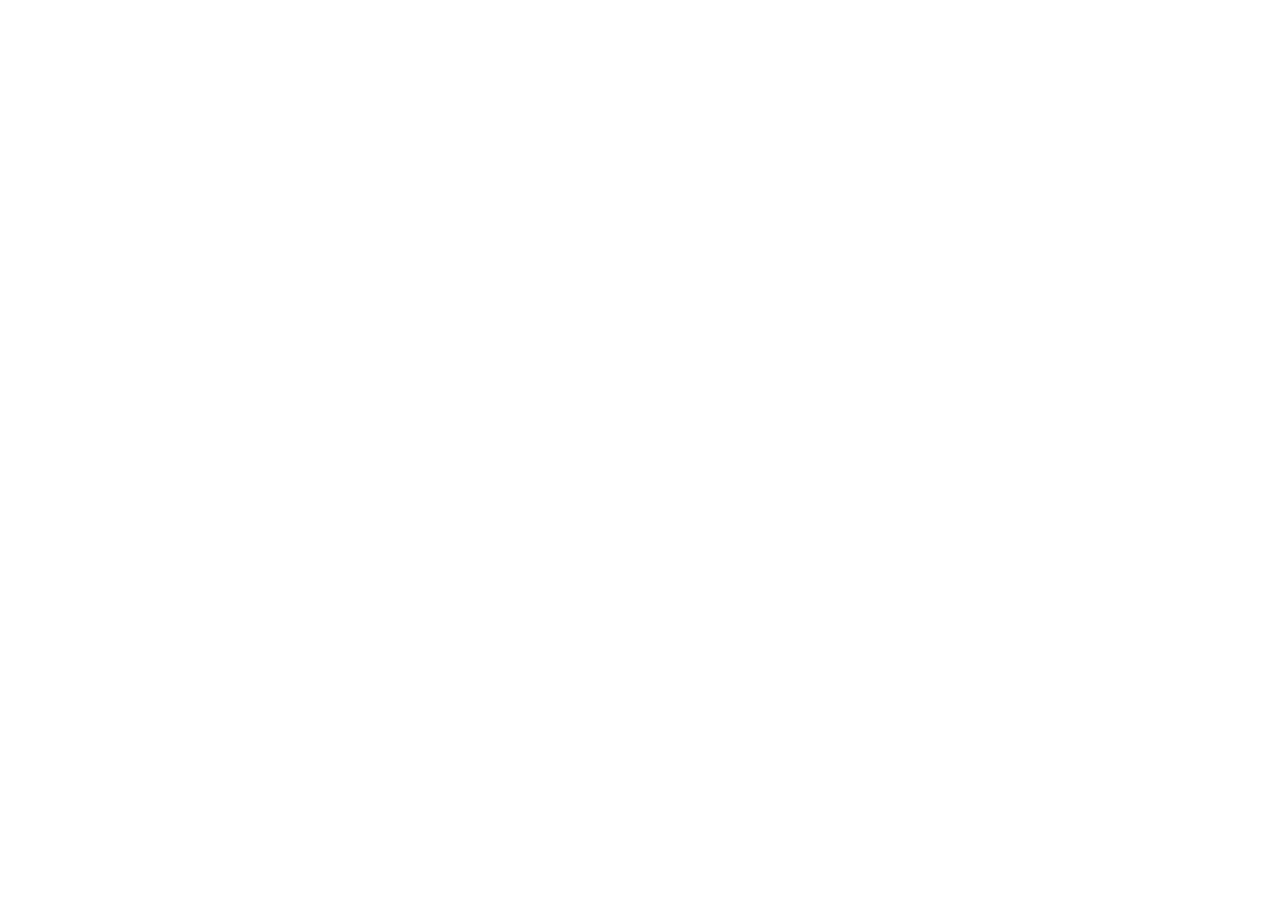
==== index.html @ f66d8aff "first commit" ====
<!DOCTYPE html>
<html lang="ru">
<head>
   <meta charset="UTF-8">
   <meta name="viewport" content="width=device-width, initial-scale=1.0">
   <title>Сайт картин Сергея Гривы</title>
</head>
<body>
   
</body>
</html>
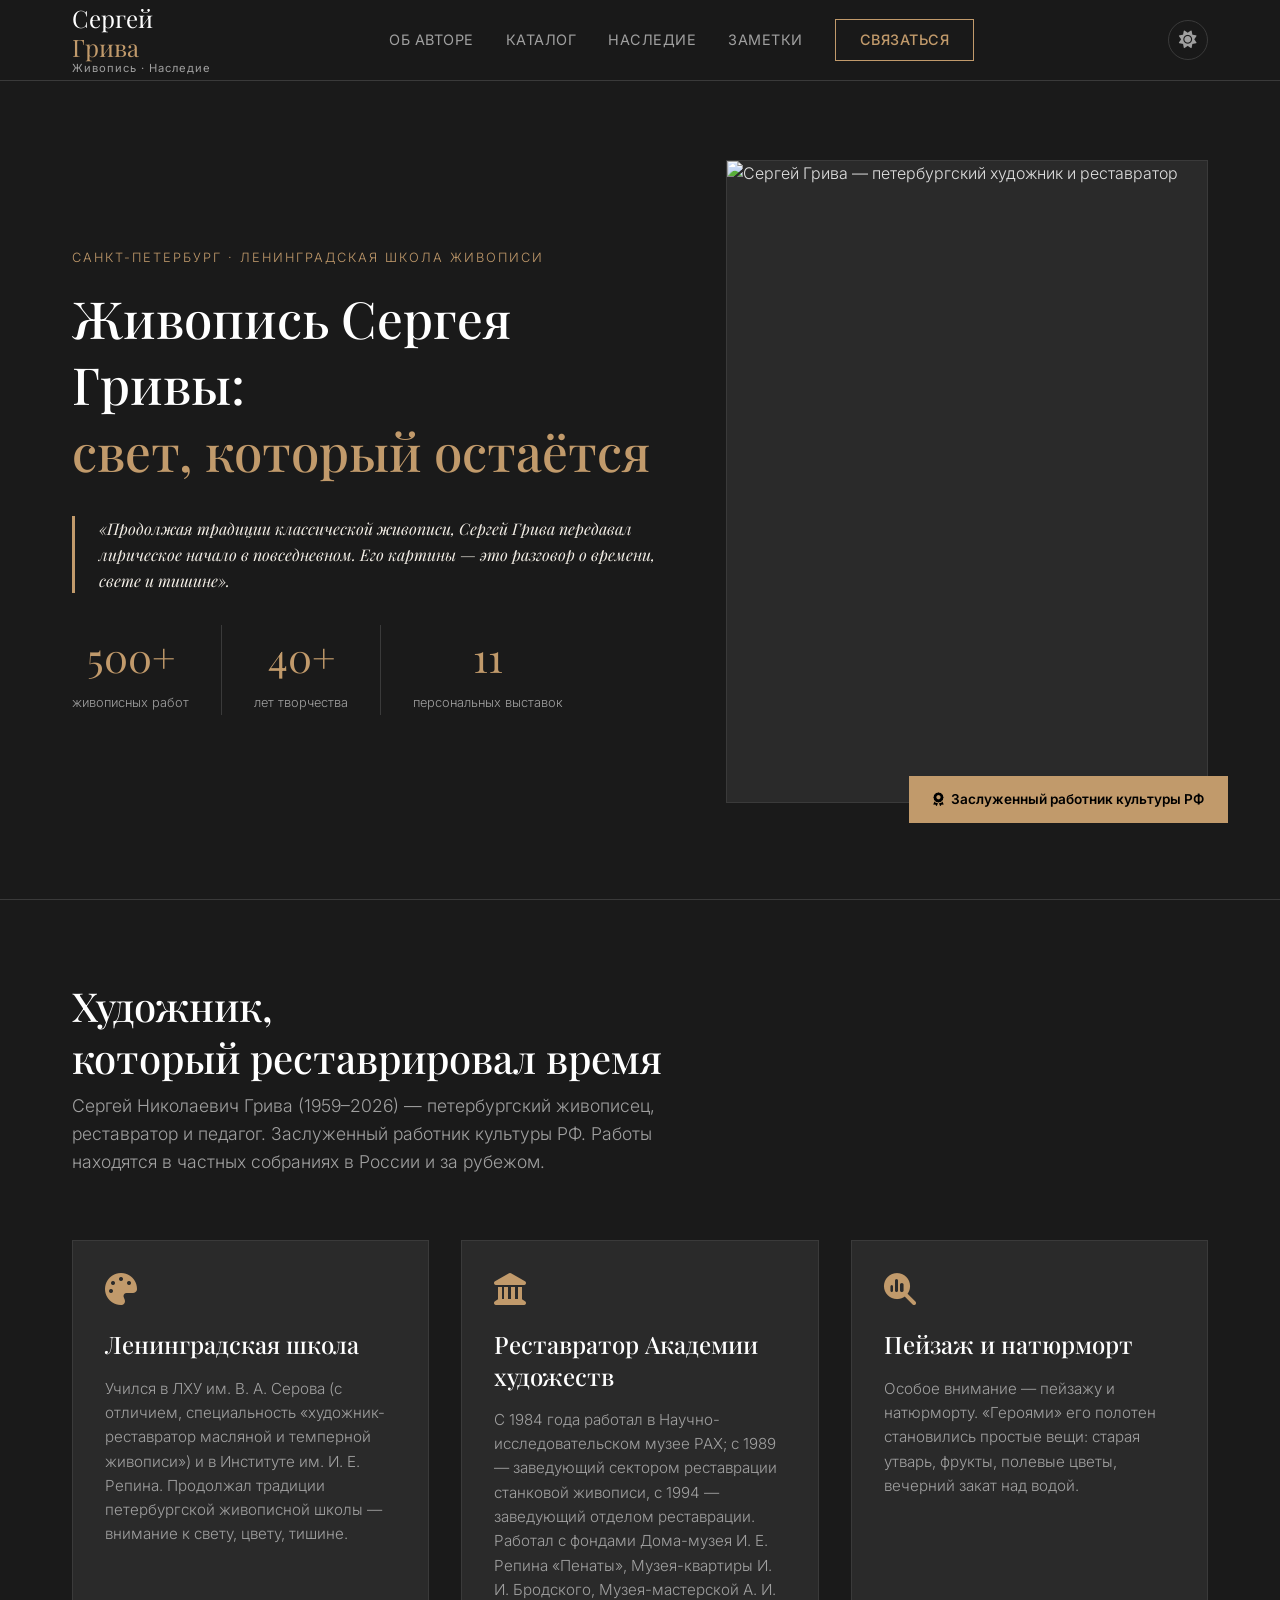
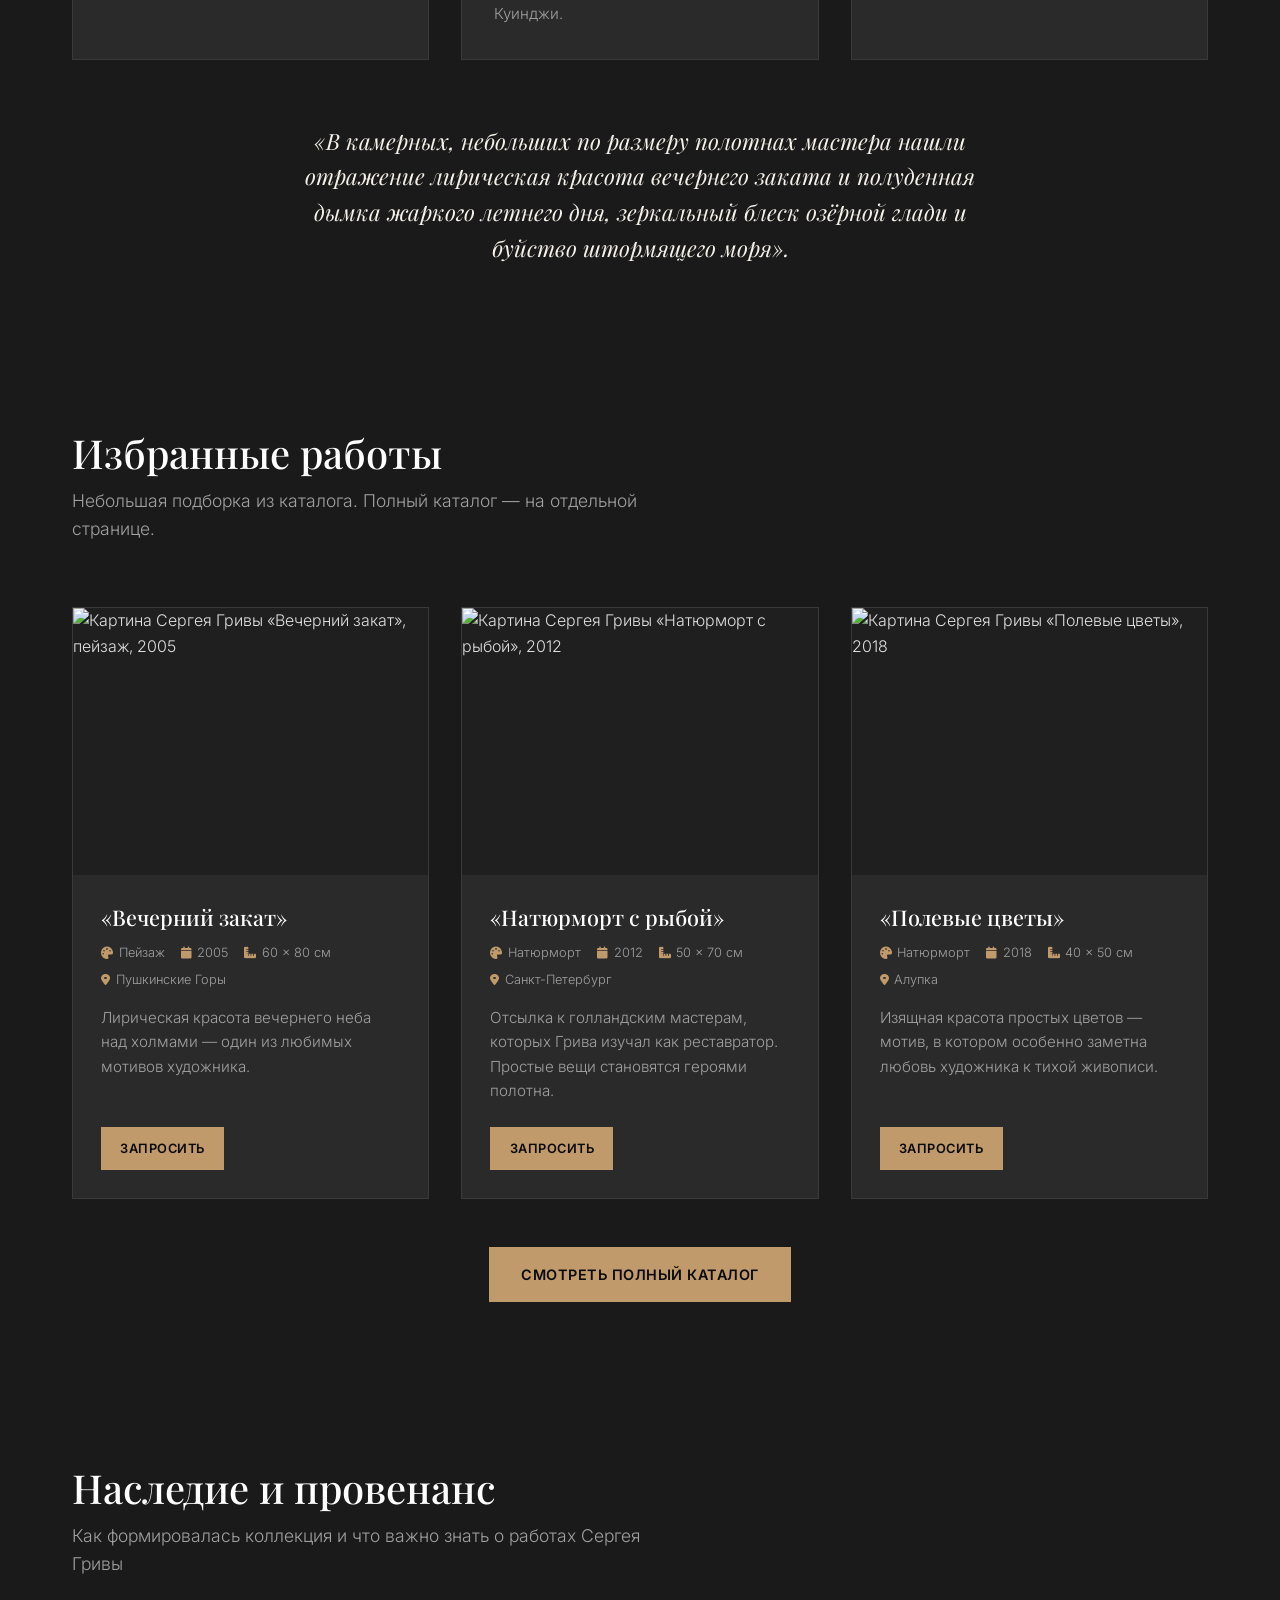
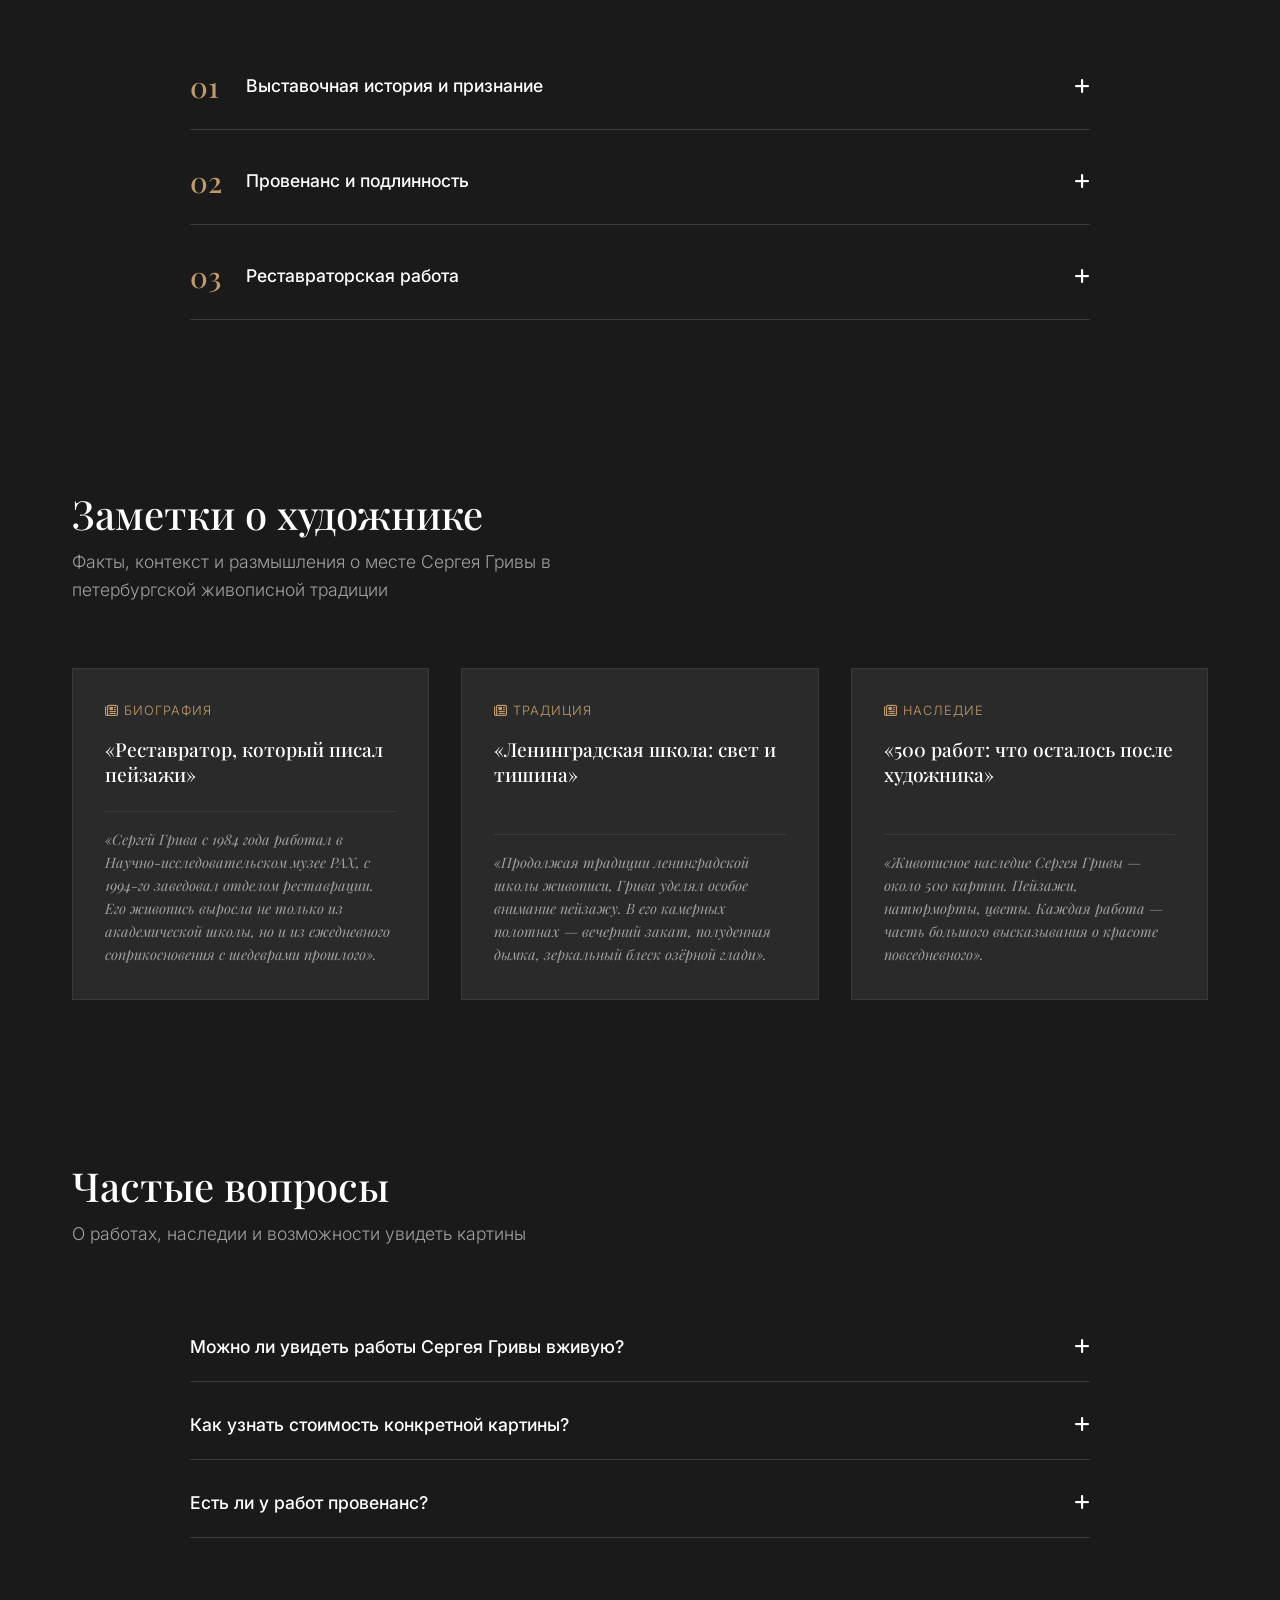
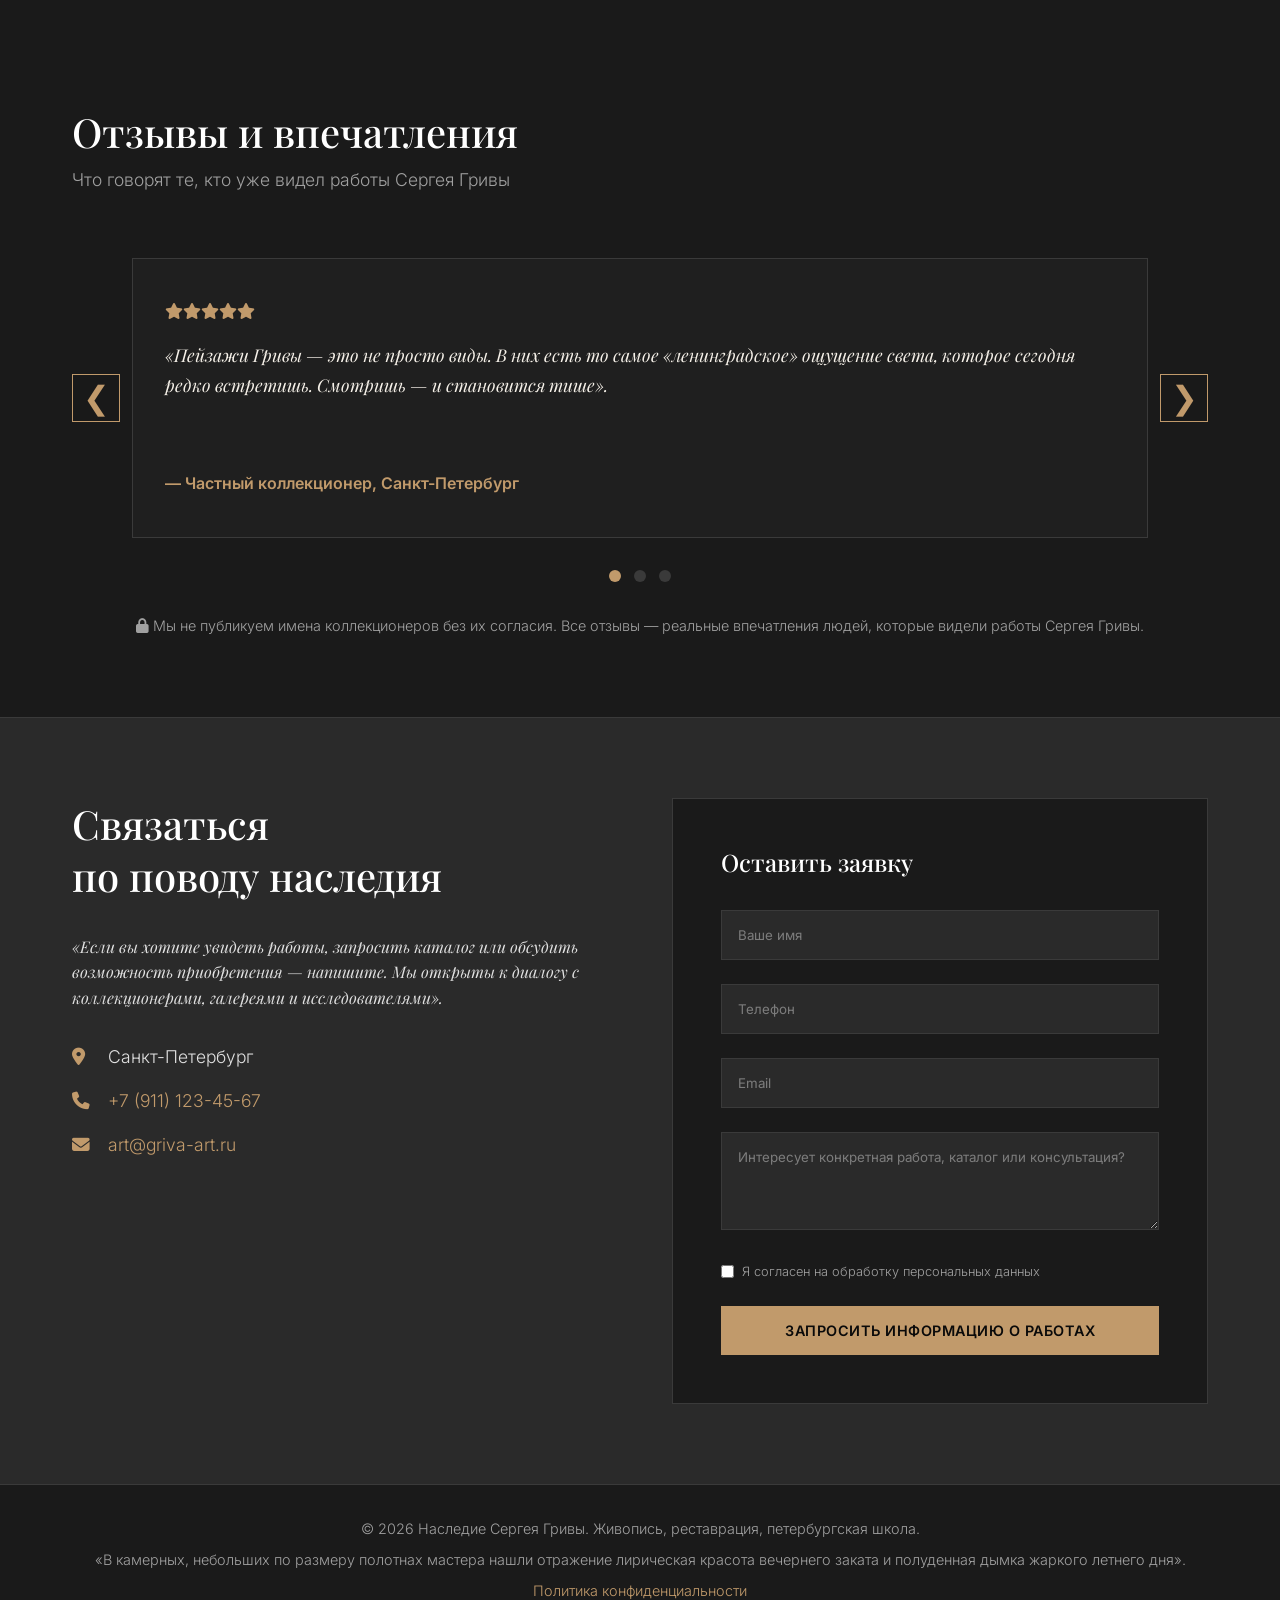
==== commit bf0d2357: "first commit" ====
--- a/index.html
+++ b/index.html
@@ -1,11 +1,504 @@
 <!DOCTYPE html>
 <html lang="ru">
 <head>
-   <meta charset="UTF-8">
-   <meta name="viewport" content="width=device-width, initial-scale=1.0">
-   <title>Сайт картин Сергея Гривы</title>
+  <meta charset="UTF-8">
+  <meta name="viewport" content="width=device-width, initial-scale=1.0">
+
+  <title>Сергей Грива — художник, реставратор, педагог | Живопись и наследие</title>
+  <meta name="description" content="Сергей Николаевич Грива (1959–2026) — петербургский художник, реставратор и педагог. Заслуженный работник культуры РФ, доцент Института им. И. Е. Репина, член Союза художников России. Пейзажи, натюрморты, цветы. Каталог из 500+ живописных работ.">
+  <meta name="keywords" content="Сергей Грива, художник Сергей Грива, Грива живопись, пейзажи, натюрморты, ленинградская школа живописи, реставратор, Академия художеств, купить картину, наследие художника">
+  <meta name="robots" content="index, follow, max-image-preview:large">
+  <link rel="canonical" href="https://griva-art.ru/">
+
+  <meta property="og:type" content="website">
+  <meta property="og:locale" content="ru_RU">
+  <meta property="og:title" content="Сергей Грива — художник, реставратор, педагог">
+  <meta property="og:description" content="Живопись Сергея Гривы (1959–2026): пейзажи, натюрморты, цветы. 500+ работ. Петербургская школа.">
+  <meta property="og:url" content="https://griva-art.ru/">
+  <meta property="og:site_name" content="Наследие Сергея Гривы">
+  <meta property="og:image" content="https://griva-art.ru/image/og-griva.jpg">
+
+  <link rel="preconnect" href="https://fonts.googleapis.com">
+  <link rel="preconnect" href="https://fonts.gstatic.com" crossorigin>
+  <link href="https://fonts.googleapis.com/css2?family=Inter:wght@300;400;500;600&family=Playfair+Display:ital,wght@0,500;0,700;1,500&display=swap" rel="stylesheet">
+  <link rel="stylesheet" href="https://cdnjs.cloudflare.com/ajax/libs/font-awesome/6.4.0/css/all.min.css">
+  <link rel="stylesheet" href="./css/style.css" />
+
+  <script type="application/ld+json">
+  {
+    "@context": "https://schema.org",
+    "@type": "Person",
+    "name": "Сергей Николаевич Грива",
+    "alternateName": "Сергей Грива",
+    "birthDate": "1959",
+    "deathDate": "2026",
+    "birthPlace": {
+      "@type": "Place",
+      "name": "село Уралово, Сумская область"
+    },
+    "jobTitle": ["Художник", "Реставратор", "Педагог"],
+    "description": "Петербургский художник, реставратор, педагог. Заслуженный работник культуры РФ, доцент кафедры реставрации Института им. И. Е. Репина, член Союза художников России.",
+    "alumniOf": [
+      { "@type": "EducationalOrganization", "name": "Ленинградское художественное училище имени В. А. Серова" },
+      { "@type": "EducationalOrganization", "name": "Институт живописи, скульптуры и архитектуры имени И. Е. Репина" }
+    ],
+    "award": [
+      "Заслуженный работник культуры Российской Федерации (2010)",
+      "Медаль «За заслуги перед Академией художеств» (2003)",
+      "Ветеран труда (2004)"
+    ],
+    "worksFor": {
+      "@type": "Organization",
+      "name": "Научно-исследовательский музей Российской академии художеств"
+    },
+    "knowsAbout": ["Живопись", "Реставрация станковой живописи", "Пейзаж", "Натюрморт", "Ленинградская школа живописи"]
+  }
+  </script>
 </head>
+
 <body>
-   
+
+  <header class="header" id="header">
+    <div class="container header__inner">
+      <a href="./index.html" class="logo" aria-label="На главную — наследие Сергея Гривы">
+        Сергей <span class="logo__accent">Грива</span>
+        <span class="logo__sub">Живопись · Наследие</span>
+      </a>
+
+      <nav class="nav" id="nav" aria-label="Основная навигация">
+        <a href="./about.html" class="nav__link">Об авторе</a>
+        <a href="./catalog.html" class="nav__link">Каталог</a>
+        <a href="#expertise" class="nav__link">Наследие</a>
+        <a href="#blog" class="nav__link">Заметки</a>
+        <a href="#contact" class="nav__link nav__link--cta">Связаться</a>
+      </nav>
+
+      <button class="theme-toggle" id="themeToggle" aria-label="Переключить тему">
+        <i class="fa-solid fa-sun"></i>
+        <i class="fa-solid fa-moon" style="display:none;"></i>
+      </button>
+
+      <button class="burger" id="burger" aria-label="Открыть меню" aria-expanded="false">
+        <span></span><span></span><span></span>
+      </button>
+    </div>
+  </header>
+
+  <main>
+
+    <!-- ГЛАВНЫЙ ЭКРАН -->
+    <section class="hero" id="hero">
+      <div class="container hero__grid">
+        <div class="hero__content">
+          <p class="hero__pre-title">Санкт-Петербург · Ленинградская школа живописи</p>
+          <h1 class="hero__title">
+            Живопись Сергея Гривы:<br>
+            <span class="text-accent">свет, который остаётся</span>
+          </h1>
+
+          <blockquote class="quote-block hero__quote" cite="#">
+            <p>«Продолжая традиции классической живописи, Сергей Грива передавал лирическое начало в повседневном. Его картины — это разговор о времени, свете и тишине».</p>
+          </blockquote>
+
+          <div class="hero__stats">
+            <div class="stat-item">
+              <span class="stat-item__num">500+</span>
+              <span class="stat-item__desc">живописных работ</span>
+            </div>
+            <div class="stat-item">
+              <span class="stat-item__num">40+</span>
+              <span class="stat-item__desc">лет творчества</span>
+            </div>
+            <div class="stat-item">
+              <span class="stat-item__num">11</span>
+              <span class="stat-item__desc">персональных выставок</span>
+            </div>
+          </div>
+        </div>
+
+        <div class="hero__visual">
+          <div class="hero__image-frame">
+            <img src="image/sergey-griva-hero.jpg" alt="Сергей Грива — петербургский художник и реставратор" class="hero__photo" width="600" height="800" loading="eager">
+          </div>
+          <div class="hero__badge">
+            <i class="fa-solid fa-award"></i> Заслуженный работник культуры РФ
+          </div>
+        </div>
+      </div>
+    </section>
+
+    <!-- ОБ АВТОРЕ — кратко -->
+    <section class="expertise" id="about">
+      <div class="container">
+        <div class="section-header">
+          <h2 class="section-title">Художник,<br>который реставрировал время</h2>
+          <p class="section-subtitle">Сергей Николаевич Грива (1959–2026) — петербургский живописец, реставратор и педагог. Заслуженный работник культуры РФ. Работы находятся в частных собраниях в России и за рубежом.</p>
+        </div>
+
+        <div class="expertise__grid">
+          <div class="expertise__card">
+            <i class="fa-solid fa-palette expertise__icon"></i>
+            <h3>Ленинградская школа</h3>
+            <p>Учился в ЛХУ им. В. А. Серова (с отличием, специальность «художник-реставратор масляной и темперной живописи») и в Институте им. И. Е. Репина. Продолжал традиции петербургской живописной школы — внимание к свету, цвету, тишине.</p>
+          </div>
+          <div class="expertise__card">
+            <i class="fa-solid fa-landmark expertise__icon"></i>
+            <h3>Реставратор Академии художеств</h3>
+            <p>С 1984 года работал в Научно-исследовательском музее РАХ; с 1989 — заведующий сектором реставрации станковой живописи, с 1994 — заведующий отделом реставрации. Работал с фондами Дома-музея И. Е. Репина «Пенаты», Музея-квартиры И. И. Бродского, Музея-мастерской А. И. Куинджи.</p>
+          </div>
+          <div class="expertise__card">
+            <i class="fa-solid fa-magnifying-glass-chart expertise__icon"></i>
+            <h3>Пейзаж и натюрморт</h3>
+            <p>Особое внимание — пейзажу и натюрморту. «Героями» его полотен становились простые вещи: старая утварь, фрукты, полевые цветы, вечерний закат над водой.</p>
+          </div>
+        </div>
+
+        <blockquote class="quote-block quote-block--center" cite="#">
+          <p>«В камерных, небольших по размеру полотнах мастера нашли отражение лирическая красота вечернего заката и полуденная дымка жаркого летнего дня, зеркальный блеск озёрной глади и буйство штормящего моря».</p>
+        </blockquote>
+      </div>
+    </section>
+
+    <!-- ИЗБРАННЫЕ РАБОТЫ -->
+    <section class="services" id="catalog">
+      <div class="container">
+        <div class="section-header">
+          <h2 class="section-title">Избранные работы</h2>
+          <p class="section-subtitle">Небольшая подборка из каталога. Полный каталог — на отдельной странице.</p>
+        </div>
+
+        <div class="works__grid">
+          <article class="work-card">
+            <div class="work-card__image">
+              <img src="image/works/sunset.jpg" alt="Картина Сергея Гривы «Вечерний закат», пейзаж, 2005" loading="lazy">
+            </div>
+            <div class="work-card__body">
+              <h3 class="work-card__title">«Вечерний закат»</h3>
+              <div class="work-card__meta">
+                <span><i class="fa-solid fa-palette"></i> Пейзаж</span>
+                <span><i class="fa-solid fa-calendar"></i> 2005</span>
+                <span><i class="fa-solid fa-ruler-combined"></i> 60 × 80 см</span>
+                <span><i class="fa-solid fa-location-dot"></i> Пушкинские Горы</span>
+              </div>
+              <p class="work-card__desc">Лирическая красота вечернего неба над холмами — один из любимых мотивов художника.</p>
+              <div class="work-card__actions">
+                <a href="#contact" class="btn btn--primary">Запросить</a>
+              </div>
+            </div>
+          </article>
+
+          <article class="work-card">
+            <div class="work-card__image">
+              <img src="image/works/still-life-fish.jpg" alt="Картина Сергея Гривы «Натюрморт с рыбой», 2012" loading="lazy">
+            </div>
+            <div class="work-card__body">
+              <h3 class="work-card__title">«Натюрморт с рыбой»</h3>
+              <div class="work-card__meta">
+                <span><i class="fa-solid fa-palette"></i> Натюрморт</span>
+                <span><i class="fa-solid fa-calendar"></i> 2012</span>
+                <span><i class="fa-solid fa-ruler-combined"></i> 50 × 70 см</span>
+                <span><i class="fa-solid fa-location-dot"></i> Санкт-Петербург</span>
+              </div>
+              <p class="work-card__desc">Отсылка к голландским мастерам, которых Грива изучал как реставратор. Простые вещи становятся героями полотна.</p>
+              <div class="work-card__actions">
+                <a href="#contact" class="btn btn--primary">Запросить</a>
+              </div>
+            </div>
+          </article>
+
+          <article class="work-card">
+            <div class="work-card__image">
+              <img src="image/works/field-flowers.jpg" alt="Картина Сергея Гривы «Полевые цветы», 2018" loading="lazy">
+            </div>
+            <div class="work-card__body">
+              <h3 class="work-card__title">«Полевые цветы»</h3>
+              <div class="work-card__meta">
+                <span><i class="fa-solid fa-palette"></i> Натюрморт</span>
+                <span><i class="fa-solid fa-calendar"></i> 2018</span>
+                <span><i class="fa-solid fa-ruler-combined"></i> 40 × 50 см</span>
+                <span><i class="fa-solid fa-location-dot"></i> Алупка</span>
+              </div>
+              <p class="work-card__desc">Изящная красота простых цветов — мотив, в котором особенно заметна любовь художника к тихой живописи.</p>
+              <div class="work-card__actions">
+                <a href="#contact" class="btn btn--primary">Запросить</a>
+              </div>
+            </div>
+          </article>
+        </div>
+
+        <div style="text-align:center;margin-top:3rem;">
+          <a href="./catalog.html" class="btn btn--primary">Смотреть полный каталог</a>
+        </div>
+      </div>
+    </section>
+
+    <!-- НАСЛЕДИЕ И ПРОВЕНАНС -->
+    <section class="cases" id="expertise">
+      <div class="container">
+        <div class="section-header">
+          <h2 class="section-title">Наследие и провенанс</h2>
+          <p class="section-subtitle">Как формировалась коллекция и что важно знать о работах Сергея Гривы</p>
+        </div>
+
+        <div class="accordion">
+          <div class="accordion__item">
+            <button class="accordion__header">
+              <span class="accordion__num">01</span>
+              <span class="accordion__title">Выставочная история и признание</span>
+              <i class="fa-solid fa-plus accordion__icon"></i>
+            </button>
+            <div class="accordion__body">
+              <div class="case-detail">
+                <p>Персональные выставки Сергея Гривы проходили в Голубом зале Научно-исследовательского музея РАХ (1991, 2019), в Музее-квартире И. И. Бродского (2002, 2003, 2007, 2009, 2013, 2015), в парадных залах НИМ РАХ (2014), в Музее Ф. М. Достоевского (2016), в Музее-усадьбе П. П. Чистякова (2018).</p>
+                <p>Художник был постоянным участником ежегодных выставок педагогов Института им. И. Е. Репина и юбилейных выставок Союза художников России. Работы находятся в частных художественных собраниях в России и за рубежом.</p>
+              </div>
+            </div>
+          </div>
+
+          <div class="accordion__item">
+            <button class="accordion__header">
+              <span class="accordion__num">02</span>
+              <span class="accordion__title">Провенанс и подлинность</span>
+              <i class="fa-solid fa-plus accordion__icon"></i>
+            </button>
+            <div class="accordion__body">
+              <div class="case-detail">
+                <p>Все работы происходят из семейной коллекции художника. Для каждой картины доступны сведения о годе создания, размере, жанре и месте написания. Мы открыты к диалогу с коллекционерами, галереями и исследователями творчества Сергея Гривы.</p>
+                <p>При необходимости предоставляются дополнительные фотографии, информация о состоянии сохранности и выставочной истории.</p>
+              </div>
+            </div>
+          </div>
+
+          <div class="accordion__item">
+            <button class="accordion__header">
+              <span class="accordion__num">03</span>
+              <span class="accordion__title">Реставраторская работа</span>
+              <i class="fa-solid fa-plus accordion__icon"></i>
+            </button>
+            <div class="accordion__body">
+              <div class="case-detail">
+                <p>С 1984 года Сергей Грива работал в Научно-исследовательском музее Российской академии художеств. В 1989 году возглавил сектор реставрации станковой живописи, в 1994-м — отдел реставрации музея. Среди объектов, с которыми он работал как реставратор, — фонды Дома-музея И. Е. Репина «Пенаты», Музея-квартиры И. И. Бродского, Музея-мастерской А. И. Куинджи.</p>
+                <p>С 2013 года — доцент кафедры реставрации Института живописи, скульптуры и архитектуры им. И. Е. Репина.</p>
+              </div>
+            </div>
+          </div>
+        </div>
+      </div>
+    </section>
+
+    <!-- ЗАМЕТКИ -->
+    <section class="blog" id="blog">
+      <div class="container">
+        <div class="section-header">
+          <h2 class="section-title">Заметки о художнике</h2>
+          <p class="section-subtitle">Факты, контекст и размышления о месте Сергея Гривы в петербургской живописной традиции</p>
+        </div>
+
+        <div class="blog__grid">
+          <article class="blog-card">
+            <div class="blog-card__meta"><i class="fa-regular fa-newspaper"></i> Биография</div>
+            <h3>«Реставратор, который писал пейзажи»</h3>
+            <blockquote class="blog-card__quote">
+              <p>«Сергей Грива с 1984 года работал в Научно-исследовательском музее РАХ, с 1994-го заведовал отделом реставрации. Его живопись выросла не только из академической школы, но и из ежедневного соприкосновения с шедеврами прошлого».</p>
+            </blockquote>
+          </article>
+
+          <article class="blog-card">
+            <div class="blog-card__meta"><i class="fa-regular fa-newspaper"></i> Традиция</div>
+            <h3>«Ленинградская школа: свет и тишина»</h3>
+            <blockquote class="blog-card__quote">
+              <p>«Продолжая традиции ленинградской школы живописи, Грива уделял особое внимание пейзажу. В его камерных полотнах — вечерний закат, полуденная дымка, зеркальный блеск озёрной глади».</p>
+            </blockquote>
+          </article>
+
+          <article class="blog-card">
+            <div class="blog-card__meta"><i class="fa-regular fa-newspaper"></i> Наследие</div>
+            <h3>«500 работ: что осталось после художника»</h3>
+            <blockquote class="blog-card__quote">
+              <p>«Живописное наследие Сергея Гривы — около 500 картин. Пейзажи, натюрморты, цветы. Каждая работа — часть большого высказывания о красоте повседневного».</p>
+            </blockquote>
+          </article>
+        </div>
+      </div>
+    </section>
+
+    <!-- FAQ -->
+    <section class="faq" id="faq">
+      <div class="container">
+        <div class="section-header">
+          <h2 class="section-title">Частые вопросы</h2>
+          <p class="section-subtitle">О работах, наследии и возможности увидеть картины</p>
+        </div>
+
+        <div class="accordion">
+          <div class="accordion__item">
+            <button class="accordion__header">
+              <span class="accordion__title">Можно ли увидеть работы Сергея Гривы вживую?</span>
+              <i class="fa-solid fa-plus accordion__icon"></i>
+            </button>
+            <div class="accordion__body">
+              <p>Да. Часть работ находится в семейной коллекции, и мы периодически организуем показы. Кроме того, картины Гривы выставлялись в Музее-квартире И. И. Бродского, Музее Ф. М. Достоевского, Музее-усадьбе П. П. Чистякова и в парадных залах НИМ РАХ. Чтобы узнать о ближайших показах, оставьте заявку.</p>
+            </div>
+          </div>
+
+          <div class="accordion__item">
+            <button class="accordion__header">
+              <span class="accordion__title">Как узнать стоимость конкретной картины?</span>
+              <i class="fa-solid fa-plus accordion__icon"></i>
+            </button>
+            <div class="accordion__body">
+              <p>Стоимость зависит от периода, размера, жанра и состояния сохранности работы. Мы предоставляем информацию по запросу: опишите интересующую вас картину или запросите каталог доступных работ.</p>
+            </div>
+          </div>
+
+          <div class="accordion__item">
+            <button class="accordion__header">
+              <span class="accordion__title">Есть ли у работ провенанс?</span>
+              <i class="fa-solid fa-plus accordion__icon"></i>
+            </button>
+            <div class="accordion__body">
+              <p>Все работы происходят из семейной коллекции художника. Для каждой картины мы указываем год создания, размер, жанр и место написания. При необходимости предоставляются дополнительные материалы.</p>
+            </div>
+          </div>
+        </div>
+      </div>
+    </section>
+
+    <script type="application/ld+json">
+    {
+      "@context": "https://schema.org",
+      "@type": "FAQPage",
+      "mainEntity": [
+        {
+          "@type": "Question",
+          "name": "Можно ли увидеть работы Сергея Гривы вживую?",
+          "acceptedAnswer": {
+            "@type": "Answer",
+            "text": "Да. Часть работ находится в семейной коллекции, и мы периодически организуем показы. Кроме того, картины Гривы выставлялись в Музее-квартире И. И. Бродского, Музее Ф. М. Достоевского, Музее-усадьбе П. П. Чистякова и в парадных залах НИМ РАХ."
+          }
+        },
+        {
+          "@type": "Question",
+          "name": "Как узнать стоимость конкретной картины?",
+          "acceptedAnswer": {
+            "@type": "Answer",
+            "text": "Стоимость зависит от периода, размера, жанра и состояния сохранности. Информация — по запросу через форму на сайте."
+          }
+        },
+        {
+          "@type": "Question",
+          "name": "Есть ли у работ провенанс?",
+          "acceptedAnswer": {
+            "@type": "Answer",
+            "text": "Все работы происходят из семейной коллекции художника. Для каждой картины указаны год создания, размер, жанр и место написания."
+          }
+        }
+      ]
+    }
+    </script>
+
+    <!-- ОТЗЫВЫ -->
+    <section class="testimonials" id="testimonials">
+      <div class="container">
+        <div class="section-header">
+          <h2 class="section-title">Отзывы и впечатления</h2>
+          <p class="section-subtitle">Что говорят те, кто уже видел работы Сергея Гривы</p>
+        </div>
+
+        <div class="testimonials__slider">
+          <div class="testimonials__viewport" id="testimonialViewport">
+            <div class="testimonials__track" id="testimonialTrack">
+              <div class="testimonial-card">
+                <div class="testimonial-card__stars">
+                  <i class="fa-solid fa-star"></i><i class="fa-solid fa-star"></i><i class="fa-solid fa-star"></i><i class="fa-solid fa-star"></i><i class="fa-solid fa-star"></i>
+                </div>
+                <p class="testimonial-card__text">«Пейзажи Гривы — это не просто виды. В них есть то самое «ленинградское» ощущение света, которое сегодня редко встретишь. Смотришь — и становится тише».</p>
+                <p class="testimonial-card__author">— Частный коллекционер, Санкт-Петербург</p>
+              </div>
+              <div class="testimonial-card">
+                <div class="testimonial-card__stars">
+                  <i class="fa-solid fa-star"></i><i class="fa-solid fa-star"></i><i class="fa-solid fa-star"></i><i class="fa-solid fa-star"></i><i class="fa-solid fa-star"></i>
+                </div>
+                <p class="testimonial-card__text">«Натюрморты Сергея Николаевича — отдельная вселенная. Простые вещи: рыба, старые часы, цветы. Но написаны так, что начинаешь видеть в них историю».</p>
+                <p class="testimonial-card__author">— Искусствовед, Москва</p>
+              </div>
+              <div class="testimonial-card">
+                <div class="testimonial-card__stars">
+                  <i class="fa-solid fa-star"></i><i class="fa-solid fa-star"></i><i class="fa-solid fa-star"></i><i class="fa-solid fa-star"></i><i class="fa-solid fa-star"></i>
+                </div>
+                <p class="testimonial-card__text">«Я знал Сергея как реставратора. Но его собственная живопись — это отдельное, очень личное высказывание. Рад, что наследие сохраняется и остаётся доступным».</p>
+                <p class="testimonial-card__author">— Коллега, Академия художеств</p>
+              </div>
+            </div>
+          </div>
+          <button class="testimonials__arrow testimonials__arrow--prev" id="prevBtn" aria-label="Предыдущий отзыв">❮</button>
+          <button class="testimonials__arrow testimonials__arrow--next" id="nextBtn" aria-label="Следующий отзыв">❯</button>
+        </div>
+        <div class="testimonials__dots" id="testimonialDots"></div>
+
+        <p class="testimonials__note">
+          <i class="fa-solid fa-lock"></i> Мы не публикуем имена коллекционеров без их согласия. Все отзывы — реальные впечатления людей, которые видели работы Сергея Гривы.
+        </p>
+      </div>
+    </section>
+
+    <!-- КОНТАКТЫ -->
+    <section class="contact" id="contact">
+      <div class="container contact__grid">
+        <div class="contact__info">
+          <h2 class="section-title">Связаться<br>по поводу наследия</h2>
+
+          <blockquote class="quote-block quote-block--light" cite="#">
+            <p>«Если вы хотите увидеть работы, запросить каталог или обсудить возможность приобретения — напишите. Мы открыты к диалогу с коллекционерами, галереями и исследователями».</p>
+          </blockquote>
+
+          <div class="contact__details">
+            <p><i class="fa-solid fa-location-dot"></i> Санкт-Петербург</p>
+            <p><i class="fa-solid fa-phone"></i> <a href="tel:+79111234567">+7 (911) 123-45-67</a></p>
+            <p><i class="fa-solid fa-envelope"></i> <a href="mailto:art@griva-art.ru">art@griva-art.ru</a></p>
+          </div>
+        </div>
+
+        <form class="contact__form" id="contactForm" action="submit.php" method="POST">
+          <h3>Оставить заявку</h3>
+          <div class="form-group"><input type="text" name="name" placeholder="Ваше имя" required></div>
+          <div class="form-group"><input type="tel" name="phone" placeholder="Телефон" required></div>
+          <div class="form-group"><input type="email" name="email" placeholder="Email"></div>
+          <div class="form-group"><textarea name="message" rows="4" placeholder="Интересует конкретная работа, каталог или консультация?"></textarea></div>
+          <div class="form-group">
+            <label class="consent-label">
+              <input type="checkbox" name="consent" required> Я согласен на обработку персональных данных
+            </label>
+          </div>
+          <button type="submit" class="btn btn--primary btn--full">Запросить информацию о работах</button>
+        </form>
+      </div>
+    </section>
+
+  </main>
+
+  <footer class="footer">
+    <div class="container footer__inner">
+      <p>© 2026 Наследие Сергея Гривы. Живопись, реставрация, петербургская школа.</p>
+      <p>«В камерных, небольших по размеру полотнах мастера нашли отражение лирическая красота вечернего заката и полуденная дымка жаркого летнего дня».</p>
+      <div class="footer__links"><a href="#">Политика конфиденциальности</a></div>
+    </div>
+  </footer>
+
+  <script src="./js/script.js"></script>
+  <script src="./js/theme.js"></script>
+  <script src="./js/slider.js"></script>
+  <script>
+    (function() {
+      const burger = document.getElementById('burger');
+      const nav = document.getElementById('nav');
+      if (burger && nav) {
+        burger.addEventListener('click', function() {
+          nav.classList.toggle('nav--open');
+          burger.setAttribute('aria-expanded', nav.classList.contains('nav--open'));
+        });
+      }
+    })();
+  </script>
 </body>
 </html>
--- a/css/style.css
+++ b/css/style.css
@@ -0,0 +1,1047 @@
+/* === ПЕРЕМЕННЫЕ (тёмная тема по умолчанию) === */
+:root {
+   --color-bg: #1a1a1a;
+   --color-bg-alt: #1f1f1f;
+   --color-surface: #2a2a2a;
+   --color-accent: #c19a6b;
+   --color-accent-hover: #d4af37;
+   --color-soft: #f5f0e8;          /* цитаты, мягкий контраст */
+   --color-text: #e0e0e0;
+   --color-text-muted: #a0a0a0;
+   --color-heading: #ffffff;
+   --color-border: #3a3a3a;
+   --font-heading: 'Playfair Display', serif;
+   --font-body: 'Inter', sans-serif;
+   --transition: 0.3s ease-in-out;
+}
+
+/* === СВЕТЛАЯ ТЕМА === */
+body.light-theme {
+   --color-bg: #f5f0e8;
+   --color-bg-alt: #ffffff;
+   --color-surface: #f0ebe0;
+   --color-accent: #b8862d;
+   --color-accent-hover: #a07020;
+   --color-soft: #2a2a2a;          /* тёмный текст цитат */
+   --color-text: #1a1a1a;
+   --color-text-muted: #5a5a5a;
+   --color-heading: #1a1a1a;
+   --color-border: #d0c8b8;
+}
+
+/* === СБРОС И БАЗА === */
+* {
+   margin: 0;
+   padding: 0;
+   box-sizing: border-box;
+}
+
+html, body {
+   overflow-x: hidden;
+   width: 100%;
+}
+
+body {
+   background-color: var(--color-bg);
+   color: var(--color-text);
+   font-family: var(--font-body);
+   line-height: 1.6;
+   font-weight: 300;
+   -webkit-font-smoothing: antialiased;
+   transition: background-color 0.3s, color 0.3s;
+}
+
+.container {
+   max-width: 1200px;
+   margin: 0 auto;
+   padding: 0 2rem;
+}
+
+/* === ТИПОГРАФИКА === */
+h1, h2, h3, h4 {
+   font-family: var(--font-heading);
+   font-weight: 500;
+   line-height: 1.3;
+   color: var(--color-heading);
+}
+
+h1 { font-size: 3.2rem; }
+h2 { font-size: 2.5rem; }
+h3 { font-size: 1.5rem; }
+
+.text-accent { color: var(--color-accent); }
+
+blockquote {
+   font-style: italic;
+   font-family: var(--font-heading);
+   color: var(--color-soft);
+}
+
+a {
+   color: var(--color-accent);
+   text-decoration: none;
+   transition: var(--transition);
+}
+a:hover { color: var(--color-accent-hover); }
+
+::placeholder {
+   color: var(--color-text-muted);
+   opacity: 0.7;
+}
+
+/* === КНОПКИ === */
+.btn {
+   display: inline-block;
+   padding: 1rem 2rem;
+   font-family: var(--font-body);
+   font-weight: 600;
+   font-size: 0.9rem;
+   letter-spacing: 0.5px;
+   border: none;
+   cursor: pointer;
+   transition: var(--transition);
+   text-transform: uppercase;
+}
+.btn--primary {
+   background-color: var(--color-accent);
+   color: #0a0a0a;
+}
+.btn--primary:hover {
+   background-color: var(--color-accent-hover);
+   color: #000;
+}
+.btn--full { width: 100%; text-align: center; }
+
+/* === ШАПКА === */
+.header {
+   position: fixed;
+   top: 0;
+   left: 0;
+   width: 100%;
+   z-index: 1000;
+   background-color: rgba(26, 26, 26, 0.85);
+   backdrop-filter: blur(10px);
+   -webkit-backdrop-filter: blur(10px);
+   border-bottom: 1px solid var(--color-border);
+   transition: var(--transition);
+}
+body.light-theme .header {
+   background-color: rgba(245, 240, 232, 0.9);
+}
+.header__inner {
+   display: flex;
+   justify-content: space-between;
+   align-items: center;
+   height: 80px;
+}
+.logo {
+   display: flex;
+   flex-direction: column;
+   font-family: var(--font-heading);
+   font-size: 1.5rem;
+   color: var(--color-heading);
+   line-height: 1.2;
+}
+.logo__accent { color: var(--color-accent); }
+.logo__sub {
+   font-family: var(--font-body);
+   font-size: 0.7rem;
+   font-weight: 400;
+   color: var(--color-text-muted);
+   letter-spacing: 1px;
+}
+
+/* Навигация */
+.nav {
+   display: flex;
+   gap: 2rem;
+   align-items: center;
+}
+.nav__link {
+   color: var(--color-text-muted);
+   font-weight: 400;
+   font-size: 0.9rem;
+   letter-spacing: 0.5px;
+   text-transform: uppercase;
+   transition: var(--transition);
+}
+.nav__link:hover { color: var(--color-accent); }
+.nav__link--cta {
+   color: var(--color-accent);
+   border: 1px solid var(--color-accent);
+   padding: 0.5rem 1.5rem;
+   font-weight: 500;
+}
+.nav__link--cta:hover {
+   background: var(--color-accent);
+   color: #000;
+}
+
+/* Бургер */
+.burger {
+   display: none;
+   background: none;
+   border: none;
+   cursor: pointer;
+}
+.burger span {
+   display: block;
+   width: 25px;
+   height: 2px;
+   background: var(--color-heading);
+   margin: 5px 0;
+   transition: var(--transition);
+}
+
+/* Переключатель темы */
+.theme-toggle {
+   background: none;
+   border: 1px solid var(--color-border);
+   color: var(--color-text-muted);
+   width: 40px;
+   height: 40px;
+   border-radius: 50%;
+   display: flex;
+   align-items: center;
+   justify-content: center;
+   cursor: pointer;
+   transition: all 0.3s;
+   margin-left: 1rem;
+   font-size: 1.1rem;
+}
+.theme-toggle:hover {
+   background: var(--color-accent);
+   color: #000;
+   border-color: var(--color-accent);
+}
+
+/* === ГЕРОЙ === */
+.hero {
+   min-height: 100vh;
+   display: flex;
+   align-items: center;
+   padding: 8rem 0 4rem;
+   border-bottom: 1px solid var(--color-border);
+}
+.hero__grid {
+   display: grid;
+   grid-template-columns: 1.1fr 0.9fr;
+   gap: 4rem;
+   align-items: center;
+}
+.hero__pre-title {
+   text-transform: uppercase;
+   letter-spacing: 2px;
+   color: var(--color-accent);
+   font-size: 0.8rem;
+   margin-bottom: 1rem;
+}
+.hero__title {
+   margin-bottom: 1.5rem;
+}
+.hero__quote {
+   margin: 2rem 0;
+   border-left: 3px solid var(--color-accent);
+   padding-left: 1.5rem;
+}
+.hero__stats {
+   display: flex;
+   gap: 2rem;
+   margin-top: 2rem;
+}
+.stat-item {
+   text-align: center;
+   padding-right: 2rem;
+   border-right: 1px solid var(--color-border);
+}
+.stat-item:last-child { border-right: none; }
+.stat-item__num {
+   font-family: var(--font-heading);
+   font-size: 2.5rem;
+   color: var(--color-accent);
+   display: block;
+}
+.stat-item__desc { font-size: 0.8rem; color: var(--color-text-muted); }
+
+.hero__visual { position: relative; }
+.hero__image-frame {
+   background: var(--color-surface);
+   aspect-ratio: 3/4;
+   display: flex;
+   align-items: center;
+   justify-content: center;
+   border: 1px solid var(--color-border);
+}
+.hero__photo {
+   width: 100%;
+   height: 100%;
+   object-fit: cover;
+   display: block;
+}
+.hero__img-placeholder {
+   text-align: center;
+   color: var(--color-text-muted);
+}
+.hero__img-placeholder i {
+   font-size: 4rem;
+   display: block;
+   margin-bottom: 1rem;
+   color: var(--color-accent);
+}
+.hero__badge {
+   position: absolute;
+   bottom: -20px;
+   right: -20px;
+   background: var(--color-accent);
+   color: #000;
+   padding: 0.8rem 1.5rem;
+   font-weight: 600;
+   font-size: 0.85rem;
+   display: flex;
+   align-items: center;
+   gap: 0.5rem;
+}
+
+/* === СЕКЦИИ === */
+section { padding: 5rem 15px; }
+.section-header { margin-bottom: 4rem; }
+.section-title {
+   margin-bottom: 0.5rem;
+   position: relative;
+}
+.section-subtitle {
+   color: var(--color-text-muted);
+   font-size: 1.1rem;
+   max-width: 600px;
+}
+
+/* === ЭКСПЕРТИЗА === */
+.expertise__grid {
+   display: grid;
+   grid-template-columns: repeat(3, 1fr);
+   gap: 2rem;
+   margin-bottom: 4rem;
+}
+.expertise__card {
+   background: var(--color-surface);
+   padding: 2rem;
+   border: 1px solid var(--color-border);
+   transition: var(--transition);
+}
+.expertise__card:hover { border-color: var(--color-accent); }
+.expertise__icon {
+   font-size: 2rem;
+   color: var(--color-accent);
+   margin-bottom: 1.5rem;
+}
+.expertise__card h3 { margin-bottom: 1rem; }
+.expertise__card p { color: var(--color-text-muted); font-size: 0.95rem; }
+
+.quote-block--center {
+   text-align: center;
+   max-width: 700px;
+   margin: 0 auto;
+   font-size: 1.4rem;
+}
+
+/* === УСЛУГИ === */
+.services__grid {
+   display: grid;
+   grid-template-columns: repeat(3, 1fr);
+   gap: 2rem;
+   margin-bottom: 3rem;
+}
+.service-item {
+   background: var(--color-bg-alt);
+   padding: 2rem;
+   border-bottom: 2px solid transparent;
+   transition: var(--transition);
+}
+.service-item:hover { border-bottom-color: var(--color-accent); }
+.service-item__icon {
+   font-size: 2.5rem;
+   color: var(--color-accent);
+   margin-bottom: 1.5rem;
+}
+.service-item h3 { margin-bottom: 1rem; }
+.service-item p { color: var(--color-text-muted); font-size: 0.95rem; }
+
+.quote-block--accent {
+   background: rgba(193, 154, 107, 0.1);
+   border: 1px solid var(--color-accent);
+   padding: 2rem;
+   margin-top: 3rem;
+}
+body.light-theme .quote-block--accent {
+   background: rgba(184, 134, 45, 0.08);
+}
+
+/* === АККОРДЕОН (кейсы и FAQ) === */
+.accordion { max-width: 900px; margin: 0 auto; }
+.accordion__item {
+   border-bottom: 1px solid var(--color-border);
+   margin-bottom: 0.5rem;
+}
+.accordion__header {
+   width: 100%;
+   background: none;
+   border: none;
+   color: var(--color-heading);
+   font-family: var(--font-body);
+   font-size: 1.1rem;
+   font-weight: 500;
+   text-align: left;
+   padding: 1.5rem 0;
+   display: flex;
+   align-items: center;
+   gap: 1rem;
+   cursor: pointer;
+   transition: var(--transition);
+}
+.accordion__header:hover { color: var(--color-accent); }
+.accordion__num {
+   font-family: var(--font-heading);
+   font-size: 1.8rem;
+   color: var(--color-accent);
+   width: 40px;
+}
+.accordion__icon { margin-left: auto; transition: transform 0.3s; }
+.accordion__body {
+   max-height: 0;
+   overflow: hidden;
+   transition: max-height 0.4s ease-in-out, padding 0.3s;
+   color: var(--color-text-muted);
+}
+.accordion__item.active .accordion__body {
+   max-height: 600px;
+   padding-bottom: 2rem;
+}
+.accordion__item.active .accordion__icon { transform: rotate(45deg); }
+
+.case-detail__section { margin-bottom: 1.5rem; }
+.case-detail__section h4 {
+   color: var(--color-accent);
+   margin-bottom: 0.5rem;
+   font-family: var(--font-body);
+   font-size: 1rem;
+   font-weight: 600;
+}
+.quote-block--small {
+   margin-top: 1.5rem;
+   font-size: 1rem;
+   border-left: 2px solid var(--color-accent);
+   padding-left: 1rem;
+}
+
+/* === БЛОГ === */
+.blog__grid {
+   display: grid;
+   grid-template-columns: repeat(3, 1fr);
+   gap: 2rem;
+}
+.blog-card {
+   background: var(--color-surface);
+   padding: 2rem;
+   border: 1px solid var(--color-border);
+   display: flex;
+   flex-direction: column;
+}
+.blog-card__meta {
+   color: var(--color-accent);
+   font-size: 0.8rem;
+   margin-bottom: 1rem;
+   text-transform: uppercase;
+   letter-spacing: 1px;
+}
+.blog-card h3 {
+   font-size: 1.2rem;
+   margin-bottom: 1.5rem;
+   flex-grow: 1;
+}
+.blog-card__quote {
+   font-size: 0.9rem;
+   color: var(--color-text-muted);
+   border-top: 1px solid var(--color-border);
+   padding-top: 1rem;
+}
+
+/* === ОТЗЫВЫ (слайдер) === */
+.testimonials__slider {
+   position: relative;
+   margin-bottom: 2rem;
+}
+.testimonials__viewport {
+   overflow: hidden;
+   margin: 0 60px;
+}
+.testimonials__track {
+   display: flex;
+   transition: transform 0.5s ease-in-out;
+}
+.testimonial-card {
+   flex: 0 0 100%;
+   box-sizing: border-box;
+   padding: 2.5rem 2rem;
+   background: var(--color-bg-alt);
+   border: 1px solid var(--color-border);
+   min-height: 280px;
+   display: flex;
+   flex-direction: column;
+   justify-content: center;
+}
+.testimonial-card__stars {
+   color: var(--color-accent);
+   margin-bottom: 1rem;
+}
+.testimonial-card__text {
+   font-family: var(--font-heading);
+   font-style: italic;
+   font-size: 1.1rem;
+   color: var(--color-soft);
+   margin-bottom: 1.5rem;
+   line-height: 1.7;
+}
+.testimonial-card__author {
+   color: var(--color-accent);
+   font-weight: 600;
+   margin-top: auto;
+}
+
+/* Стрелки слайдера */
+.testimonials__arrow {
+   position: absolute;
+   top: 50%;
+   transform: translateY(-50%);
+   background: rgba(26, 26, 26, 0.85);
+   border: 1px solid var(--color-accent);
+   color: var(--color-accent);
+   font-size: 2rem;
+   width: 48px;
+   height: 48px;
+   display: flex;
+   align-items: center;
+   justify-content: center;
+   cursor: pointer;
+   transition: all 0.3s;
+   z-index: 20;
+   backdrop-filter: blur(6px);
+   -webkit-backdrop-filter: blur(6px);
+}
+body.light-theme .testimonials__arrow {
+   background: rgba(245, 240, 232, 0.85);
+}
+.testimonials__arrow:hover {
+   background: var(--color-accent);
+   color: #000;
+}
+.testimonials__arrow--prev { left: 0; }
+.testimonials__arrow--next { right: 0; }
+
+/* Точки */
+.testimonials__dots {
+   display: flex;
+   justify-content: center;
+   gap: 0.8rem;
+   margin: 1.5rem 0 2rem;
+}
+.testimonials__dot {
+   width: 12px;
+   height: 12px;
+   border-radius: 50%;
+   background: var(--color-border);
+   cursor: pointer;
+   transition: background 0.3s;
+}
+.testimonials__dot.active {
+   background: var(--color-accent);
+}
+
+.testimonials__note {
+   text-align: center;
+   color: var(--color-text-muted);
+   font-size: 0.9rem;
+   margin-top: 2rem;
+}
+
+/* === FAQ (отдельно нет, используется аккордеон) === */
+
+/* === КОНТАКТЫ === */
+.contact {
+   background: var(--color-surface);
+   border-top: 1px solid var(--color-border);
+}
+.contact__grid {
+   display: grid;
+   grid-template-columns: 1fr 1fr;
+   gap: 4rem;
+   align-items: start;
+}
+.quote-block--light {
+   margin: 2rem 0;
+   color: var(--color-text);
+}
+.contact__details p {
+   margin-bottom: 1rem;
+   display: flex;
+   align-items: center;
+   gap: 1rem;
+   font-size: 1.1rem;
+   color: var(--color-text);
+}
+.contact__details i {
+   color: var(--color-accent);
+   width: 20px;
+}
+
+.contact__form {
+   background: var(--color-bg);
+   padding: 3rem;
+   border: 1px solid var(--color-border);
+}
+.contact__form h3 { margin-bottom: 2rem; }
+.form-group { margin-bottom: 1.5rem; }
+input, textarea {
+   width: 100%;
+   padding: 1rem;
+   background: var(--color-surface);
+   border: 1px solid var(--color-border);
+   color: var(--color-text);
+   font-family: var(--font-body);
+   transition: var(--transition);
+}
+input:focus, textarea:focus {
+   outline: none;
+   border-color: var(--color-accent);
+}
+.consent-label {
+   font-size: 0.8rem;
+   color: var(--color-text-muted);
+   display: flex;
+   align-items: center;
+   gap: 0.5rem;
+}
+.consent-label input { width: auto; }
+
+/* === ФУТЕР === */
+.footer {
+   padding: 2rem 0;
+   border-top: 1px solid var(--color-border);
+   text-align: center;
+   color: var(--color-text-muted);
+   font-size: 0.9rem;
+}
+.footer__inner p { margin-bottom: 0.5rem; }
+
+/* === АДАПТИВНОСТЬ === */
+@media (max-width: 992px) {
+   .hero__grid {
+       grid-template-columns: 1fr;
+   }
+   .hero__visual {
+       order: -1;
+       margin-bottom: 2rem;
+   }
+   .expertise__grid,
+   .services__grid,
+   .blog__grid {
+       grid-template-columns: 1fr;
+   }
+   .testimonials__grid {
+       grid-template-columns: 1fr;
+   }
+   .contact__grid {
+       grid-template-columns: 1fr;
+   }
+   h1 { font-size: 2.5rem; }
+   h2 { font-size: 2rem; }
+}
+
+@media (max-width: 768px) {
+   .container { padding: 0 1.5rem; }
+
+   .nav {
+       display: none;
+       flex-direction: column;
+       position: absolute;
+       top: 100%;
+       left: 0;
+       width: 100%;
+       background-color: var(--color-bg);
+       padding: 2rem;
+       border-bottom: 1px solid var(--color-border);
+       z-index: 999;
+   }
+   .nav--open {
+       display: flex;
+   }
+   .burger { display: block; }
+
+   .hero__stats {
+       flex-wrap: wrap;
+       gap: 1rem;
+   }
+   .stat-item {
+       padding-right: 0;
+       border-right: none;
+       border-bottom: 1px solid var(--color-border);
+       padding-bottom: 0.5rem;
+       width: 100%;
+       text-align: left;
+       display: flex;
+       align-items: baseline;
+       gap: 0.5rem;
+   }
+   .stat-item__num { font-size: 2rem; }
+   .stat-item__desc { font-size: 0.9rem; }
+
+   .testimonials__viewport {
+       margin: 0 40px;
+   }
+   .testimonial-card {
+       padding: 1.5rem;
+   }
+   .testimonials__arrow {
+       width: 40px;
+       height: 40px;
+       font-size: 1.4rem;
+   }
+
+   h1 { font-size: 2rem; }
+   h2 { font-size: 1.8rem; }
+}
+
+@media (max-width: 480px) {
+   .testimonials__viewport {
+       margin: 0 32px;
+   }
+   .testimonial-card {
+       padding: 1.5rem 1rem;
+   }
+}
+
+/* Десктопное меню */
+@media (max-width: 768px) {
+   .nav {
+       display: none;
+       flex-direction: column;
+       position: absolute;
+       top: 100%;
+       left: 0;
+       width: 100%;
+       background: var(--color-bg);          /* было возможно #1a1a1a */
+       border-bottom: 1px solid var(--color-border);
+       padding: 2rem;
+       z-index: 999;
+   }
+   .nav--open {
+       display: flex;
+   }
+   .burger span {
+       background: var(--color-heading);    /* линии бургера зависят от темы */
+   }
+}@media (max-width: 768px) {
+   .contact__grid {
+       grid-template-columns: 1fr;   /* уже должно быть */
+       gap: 2rem;                    /* уменьшаем зазор */
+       padding: 0;                   /* убираем возможные лишние паддинги */
+   }
+   .contact__form {
+       padding: 1.5rem;              /* уменьшаем внутренние отступы формы */
+       width: 100%;
+       box-sizing: border-box;
+   }
+   .contact__info {
+       width: 100%;
+       box-sizing: border-box;
+   }
+   .contact__details p {
+       word-break: break-word;       /* чтобы длинные ссылки не вылезали */
+   }
+}
+@media (max-width: 480px) {
+   .contact__form {
+       padding: 1rem;
+   }
+   input, textarea {
+       padding: 0.7rem;
+       font-size: 0.9rem;
+   }
+   .btn--full {
+       font-size: 0.85rem;
+       padding: 0.8rem;
+   }
+}
+/* === БИОГРАФИЯ / TIMELINE === */
+.timeline {
+   position: relative;
+   max-width: 900px;
+   margin: 0 auto;
+   padding: 2rem 0;
+ }
+ .timeline::before {
+   content: '';
+   position: absolute;
+   left: 50%;
+   top: 0;
+   bottom: 0;
+   width: 1px;
+   background: var(--color-border);
+   transform: translateX(-50%);
+ }
+ .timeline__item {
+   position: relative;
+   width: 50%;
+   padding: 0 3rem 3rem 0;
+   box-sizing: border-box;
+ }
+ .timeline__item:nth-child(even) {
+   margin-left: 50%;
+   padding: 0 0 3rem 3rem;
+ }
+ .timeline__year {
+   font-family: var(--font-heading);
+   font-size: 1.8rem;
+   color: var(--color-accent);
+   display: block;
+   margin-bottom: 0.3rem;
+ }
+ .timeline__title {
+   font-family: var(--font-heading);
+   font-size: 1.15rem;
+   color: var(--color-heading);
+   margin-bottom: 0.5rem;
+ }
+ .timeline__desc {
+   color: var(--color-text-muted);
+   font-size: 0.95rem;
+ }
+ .timeline__item::after {
+   content: '';
+   position: absolute;
+   top: 12px;
+   right: -7px;
+   width: 14px;
+   height: 14px;
+   border-radius: 50%;
+   background: var(--color-accent);
+   border: 2px solid var(--color-bg);
+   z-index: 1;
+ }
+ .timeline__item:nth-child(even)::after {
+   right: auto;
+   left: -7px;
+ }
+ @media (max-width: 768px) {
+   .timeline::before { left: 8px; }
+   .timeline__item,
+   .timeline__item:nth-child(even) {
+     width: 100%;
+     margin-left: 0;
+     padding: 0 0 2.5rem 2.5rem;
+   }
+   .timeline__item::after,
+   .timeline__item:nth-child(even)::after {
+     left: 1px;
+     right: auto;
+   }
+ }
+ 
+ /* === КАРТОЧКИ РАБОТ === */
+ .works__grid {
+   display: grid;
+   grid-template-columns: repeat(3, 1fr);
+   gap: 2rem;
+ }
+ .work-card {
+   background: var(--color-surface);
+   border: 1px solid var(--color-border);
+   display: flex;
+   flex-direction: column;
+   transition: var(--transition);
+   overflow: hidden;
+ }
+ .work-card:hover {
+   border-color: var(--color-accent);
+   transform: translateY(-4px);
+ }
+ .work-card__image {
+   aspect-ratio: 4/3;
+   background: var(--color-bg-alt);
+   overflow: hidden;
+ }
+ .work-card__image img {
+   width: 100%;
+   height: 100%;
+   object-fit: cover;
+   display: block;
+   transition: transform 0.5s ease;
+ }
+ .work-card:hover .work-card__image img { transform: scale(1.03); }
+ .work-card__body {
+   padding: 1.75rem;
+   display: flex;
+   flex-direction: column;
+   flex: 1;
+ }
+ .work-card__title {
+   font-family: var(--font-heading);
+   font-size: 1.35rem;
+   color: var(--color-heading);
+   margin-bottom: 0.75rem;
+ }
+ .work-card__meta {
+   display: flex;
+   flex-wrap: wrap;
+   gap: 0.4rem 1rem;
+   font-size: 0.8rem;
+   color: var(--color-text-muted);
+   margin-bottom: 1rem;
+ }
+ .work-card__meta span {
+   display: inline-flex;
+   align-items: center;
+   gap: 0.35rem;
+ }
+ .work-card__meta i {
+   color: var(--color-accent);
+   font-size: 0.75rem;
+ }
+ .work-card__desc {
+   color: var(--color-text-muted);
+   font-size: 0.95rem;
+   margin-bottom: 1.5rem;
+   flex: 1;
+ }
+ .work-card__actions {
+   display: flex;
+   gap: 0.75rem;
+   margin-top: auto;
+ }
+ .work-card__actions .btn {
+   padding: 0.7rem 1.2rem;
+   font-size: 0.8rem;
+ }
+ @media (max-width: 992px) { .works__grid { grid-template-columns: repeat(2, 1fr); } }
+ @media (max-width: 600px) { .works__grid { grid-template-columns: 1fr; } }
+ 
+ /* === МЕМОРИАЛЬНОЕ ВИДЕО === */
+ .memorial {
+   max-width: 900px;
+   margin: 0 auto;
+   text-align: center;
+ }
+ .memorial__frame {
+   position: relative;
+   aspect-ratio: 16/9;
+   background: #000;
+   border: 1px solid var(--color-border);
+   overflow: hidden;
+   margin-bottom: 1.5rem;
+ }
+ .memorial__frame video,
+ .memorial__frame iframe {
+   width: 100%;
+   height: 100%;
+   display: block;
+   border: none;
+ }
+ .memorial__placeholder {
+   position: absolute;
+   inset: 0;
+   display: flex;
+   flex-direction: column;
+   align-items: center;
+   justify-content: center;
+   color: var(--color-text-muted);
+   background: linear-gradient(135deg, #1a1a1a 0%, #2a2a2a 100%);
+   gap: 1rem;
+   padding: 2rem;
+ }
+ body.light-theme .memorial__placeholder {
+   background: linear-gradient(135deg, #f5f0e8 0%, #e8e0d0 100%);
+ }
+ .memorial__placeholder i {
+   font-size: 3rem;
+   color: var(--color-accent);
+ }
+ .memorial__caption {
+   color: var(--color-text-muted);
+   font-size: 0.95rem;
+   font-style: italic;
+   font-family: var(--font-heading);
+ }
+ 
+ /* === НАГРАДЫ === */
+ .awards__grid {
+   display: grid;
+   grid-template-columns: repeat(3, 1fr);
+   gap: 1.5rem;
+   margin-top: 3rem;
+ }
+ .award-item {
+   padding: 1.5rem;
+   border: 1px solid var(--color-border);
+   background: var(--color-bg-alt);
+   display: flex;
+   align-items: flex-start;
+   gap: 1rem;
+ }
+ .award-item__icon {
+   font-size: 1.5rem;
+   color: var(--color-accent);
+   flex-shrink: 0;
+ }
+ .award-item__year {
+   font-family: var(--font-heading);
+   color: var(--color-accent);
+   font-size: 0.85rem;
+   display: block;
+   margin-bottom: 0.3rem;
+   letter-spacing: 1px;
+ }
+ .award-item__title {
+   color: var(--color-heading);
+   font-weight: 500;
+   font-size: 0.95rem;
+   line-height: 1.4;
+ }
+ @media (max-width: 768px) { .awards__grid { grid-template-columns: 1fr; } }
+ 
+ /* === ГАЛЕРЕЯ-ПОЛОСА === */
+ .gallery-strip {
+   display: grid;
+   grid-template-columns: repeat(4, 1fr);
+   gap: 1rem;
+ }
+ .gallery-strip__item {
+   aspect-ratio: 1;
+   background: var(--color-surface);
+   border: 1px solid var(--color-border);
+   overflow: hidden;
+ }
+ .gallery-strip__item img {
+   width: 100%;
+   height: 100%;
+   object-fit: cover;
+   display: block;
+   transition: transform 0.5s;
+ }
+ .gallery-strip__item:hover img { transform: scale(1.05); }
+ @media (max-width: 768px) { .gallery-strip { grid-template-columns: repeat(2, 1fr); } }
+ 
+ /* === МУЗЕИ-РЕСТАВРАЦИЯ (список) === */
+ .museums-list {
+   list-style: none;
+   display: grid;
+   grid-template-columns: repeat(3, 1fr);
+   gap: 1rem;
+   margin-top: 2rem;
+ }
+ .museums-list li {
+   padding: 1.25rem 1.5rem;
+   background: var(--color-surface);
+   border-left: 3px solid var(--color-accent);
+   color: var(--color-text);
+   font-size: 0.95rem;
+ }
+ @media (max-width: 768px) { .museums-list { grid-template-columns: 1fr; } }
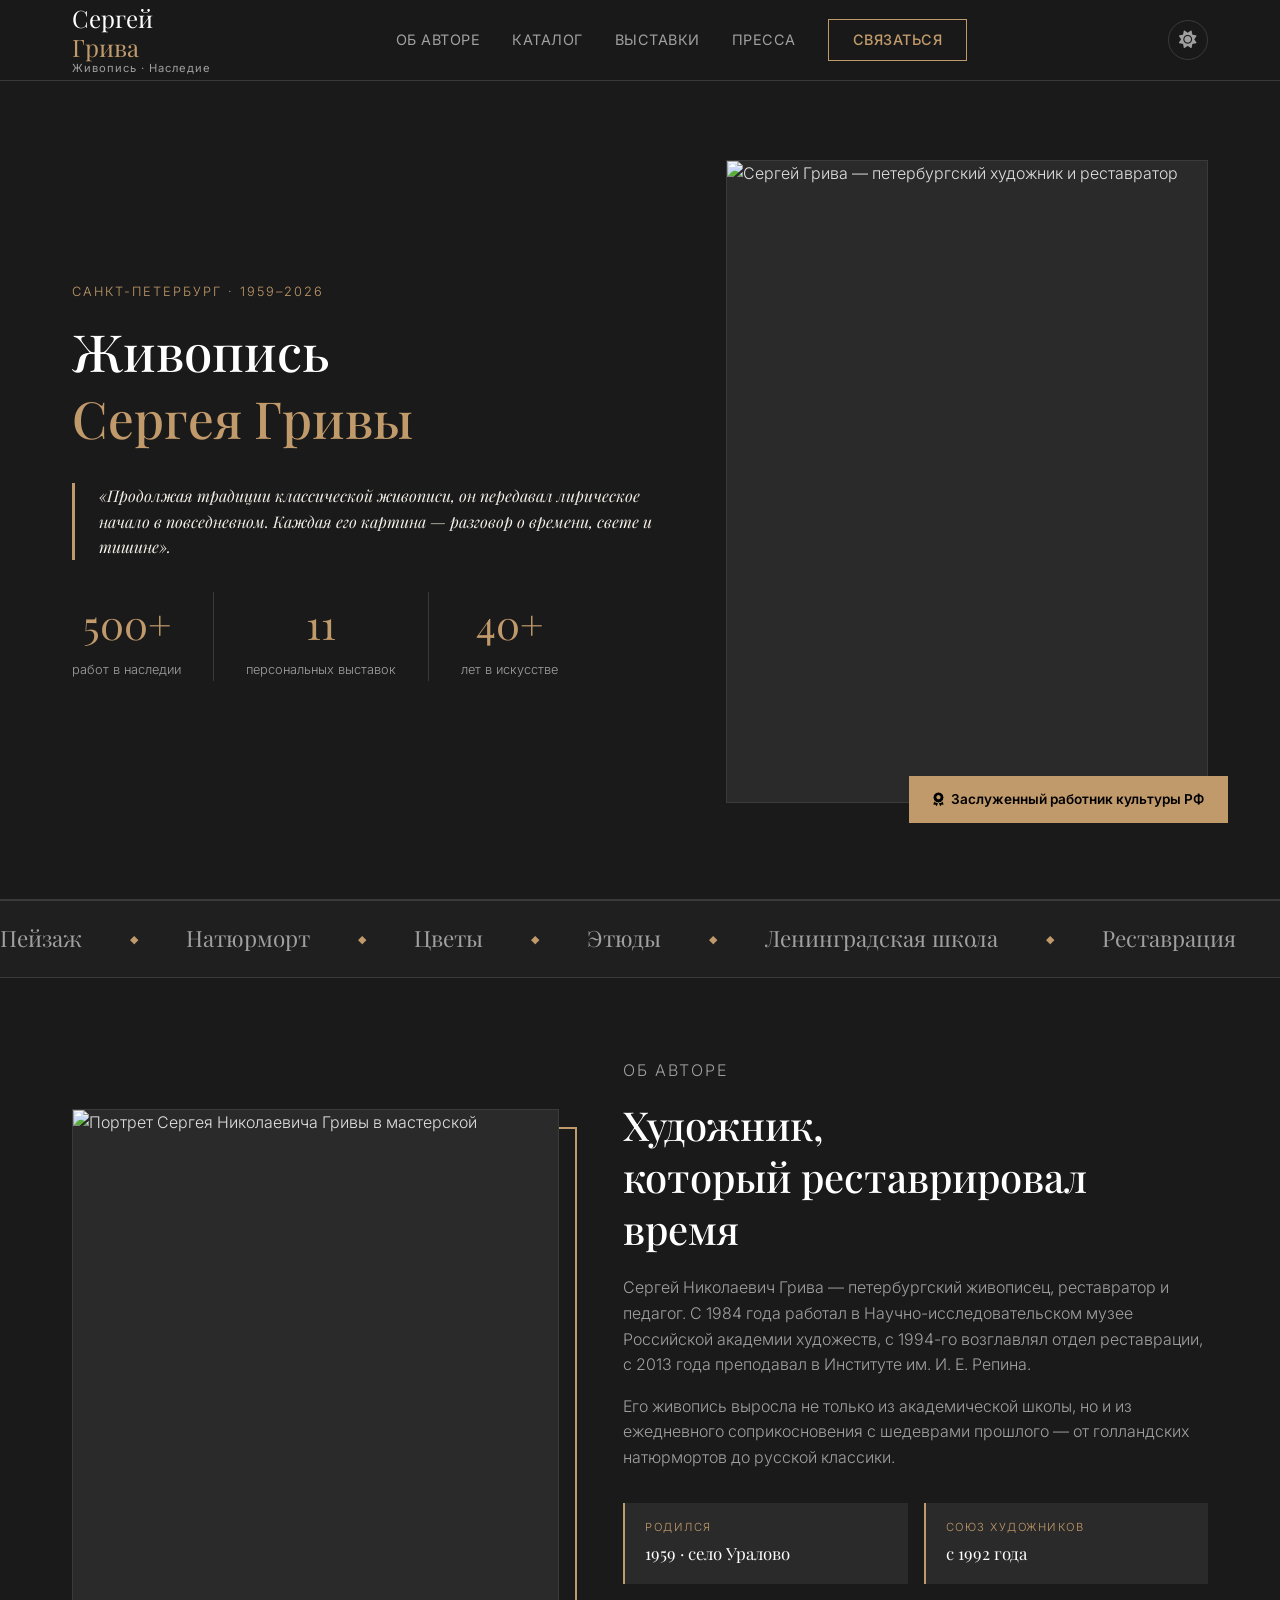
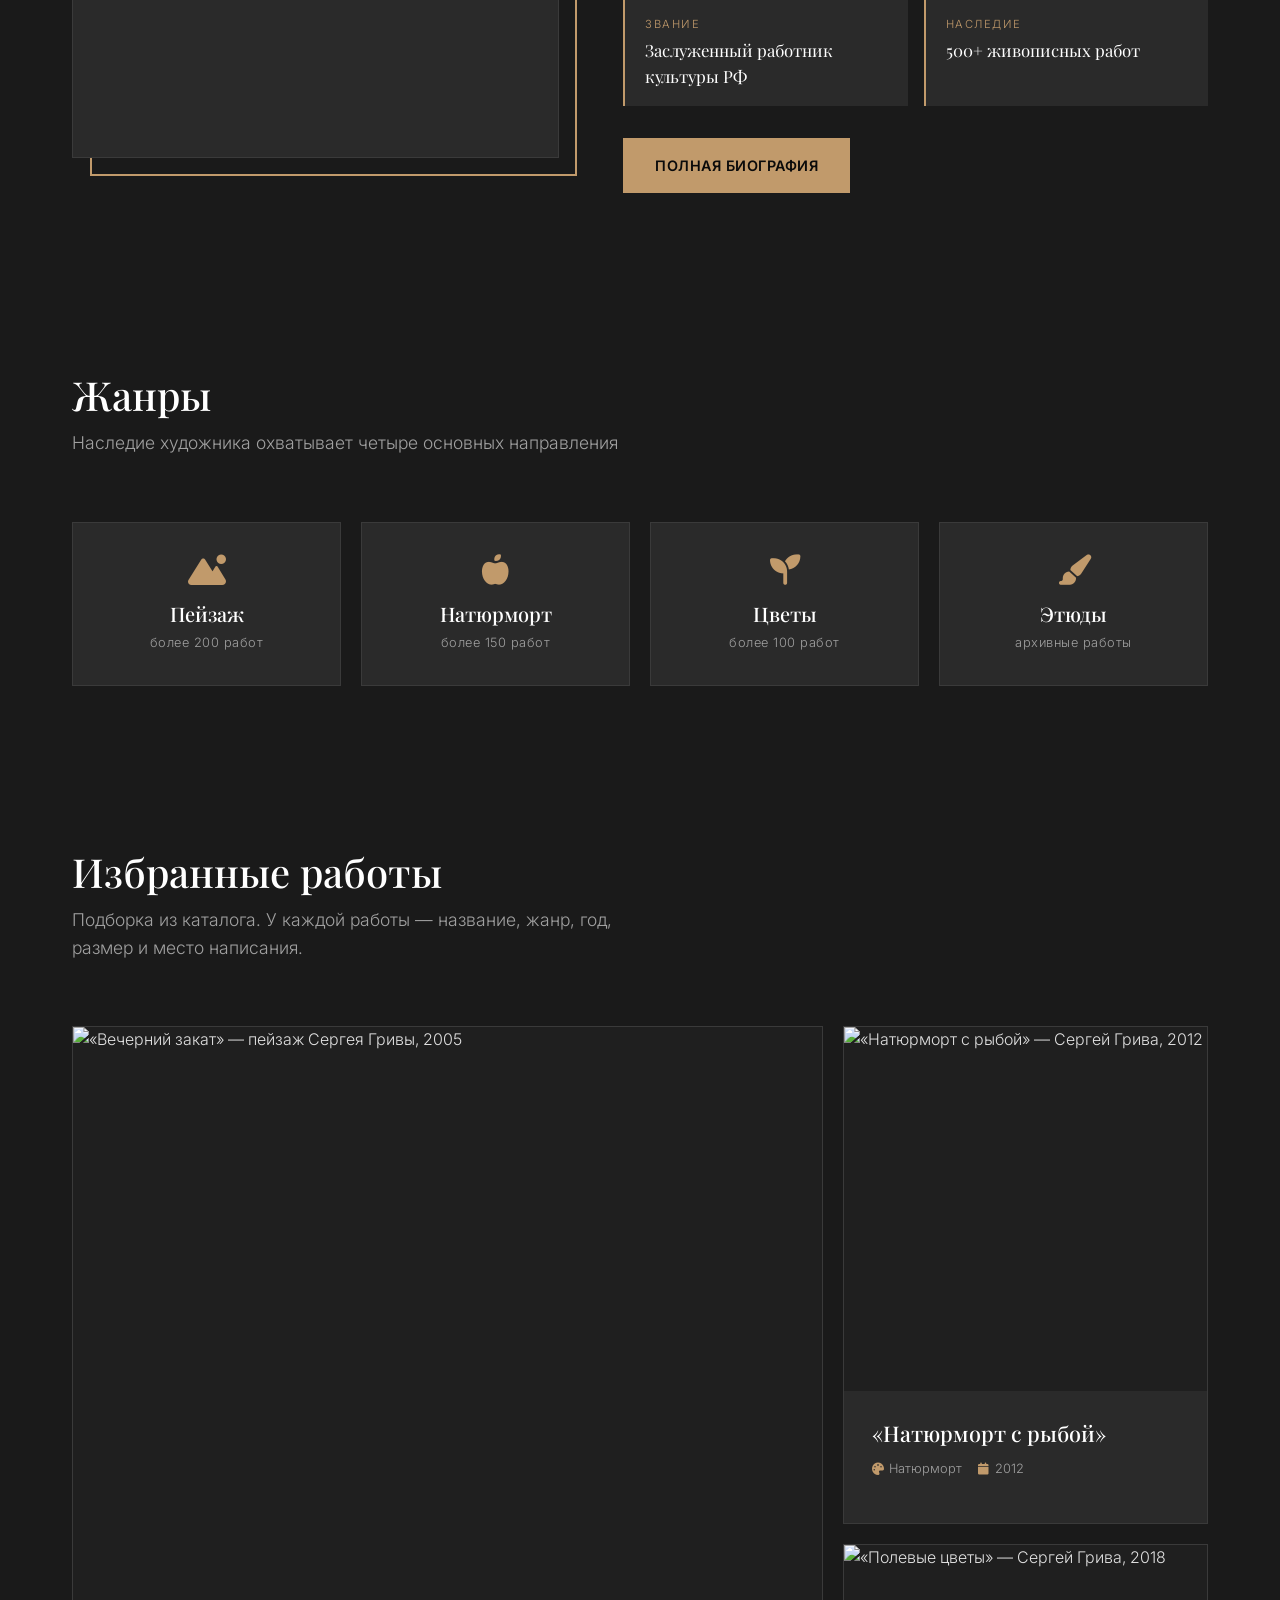
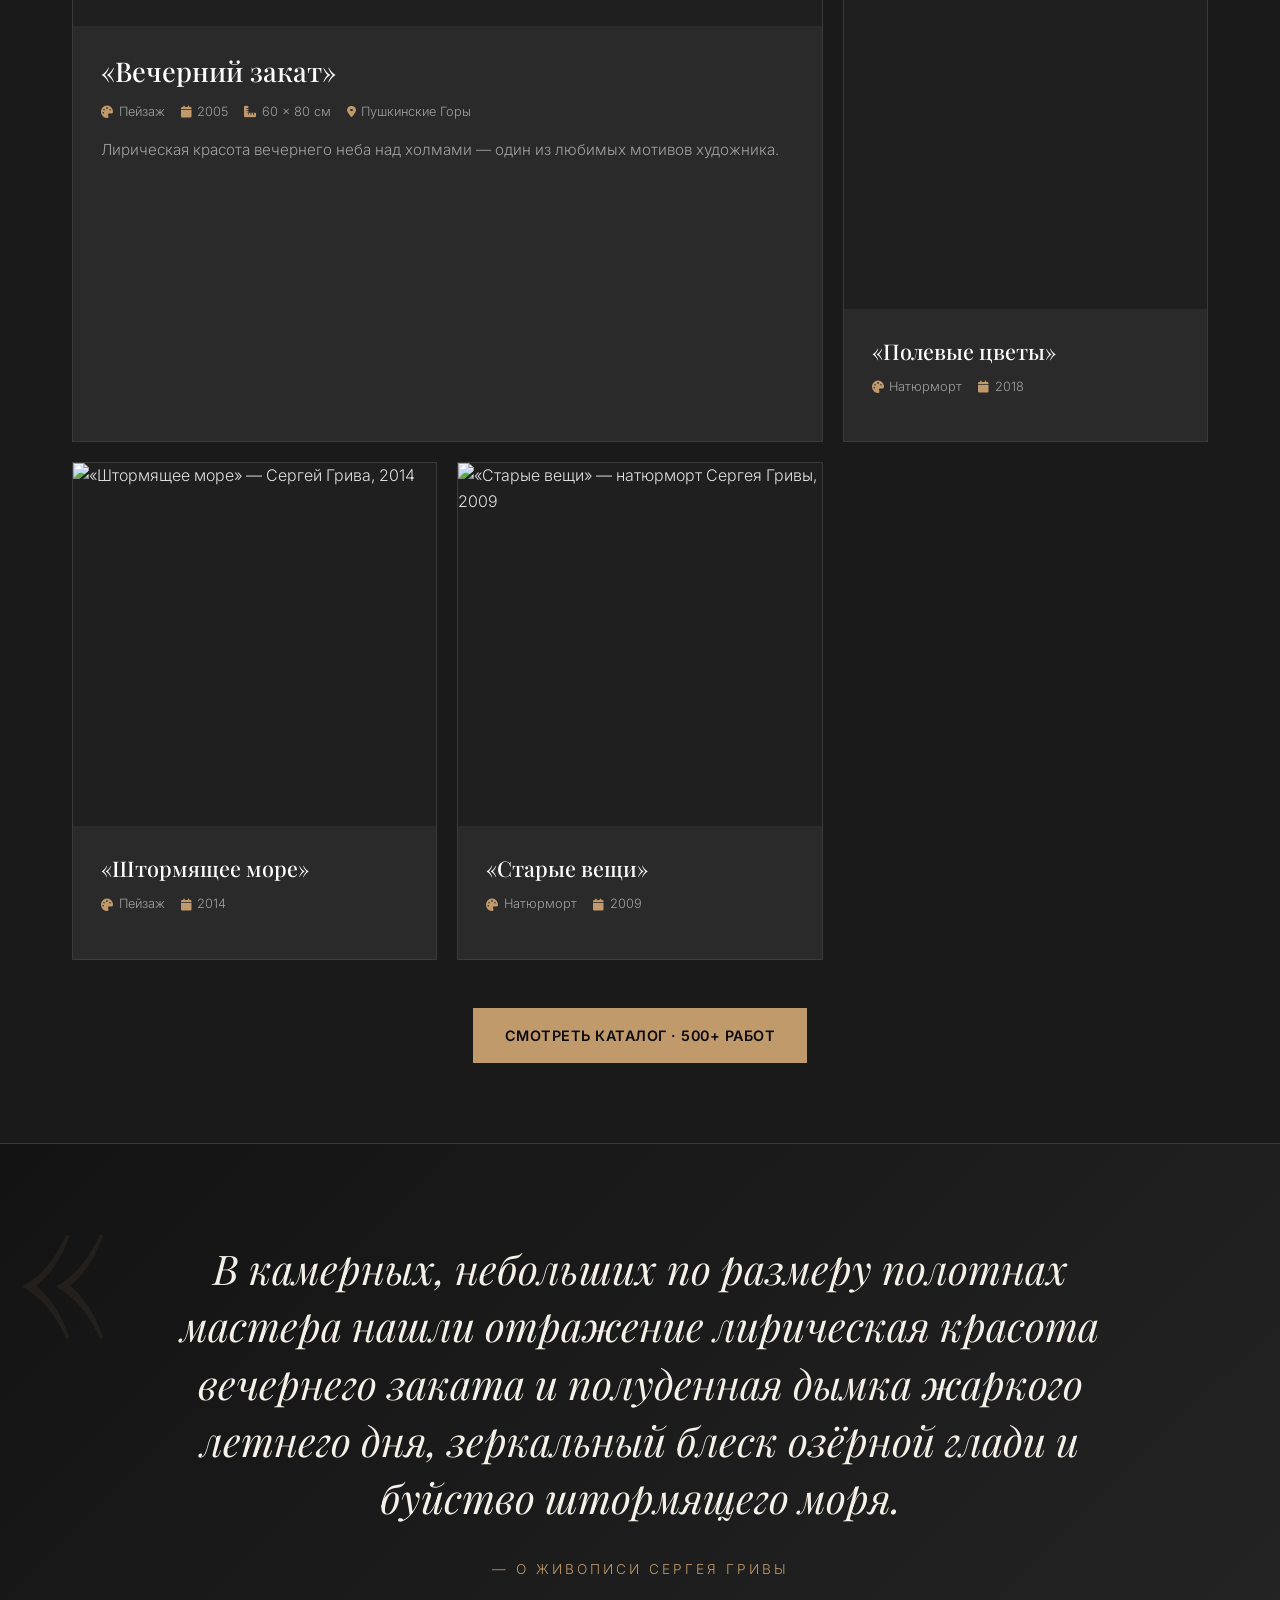
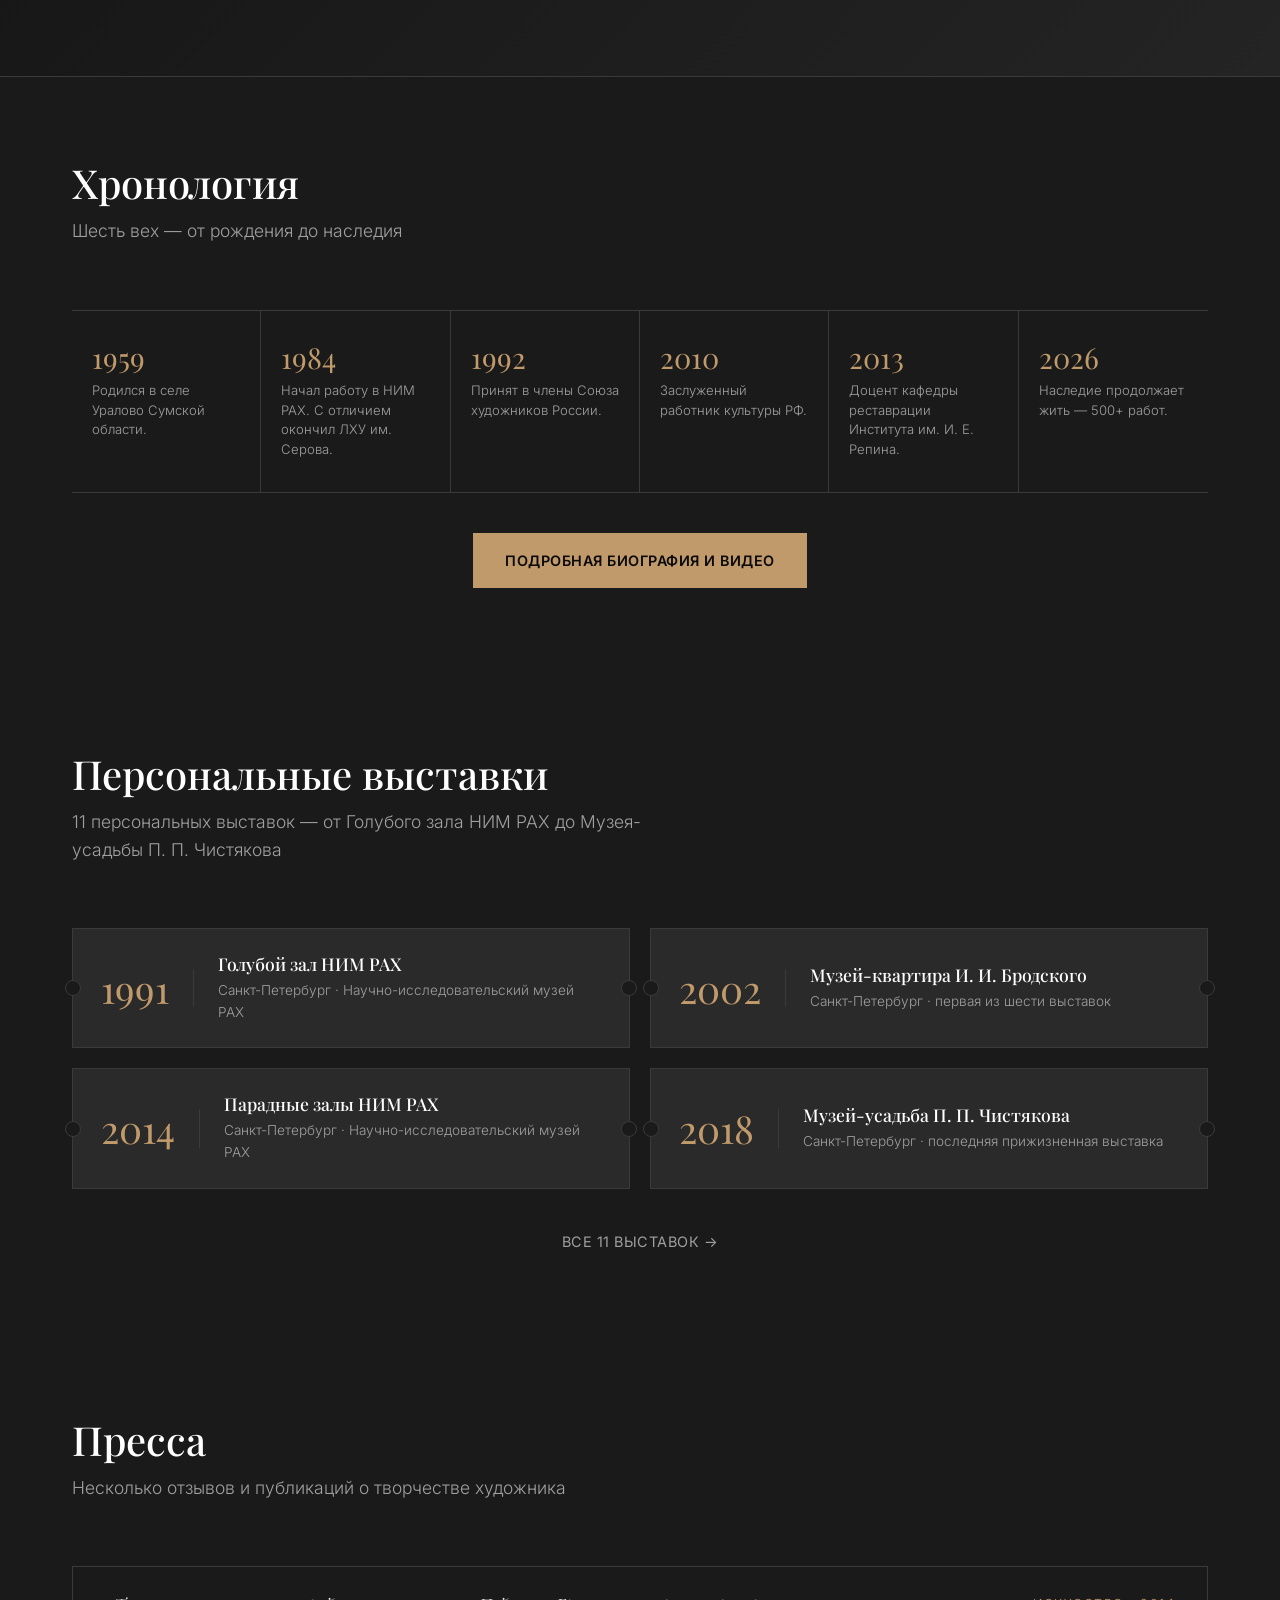
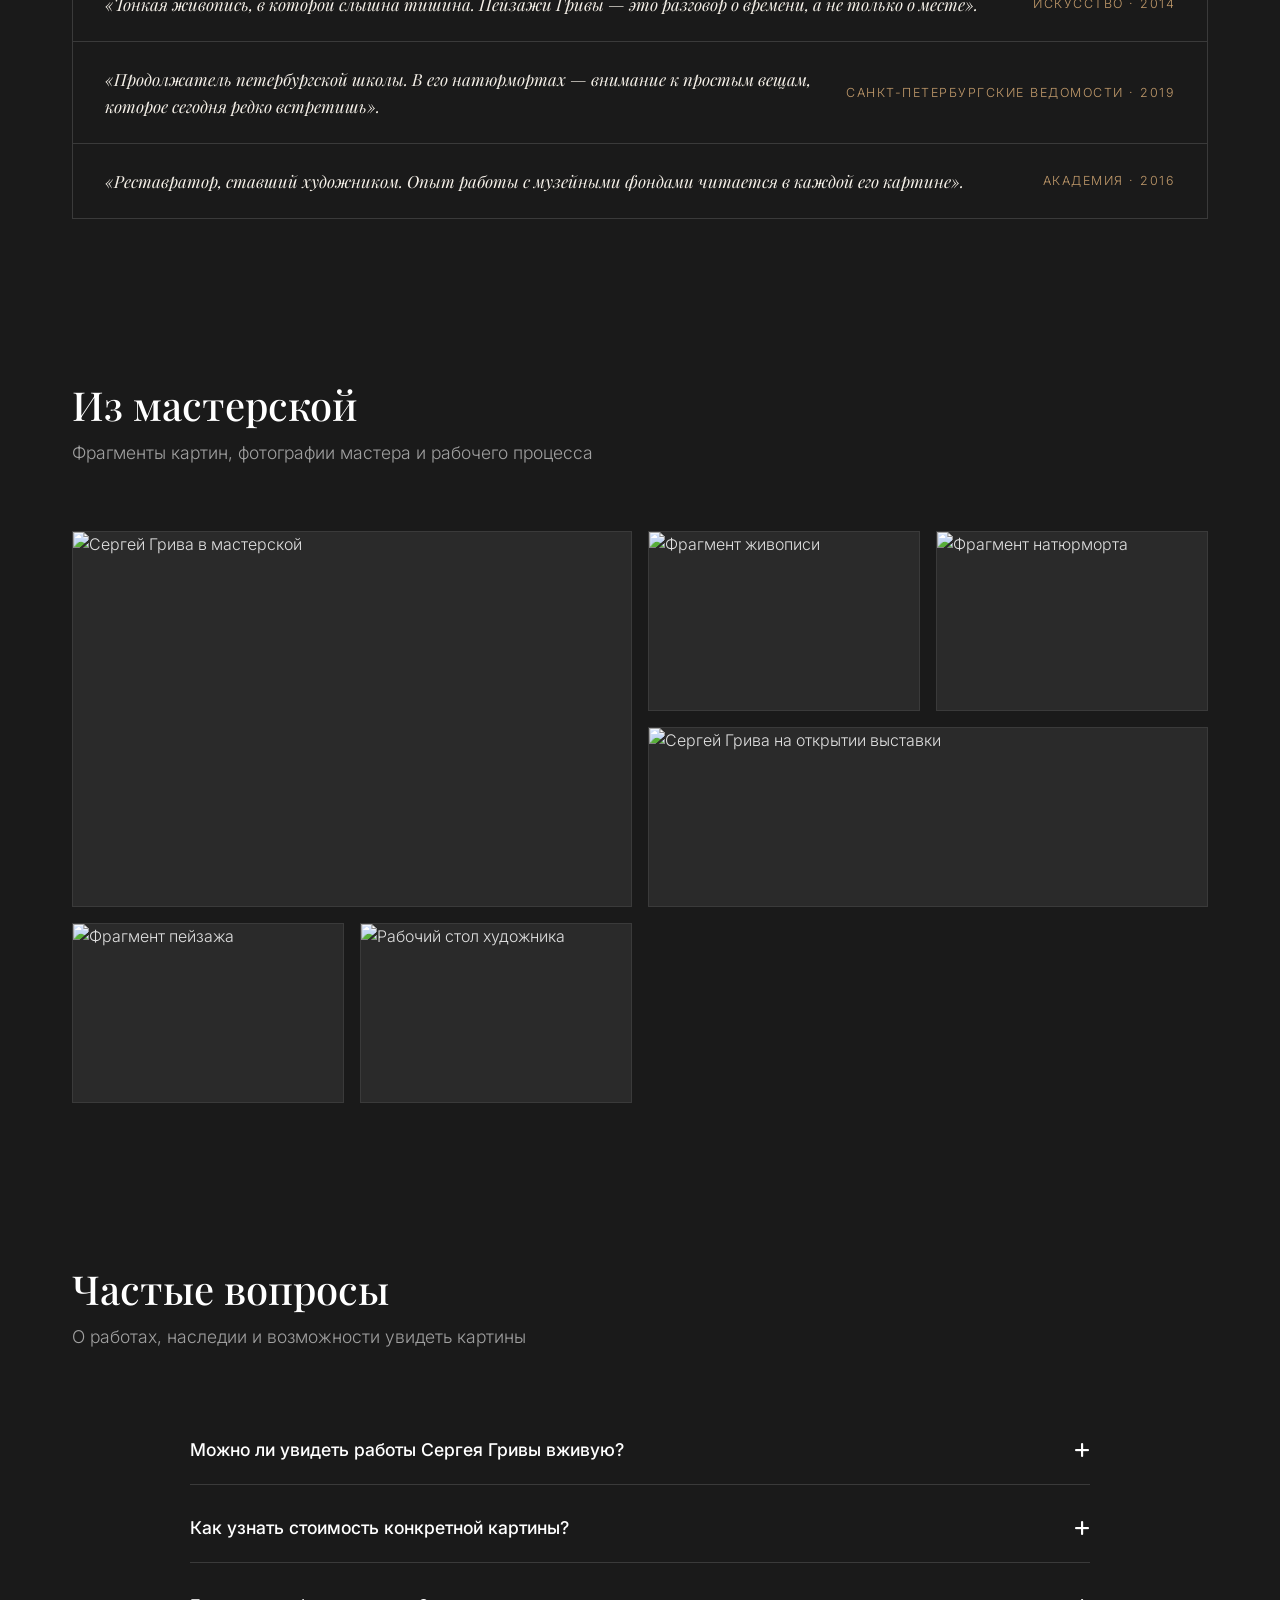
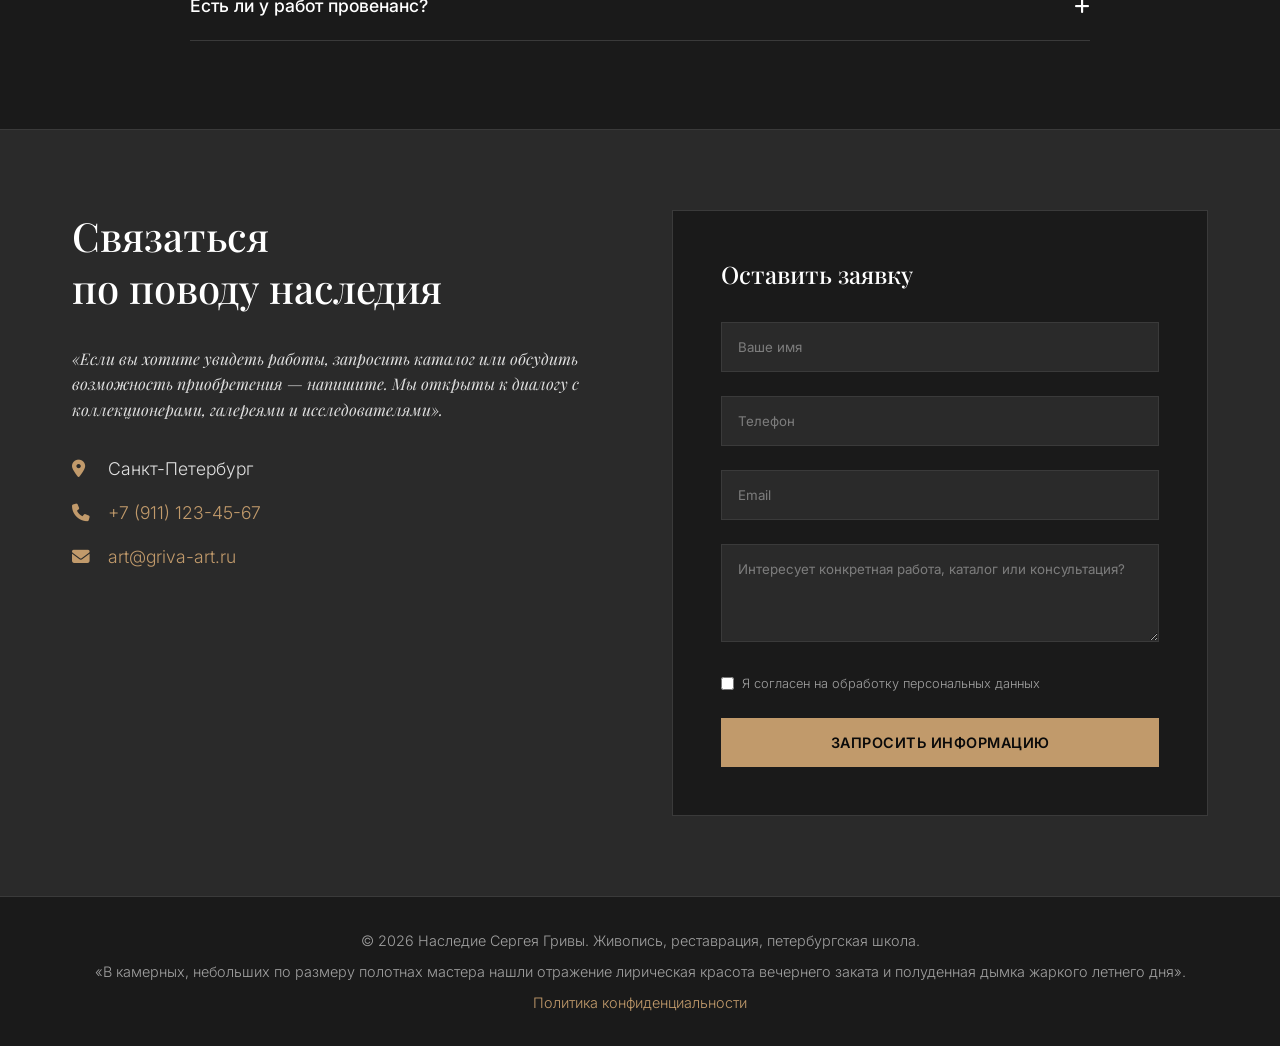
==== commit 30b4aa50: "first commit" ====
--- a/index.html
+++ b/index.html
@@ -5,8 +5,7 @@
   <meta name="viewport" content="width=device-width, initial-scale=1.0">
 
   <title>Сергей Грива — художник, реставратор, педагог | Живопись и наследие</title>
-  <meta name="description" content="Сергей Николаевич Грива (1959–2026) — петербургский художник, реставратор и педагог. Заслуженный работник культуры РФ, доцент Института им. И. Е. Репина, член Союза художников России. Пейзажи, натюрморты, цветы. Каталог из 500+ живописных работ.">
-  <meta name="keywords" content="Сергей Грива, художник Сергей Грива, Грива живопись, пейзажи, натюрморты, ленинградская школа живописи, реставратор, Академия художеств, купить картину, наследие художника">
+  <meta name="description" content="Сергей Николаевич Грива (1959–2026) — петербургский живописец, реставратор, доцент кафедры реставрации Института им. И. Е. Репина. Заслуженный работник культуры РФ. Пейзажи, натюрморты, цветы. 500+ работ.">
   <meta name="robots" content="index, follow, max-image-preview:large">
   <link rel="canonical" href="https://griva-art.ru/">
 
@@ -17,12 +16,20 @@
   <meta property="og:url" content="https://griva-art.ru/">
   <meta property="og:site_name" content="Наследие Сергея Гривы">
   <meta property="og:image" content="https://griva-art.ru/image/og-griva.jpg">
+  <meta property="og:image:width" content="1200">
+  <meta property="og:image:height" content="630">
 
   <link rel="preconnect" href="https://fonts.googleapis.com">
   <link rel="preconnect" href="https://fonts.gstatic.com" crossorigin>
-  <link href="https://fonts.googleapis.com/css2?family=Inter:wght@300;400;500;600&family=Playfair+Display:ital,wght@0,500;0,700;1,500&display=swap" rel="stylesheet">
+  <link rel="preconnect" href="https://cdnjs.cloudflare.com" crossorigin>
+
+  <link href="https://fonts.googleapis.com/css2?family=Inter:wght@400;500;600&family=Playfair+Display:ital,wght@0,500;1,500&display=swap" rel="stylesheet">
+
+  <link rel="preload" as="image" href="image/sergey-griva-hero.jpg" fetchpriority="high">
+
   <link rel="stylesheet" href="https://cdnjs.cloudflare.com/ajax/libs/font-awesome/6.4.0/css/all.min.css">
   <link rel="stylesheet" href="./css/style.css" />
+  <link rel="stylesheet" href="./css/home.css" />
 
   <script type="application/ld+json">
   {
@@ -32,35 +39,25 @@
     "alternateName": "Сергей Грива",
     "birthDate": "1959",
     "deathDate": "2026",
-    "birthPlace": {
-      "@type": "Place",
-      "name": "село Уралово, Сумская область"
-    },
+    "birthPlace": { "@type": "Place", "name": "село Уралово, Сумская область" },
     "jobTitle": ["Художник", "Реставратор", "Педагог"],
-    "description": "Петербургский художник, реставратор, педагог. Заслуженный работник культуры РФ, доцент кафедры реставрации Института им. И. Е. Репина, член Союза художников России.",
+    "description": "Петербургский художник, реставратор, педагог. Заслуженный работник культуры РФ, доцент кафедры реставрации Института им. И. Е. Репина.",
     "alumniOf": [
       { "@type": "EducationalOrganization", "name": "Ленинградское художественное училище имени В. А. Серова" },
       { "@type": "EducationalOrganization", "name": "Институт живописи, скульптуры и архитектуры имени И. Е. Репина" }
     ],
-    "award": [
-      "Заслуженный работник культуры Российской Федерации (2010)",
-      "Медаль «За заслуги перед Академией художеств» (2003)",
-      "Ветеран труда (2004)"
-    ],
-    "worksFor": {
-      "@type": "Organization",
-      "name": "Научно-исследовательский музей Российской академии художеств"
-    },
-    "knowsAbout": ["Живопись", "Реставрация станковой живописи", "Пейзаж", "Натюрморт", "Ленинградская школа живописи"]
+    "award": ["Заслуженный работник культуры Российской Федерации (2010)"],
+    "knowsAbout": ["Живопись", "Реставрация станковой живописи", "Пейзаж", "Натюрморт"]
   }
   </script>
 </head>
 
 <body>
 
+  <!-- ============ HEADER ============ -->
   <header class="header" id="header">
     <div class="container header__inner">
-      <a href="./index.html" class="logo" aria-label="На главную — наследие Сергея Гривы">
+      <a href="./index.html" class="logo">
         Сергей <span class="logo__accent">Грива</span>
         <span class="logo__sub">Живопись · Наследие</span>
       </a>
@@ -68,8 +65,8 @@
       <nav class="nav" id="nav" aria-label="Основная навигация">
         <a href="./about.html" class="nav__link">Об авторе</a>
         <a href="./catalog.html" class="nav__link">Каталог</a>
-        <a href="#expertise" class="nav__link">Наследие</a>
-        <a href="#blog" class="nav__link">Заметки</a>
+        <a href="#exhibitions" class="nav__link">Выставки</a>
+        <a href="#press" class="nav__link">Пресса</a>
         <a href="#contact" class="nav__link nav__link--cta">Связаться</a>
       </nav>
 
@@ -86,39 +83,42 @@
 
   <main>
 
-    <!-- ГЛАВНЫЙ ЭКРАН -->
+    <!-- ============ 1. HERO ============ -->
     <section class="hero" id="hero">
       <div class="container hero__grid">
         <div class="hero__content">
-          <p class="hero__pre-title">Санкт-Петербург · Ленинградская школа живописи</p>
+          <p class="hero__pre-title">Санкт-Петербург · 1959–2026</p>
           <h1 class="hero__title">
-            Живопись Сергея Гривы:<br>
-            <span class="text-accent">свет, который остаётся</span>
+            Живопись<br>
+            <span class="text-accent">Сергея Гривы</span>
           </h1>
 
           <blockquote class="quote-block hero__quote" cite="#">
-            <p>«Продолжая традиции классической живописи, Сергей Грива передавал лирическое начало в повседневном. Его картины — это разговор о времени, свете и тишине».</p>
+            <p>«Продолжая традиции классической живописи, он передавал лирическое начало в повседневном. Каждая его картина — разговор о времени, свете и тишине».</p>
           </blockquote>
 
           <div class="hero__stats">
             <div class="stat-item">
               <span class="stat-item__num">500+</span>
-              <span class="stat-item__desc">живописных работ</span>
-            </div>
-            <div class="stat-item">
-              <span class="stat-item__num">40+</span>
-              <span class="stat-item__desc">лет творчества</span>
+              <span class="stat-item__desc">работ в наследии</span>
             </div>
             <div class="stat-item">
               <span class="stat-item__num">11</span>
               <span class="stat-item__desc">персональных выставок</span>
             </div>
+            <div class="stat-item">
+              <span class="stat-item__num">40+</span>
+              <span class="stat-item__desc">лет в искусстве</span>
+            </div>
           </div>
         </div>
 
         <div class="hero__visual">
           <div class="hero__image-frame">
-            <img src="image/sergey-griva-hero.jpg" alt="Сергей Грива — петербургский художник и реставратор" class="hero__photo" width="600" height="800" loading="eager">
+            <img src="image/sergey-griva-hero.jpg"
+                 alt="Сергей Грива — петербургский художник и реставратор"
+                 class="hero__photo" width="600" height="800"
+                 fetchpriority="high" decoding="async">
           </div>
           <div class="hero__badge">
             <i class="fa-solid fa-award"></i> Заслуженный работник культуры РФ
@@ -127,50 +127,121 @@
       </div>
     </section>
 
-    <!-- ОБ АВТОРЕ — кратко -->
+    <!-- ============ 2. MARQUEE ============ -->
+    <section class="marquee" aria-label="Ключевые темы творчества">
+      <div class="marquee__track">
+        <span class="marquee__item">Пейзаж</span>
+        <span class="marquee__item">Натюрморт</span>
+        <span class="marquee__item">Цветы</span>
+        <span class="marquee__item">Этюды</span>
+        <span class="marquee__item">Ленинградская школа</span>
+        <span class="marquee__item">Реставрация</span>
+        <span class="marquee__item">Академия художеств</span>
+        <!-- дубль для бесшовности -->
+        <span class="marquee__item">Пейзаж</span>
+        <span class="marquee__item">Натюрморт</span>
+        <span class="marquee__item">Цветы</span>
+        <span class="marquee__item">Этюды</span>
+        <span class="marquee__item">Ленинградская школа</span>
+        <span class="marquee__item">Реставрация</span>
+        <span class="marquee__item">Академия художеств</span>
+      </div>
+    </section>
+
+    <!-- ============ 3. ABOUT SPLIT ============ -->
     <section class="expertise" id="about">
       <div class="container">
+        <div class="about-split">
+          <div class="about-split__visual">
+            <div class="about-split__image">
+              <img src="image/sergey-griva-portrait.jpg"
+                   alt="Портрет Сергея Николаевича Гривы в мастерской"
+                   width="600" height="800" loading="lazy" decoding="async">
+            </div>
+            <div class="about-split__accent" aria-hidden="true"></div>
+          </div>
+
+          <div class="about-split__content">
+            <p class="hero__pre-title">Об авторе</p>
+            <h2 class="section-title">Художник,<br>который реставрировал время</h2>
+            <p>Сергей Николаевич Грива — петербургский живописец, реставратор и педагог. С 1984 года работал в Научно-исследовательском музее Российской академии художеств, с 1994-го возглавлял отдел реставрации, с 2013 года преподавал в Институте им. И. Е. Репина.</p>
+            <p>Его живопись выросла не только из академической школы, но и из ежедневного соприкосновения с шедеврами прошлого — от голландских натюрмортов до русской классики.</p>
+
+            <div class="about-split__facts">
+              <div class="about-fact">
+                <span class="about-fact__label">Родился</span>
+                <span class="about-fact__value">1959 · село Уралово</span>
+              </div>
+              <div class="about-fact">
+                <span class="about-fact__label">Союз художников</span>
+                <span class="about-fact__value">с 1992 года</span>
+              </div>
+              <div class="about-fact">
+                <span class="about-fact__label">Звание</span>
+                <span class="about-fact__value">Заслуженный работник культуры РФ</span>
+              </div>
+              <div class="about-fact">
+                <span class="about-fact__label">Наследие</span>
+                <span class="about-fact__value">500+ живописных работ</span>
+              </div>
+            </div>
+
+            <p style="margin-top:2rem;">
+              <a href="./about.html" class="btn btn--primary">Полная биография</a>
+            </p>
+          </div>
+        </div>
+      </div>
+    </section>
+
+    <!-- ============ 4. ЖАНРЫ ============ -->
+    <section class="services" id="genres">
+      <div class="container">
         <div class="section-header">
-          <h2 class="section-title">Художник,<br>который реставрировал время</h2>
-          <p class="section-subtitle">Сергей Николаевич Грива (1959–2026) — петербургский живописец, реставратор и педагог. Заслуженный работник культуры РФ. Работы находятся в частных собраниях в России и за рубежом.</p>
-        </div>
-
-        <div class="expertise__grid">
-          <div class="expertise__card">
-            <i class="fa-solid fa-palette expertise__icon"></i>
-            <h3>Ленинградская школа</h3>
-            <p>Учился в ЛХУ им. В. А. Серова (с отличием, специальность «художник-реставратор масляной и темперной живописи») и в Институте им. И. Е. Репина. Продолжал традиции петербургской живописной школы — внимание к свету, цвету, тишине.</p>
-          </div>
-          <div class="expertise__card">
-            <i class="fa-solid fa-landmark expertise__icon"></i>
-            <h3>Реставратор Академии художеств</h3>
-            <p>С 1984 года работал в Научно-исследовательском музее РАХ; с 1989 — заведующий сектором реставрации станковой живописи, с 1994 — заведующий отделом реставрации. Работал с фондами Дома-музея И. Е. Репина «Пенаты», Музея-квартиры И. И. Бродского, Музея-мастерской А. И. Куинджи.</p>
-          </div>
-          <div class="expertise__card">
-            <i class="fa-solid fa-magnifying-glass-chart expertise__icon"></i>
-            <h3>Пейзаж и натюрморт</h3>
-            <p>Особое внимание — пейзажу и натюрморту. «Героями» его полотен становились простые вещи: старая утварь, фрукты, полевые цветы, вечерний закат над водой.</p>
-          </div>
-        </div>
-
-        <blockquote class="quote-block quote-block--center" cite="#">
-          <p>«В камерных, небольших по размеру полотнах мастера нашли отражение лирическая красота вечернего заката и полуденная дымка жаркого летнего дня, зеркальный блеск озёрной глади и буйство штормящего моря».</p>
-        </blockquote>
-      </div>
-    </section>
-
-    <!-- ИЗБРАННЫЕ РАБОТЫ -->
-    <section class="services" id="catalog">
+          <h2 class="section-title">Жанры</h2>
+          <p class="section-subtitle">Наследие художника охватывает четыре основных направления</p>
+        </div>
+
+        <div class="genres">
+          <div class="genre-card">
+            <i class="fa-solid fa-mountain-sun genre-card__icon"></i>
+            <h3 class="genre-card__title">Пейзаж</h3>
+            <p class="genre-card__count">более 200 работ</p>
+          </div>
+          <div class="genre-card">
+            <i class="fa-solid fa-apple-whole genre-card__icon"></i>
+            <h3 class="genre-card__title">Натюрморт</h3>
+            <p class="genre-card__count">более 150 работ</p>
+          </div>
+          <div class="genre-card">
+            <i class="fa-solid fa-seedling genre-card__icon"></i>
+            <h3 class="genre-card__title">Цветы</h3>
+            <p class="genre-card__count">более 100 работ</p>
+          </div>
+          <div class="genre-card">
+            <i class="fa-solid fa-paintbrush genre-card__icon"></i>
+            <h3 class="genre-card__title">Этюды</h3>
+            <p class="genre-card__count">архивные работы</p>
+          </div>
+        </div>
+      </div>
+    </section>
+
+    <!-- ============ 5. EDITORIAL GRID — КАТАЛОГ ============ -->
+    <section class="cases" id="catalog">
       <div class="container">
         <div class="section-header">
           <h2 class="section-title">Избранные работы</h2>
-          <p class="section-subtitle">Небольшая подборка из каталога. Полный каталог — на отдельной странице.</p>
-        </div>
-
-        <div class="works__grid">
-          <article class="work-card">
+          <p class="section-subtitle">Подборка из каталога. У каждой работы — название, жанр, год, размер и место написания.</p>
+        </div>
+
+        <div class="editorial-grid">
+          <!-- Большая карточка -->
+          <article class="work-card work-card--lg">
             <div class="work-card__image">
-              <img src="image/works/sunset.jpg" alt="Картина Сергея Гривы «Вечерний закат», пейзаж, 2005" loading="lazy">
+              <img src="image/works/sunset.jpg"
+                   alt="«Вечерний закат» — пейзаж Сергея Гривы, 2005"
+                   width="800" height="640" loading="lazy" decoding="async">
             </div>
             <div class="work-card__body">
               <h3 class="work-card__title">«Вечерний закат»</h3>
@@ -181,148 +252,233 @@
                 <span><i class="fa-solid fa-location-dot"></i> Пушкинские Горы</span>
               </div>
               <p class="work-card__desc">Лирическая красота вечернего неба над холмами — один из любимых мотивов художника.</p>
-              <div class="work-card__actions">
-                <a href="#contact" class="btn btn--primary">Запросить</a>
-              </div>
-            </div>
-          </article>
-
-          <article class="work-card">
+            </div>
+          </article>
+
+          <article class="work-card work-card--sm">
             <div class="work-card__image">
-              <img src="image/works/still-life-fish.jpg" alt="Картина Сергея Гривы «Натюрморт с рыбой», 2012" loading="lazy">
+              <img src="image/works/still-life-fish.jpg"
+                   alt="«Натюрморт с рыбой» — Сергей Грива, 2012"
+                   width="600" height="600" loading="lazy" decoding="async">
             </div>
             <div class="work-card__body">
               <h3 class="work-card__title">«Натюрморт с рыбой»</h3>
               <div class="work-card__meta">
                 <span><i class="fa-solid fa-palette"></i> Натюрморт</span>
                 <span><i class="fa-solid fa-calendar"></i> 2012</span>
-                <span><i class="fa-solid fa-ruler-combined"></i> 50 × 70 см</span>
-                <span><i class="fa-solid fa-location-dot"></i> Санкт-Петербург</span>
-              </div>
-              <p class="work-card__desc">Отсылка к голландским мастерам, которых Грива изучал как реставратор. Простые вещи становятся героями полотна.</p>
-              <div class="work-card__actions">
-                <a href="#contact" class="btn btn--primary">Запросить</a>
-              </div>
-            </div>
-          </article>
-
-          <article class="work-card">
+              </div>
+            </div>
+          </article>
+
+          <article class="work-card work-card--sm">
             <div class="work-card__image">
-              <img src="image/works/field-flowers.jpg" alt="Картина Сергея Гривы «Полевые цветы», 2018" loading="lazy">
+              <img src="image/works/field-flowers.jpg"
+                   alt="«Полевые цветы» — Сергей Грива, 2018"
+                   width="600" height="600" loading="lazy" decoding="async">
             </div>
             <div class="work-card__body">
               <h3 class="work-card__title">«Полевые цветы»</h3>
               <div class="work-card__meta">
                 <span><i class="fa-solid fa-palette"></i> Натюрморт</span>
                 <span><i class="fa-solid fa-calendar"></i> 2018</span>
-                <span><i class="fa-solid fa-ruler-combined"></i> 40 × 50 см</span>
-                <span><i class="fa-solid fa-location-dot"></i> Алупка</span>
-              </div>
-              <p class="work-card__desc">Изящная красота простых цветов — мотив, в котором особенно заметна любовь художника к тихой живописи.</p>
-              <div class="work-card__actions">
-                <a href="#contact" class="btn btn--primary">Запросить</a>
+              </div>
+            </div>
+          </article>
+
+          <article class="work-card work-card--sm">
+            <div class="work-card__image">
+              <img src="image/works/sea.jpg"
+                   alt="«Штормящее море» — Сергей Грива, 2014"
+                   width="600" height="600" loading="lazy" decoding="async">
+            </div>
+            <div class="work-card__body">
+              <h3 class="work-card__title">«Штормящее море»</h3>
+              <div class="work-card__meta">
+                <span><i class="fa-solid fa-palette"></i> Пейзаж</span>
+                <span><i class="fa-solid fa-calendar"></i> 2014</span>
+              </div>
+            </div>
+          </article>
+
+          <article class="work-card work-card--sm">
+            <div class="work-card__image">
+              <img src="image/works/old-things.jpg"
+                   alt="«Старые вещи» — натюрморт Сергея Гривы, 2009"
+                   width="600" height="600" loading="lazy" decoding="async">
+            </div>
+            <div class="work-card__body">
+              <h3 class="work-card__title">«Старые вещи»</h3>
+              <div class="work-card__meta">
+                <span><i class="fa-solid fa-palette"></i> Натюрморт</span>
+                <span><i class="fa-solid fa-calendar"></i> 2009</span>
               </div>
             </div>
           </article>
         </div>
 
         <div style="text-align:center;margin-top:3rem;">
-          <a href="./catalog.html" class="btn btn--primary">Смотреть полный каталог</a>
-        </div>
-      </div>
-    </section>
-
-    <!-- НАСЛЕДИЕ И ПРОВЕНАНС -->
-    <section class="cases" id="expertise">
+          <a href="./catalog.html" class="btn btn--primary">Смотреть каталог · 500+ работ</a>
+        </div>
+      </div>
+    </section>
+
+    <!-- ============ 6. QUOTE BANNER ============ -->
+    <section class="quote-banner">
+      <span class="quote-banner__mark" aria-hidden="true">«</span>
+      <div class="container">
+        <blockquote class="quote-banner__text">
+          В камерных, небольших по размеру полотнах мастера нашли отражение лирическая красота вечернего заката и полуденная дымка жаркого летнего дня, зеркальный блеск озёрной глади и буйство штормящего моря.
+        </blockquote>
+        <cite class="quote-banner__author">— о живописи Сергея Гривы</cite>
+      </div>
+    </section>
+
+    <!-- ============ 7. TIMELINE SHORT ============ -->
+    <section class="expertise" id="chronology">
       <div class="container">
         <div class="section-header">
-          <h2 class="section-title">Наследие и провенанс</h2>
-          <p class="section-subtitle">Как формировалась коллекция и что важно знать о работах Сергея Гривы</p>
-        </div>
-
-        <div class="accordion">
-          <div class="accordion__item">
-            <button class="accordion__header">
-              <span class="accordion__num">01</span>
-              <span class="accordion__title">Выставочная история и признание</span>
-              <i class="fa-solid fa-plus accordion__icon"></i>
-            </button>
-            <div class="accordion__body">
-              <div class="case-detail">
-                <p>Персональные выставки Сергея Гривы проходили в Голубом зале Научно-исследовательского музея РАХ (1991, 2019), в Музее-квартире И. И. Бродского (2002, 2003, 2007, 2009, 2013, 2015), в парадных залах НИМ РАХ (2014), в Музее Ф. М. Достоевского (2016), в Музее-усадьбе П. П. Чистякова (2018).</p>
-                <p>Художник был постоянным участником ежегодных выставок педагогов Института им. И. Е. Репина и юбилейных выставок Союза художников России. Работы находятся в частных художественных собраниях в России и за рубежом.</p>
-              </div>
-            </div>
-          </div>
-
-          <div class="accordion__item">
-            <button class="accordion__header">
-              <span class="accordion__num">02</span>
-              <span class="accordion__title">Провенанс и подлинность</span>
-              <i class="fa-solid fa-plus accordion__icon"></i>
-            </button>
-            <div class="accordion__body">
-              <div class="case-detail">
-                <p>Все работы происходят из семейной коллекции художника. Для каждой картины доступны сведения о годе создания, размере, жанре и месте написания. Мы открыты к диалогу с коллекционерами, галереями и исследователями творчества Сергея Гривы.</p>
-                <p>При необходимости предоставляются дополнительные фотографии, информация о состоянии сохранности и выставочной истории.</p>
-              </div>
-            </div>
-          </div>
-
-          <div class="accordion__item">
-            <button class="accordion__header">
-              <span class="accordion__num">03</span>
-              <span class="accordion__title">Реставраторская работа</span>
-              <i class="fa-solid fa-plus accordion__icon"></i>
-            </button>
-            <div class="accordion__body">
-              <div class="case-detail">
-                <p>С 1984 года Сергей Грива работал в Научно-исследовательском музее Российской академии художеств. В 1989 году возглавил сектор реставрации станковой живописи, в 1994-м — отдел реставрации музея. Среди объектов, с которыми он работал как реставратор, — фонды Дома-музея И. Е. Репина «Пенаты», Музея-квартиры И. И. Бродского, Музея-мастерской А. И. Куинджи.</p>
-                <p>С 2013 года — доцент кафедры реставрации Института живописи, скульптуры и архитектуры им. И. Е. Репина.</p>
-              </div>
-            </div>
-          </div>
-        </div>
-      </div>
-    </section>
-
-    <!-- ЗАМЕТКИ -->
-    <section class="blog" id="blog">
+          <h2 class="section-title">Хронология</h2>
+          <p class="section-subtitle">Шесть вех — от рождения до наследия</p>
+        </div>
+
+        <div class="timeline-short">
+          <div class="timeline-short__item">
+            <span class="timeline-short__year">1959</span>
+            <p class="timeline-short__text">Родился в селе Уралово Сумской области.</p>
+          </div>
+          <div class="timeline-short__item">
+            <span class="timeline-short__year">1984</span>
+            <p class="timeline-short__text">Начал работу в НИМ РАХ. С отличием окончил ЛХУ им. Серова.</p>
+          </div>
+          <div class="timeline-short__item">
+            <span class="timeline-short__year">1992</span>
+            <p class="timeline-short__text">Принят в члены Союза художников России.</p>
+          </div>
+          <div class="timeline-short__item">
+            <span class="timeline-short__year">2010</span>
+            <p class="timeline-short__text">Заслуженный работник культуры РФ.</p>
+          </div>
+          <div class="timeline-short__item">
+            <span class="timeline-short__year">2013</span>
+            <p class="timeline-short__text">Доцент кафедры реставрации Института им. И. Е. Репина.</p>
+          </div>
+          <div class="timeline-short__item">
+            <span class="timeline-short__year">2026</span>
+            <p class="timeline-short__text">Наследие продолжает жить — 500+ работ.</p>
+          </div>
+        </div>
+
+        <p style="text-align:center;margin-top:2.5rem;">
+          <a href="./about.html" class="btn btn--primary">Подробная биография и видео</a>
+        </p>
+      </div>
+    </section>
+
+    <!-- ============ 8. ВЫСТАВКИ (БИЛЕТЫ) ============ -->
+    <section class="blog" id="exhibitions">
       <div class="container">
         <div class="section-header">
-          <h2 class="section-title">Заметки о художнике</h2>
-          <p class="section-subtitle">Факты, контекст и размышления о месте Сергея Гривы в петербургской живописной традиции</p>
-        </div>
-
-        <div class="blog__grid">
-          <article class="blog-card">
-            <div class="blog-card__meta"><i class="fa-regular fa-newspaper"></i> Биография</div>
-            <h3>«Реставратор, который писал пейзажи»</h3>
-            <blockquote class="blog-card__quote">
-              <p>«Сергей Грива с 1984 года работал в Научно-исследовательском музее РАХ, с 1994-го заведовал отделом реставрации. Его живопись выросла не только из академической школы, но и из ежедневного соприкосновения с шедеврами прошлого».</p>
-            </blockquote>
-          </article>
-
-          <article class="blog-card">
-            <div class="blog-card__meta"><i class="fa-regular fa-newspaper"></i> Традиция</div>
-            <h3>«Ленинградская школа: свет и тишина»</h3>
-            <blockquote class="blog-card__quote">
-              <p>«Продолжая традиции ленинградской школы живописи, Грива уделял особое внимание пейзажу. В его камерных полотнах — вечерний закат, полуденная дымка, зеркальный блеск озёрной глади».</p>
-            </blockquote>
-          </article>
-
-          <article class="blog-card">
-            <div class="blog-card__meta"><i class="fa-regular fa-newspaper"></i> Наследие</div>
-            <h3>«500 работ: что осталось после художника»</h3>
-            <blockquote class="blog-card__quote">
-              <p>«Живописное наследие Сергея Гривы — около 500 картин. Пейзажи, натюрморты, цветы. Каждая работа — часть большого высказывания о красоте повседневного».</p>
-            </blockquote>
-          </article>
-        </div>
-      </div>
-    </section>
-
-    <!-- FAQ -->
+          <h2 class="section-title">Персональные выставки</h2>
+          <p class="section-subtitle">11 персональных выставок — от Голубого зала НИМ РАХ до Музея-усадьбы П. П. Чистякова</p>
+        </div>
+
+        <div class="exhibitions">
+          <article class="exhibition-ticket">
+            <div class="exhibition-ticket__year">1991</div>
+            <div>
+              <h3 class="exhibition-ticket__title">Голубой зал НИМ РАХ</h3>
+              <p class="exhibition-ticket__place">Санкт-Петербург · Научно-исследовательский музей РАХ</p>
+            </div>
+          </article>
+
+          <article class="exhibition-ticket">
+            <div class="exhibition-ticket__year">2002</div>
+            <div>
+              <h3 class="exhibition-ticket__title">Музей-квартира И. И. Бродского</h3>
+              <p class="exhibition-ticket__place">Санкт-Петербург · первая из шести выставок</p>
+            </div>
+          </article>
+
+          <article class="exhibition-ticket">
+            <div class="exhibition-ticket__year">2014</div>
+            <div>
+              <h3 class="exhibition-ticket__title">Парадные залы НИМ РАХ</h3>
+              <p class="exhibition-ticket__place">Санкт-Петербург · Научно-исследовательский музей РАХ</p>
+            </div>
+          </article>
+
+          <article class="exhibition-ticket">
+            <div class="exhibition-ticket__year">2018</div>
+            <div>
+              <h3 class="exhibition-ticket__title">Музей-усадьба П. П. Чистякова</h3>
+              <p class="exhibition-ticket__place">Санкт-Петербург · последняя прижизненная выставка</p>
+            </div>
+          </article>
+        </div>
+
+        <div class="exhibitions__all">
+          <a href="./about.html#exhibitions" class="nav__link">Все 11 выставок →</a>
+        </div>
+      </div>
+    </section>
+
+    <!-- ============ 9. ПРЕССА ============ -->
+    <section class="faq" id="press">
+      <div class="container">
+        <div class="section-header">
+          <h2 class="section-title">Пресса</h2>
+          <p class="section-subtitle">Несколько отзывов и публикаций о творчестве художника</p>
+        </div>
+
+        <div class="press-list">
+          <div class="press-item">
+            <p class="press-item__quote">«Тонкая живопись, в которой слышна тишина. Пейзажи Гривы — это разговор о времени, а не только о месте».</p>
+            <span class="press-item__source">Искусство · 2014</span>
+          </div>
+          <div class="press-item">
+            <p class="press-item__quote">«Продолжатель петербургской школы. В его натюрмортах — внимание к простым вещам, которое сегодня редко встретишь».</p>
+            <span class="press-item__source">Санкт-Петербургские ведомости · 2019</span>
+          </div>
+          <div class="press-item">
+            <p class="press-item__quote">«Реставратор, ставший художником. Опыт работы с музейными фондами читается в каждой его картине».</p>
+            <span class="press-item__source">Академия · 2016</span>
+          </div>
+        </div>
+      </div>
+    </section>
+
+    <!-- ============ 10. ГАЛЕРЕЯ-КОЛЛАЖ ============ -->
+    <section class="expertise" id="gallery">
+      <div class="container">
+        <div class="section-header">
+          <h2 class="section-title">Из мастерской</h2>
+          <p class="section-subtitle">Фрагменты картин, фотографии мастера и рабочего процесса</p>
+        </div>
+
+        <div class="gallery-collage">
+          <div class="gallery-collage__item gallery-collage__item--hero">
+            <img src="image/gallery/g1.jpg" alt="Сергей Грива в мастерской" width="600" height="400" loading="lazy" decoding="async">
+          </div>
+          <div class="gallery-collage__item">
+            <img src="image/gallery/g2.jpg" alt="Фрагмент живописи" width="300" height="300" loading="lazy" decoding="async">
+          </div>
+          <div class="gallery-collage__item">
+            <img src="image/gallery/g3.jpg" alt="Фрагмент натюрморта" width="300" height="300" loading="lazy" decoding="async">
+          </div>
+          <div class="gallery-collage__item gallery-collage__item--wide">
+            <img src="image/gallery/g4.jpg" alt="Сергей Грива на открытии выставки" width="600" height="300" loading="lazy" decoding="async">
+          </div>
+          <div class="gallery-collage__item">
+            <img src="image/gallery/g5.jpg" alt="Фрагмент пейзажа" width="300" height="300" loading="lazy" decoding="async">
+          </div>
+          <div class="gallery-collage__item">
+            <img src="image/gallery/g6.jpg" alt="Рабочий стол художника" width="300" height="300" loading="lazy" decoding="async">
+          </div>
+        </div>
+      </div>
+    </section>
+
+    <!-- ============ 11. FAQ ============ -->
     <section class="faq" id="faq">
       <div class="container">
         <div class="section-header">
@@ -337,27 +493,25 @@
               <i class="fa-solid fa-plus accordion__icon"></i>
             </button>
             <div class="accordion__body">
-              <p>Да. Часть работ находится в семейной коллекции, и мы периодически организуем показы. Кроме того, картины Гривы выставлялись в Музее-квартире И. И. Бродского, Музее Ф. М. Достоевского, Музее-усадьбе П. П. Чистякова и в парадных залах НИМ РАХ. Чтобы узнать о ближайших показах, оставьте заявку.</p>
-            </div>
-          </div>
-
+              <p>Да. Часть работ находится в семейной коллекции, и мы периодически организуем показы. Картины Гривы выставлялись в Музее-квартире И. И. Бродского, Музее Ф. М. Достоевского, Музее-усадьбе П. П. Чистякова и в парадных залах НИМ РАХ.</p>
+            </div>
+          </div>
           <div class="accordion__item">
             <button class="accordion__header">
               <span class="accordion__title">Как узнать стоимость конкретной картины?</span>
               <i class="fa-solid fa-plus accordion__icon"></i>
             </button>
             <div class="accordion__body">
-              <p>Стоимость зависит от периода, размера, жанра и состояния сохранности работы. Мы предоставляем информацию по запросу: опишите интересующую вас картину или запросите каталог доступных работ.</p>
-            </div>
-          </div>
-
+              <p>Стоимость зависит от периода, размера, жанра и состояния сохранности. Напишите через форму — мы отправим каталог доступных работ или ответим по конкретной картине.</p>
+            </div>
+          </div>
           <div class="accordion__item">
             <button class="accordion__header">
               <span class="accordion__title">Есть ли у работ провенанс?</span>
               <i class="fa-solid fa-plus accordion__icon"></i>
             </button>
             <div class="accordion__body">
-              <p>Все работы происходят из семейной коллекции художника. Для каждой картины мы указываем год создания, размер, жанр и место написания. При необходимости предоставляются дополнительные материалы.</p>
+              <p>Все работы происходят из семейной коллекции художника. Для каждой картины указаны год, размер, жанр и место написания. При необходимости предоставляются дополнительные материалы.</p>
             </div>
           </div>
         </div>
@@ -369,80 +523,14 @@
       "@context": "https://schema.org",
       "@type": "FAQPage",
       "mainEntity": [
-        {
-          "@type": "Question",
-          "name": "Можно ли увидеть работы Сергея Гривы вживую?",
-          "acceptedAnswer": {
-            "@type": "Answer",
-            "text": "Да. Часть работ находится в семейной коллекции, и мы периодически организуем показы. Кроме того, картины Гривы выставлялись в Музее-квартире И. И. Бродского, Музее Ф. М. Достоевского, Музее-усадьбе П. П. Чистякова и в парадных залах НИМ РАХ."
-          }
-        },
-        {
-          "@type": "Question",
-          "name": "Как узнать стоимость конкретной картины?",
-          "acceptedAnswer": {
-            "@type": "Answer",
-            "text": "Стоимость зависит от периода, размера, жанра и состояния сохранности. Информация — по запросу через форму на сайте."
-          }
-        },
-        {
-          "@type": "Question",
-          "name": "Есть ли у работ провенанс?",
-          "acceptedAnswer": {
-            "@type": "Answer",
-            "text": "Все работы происходят из семейной коллекции художника. Для каждой картины указаны год создания, размер, жанр и место написания."
-          }
-        }
+        { "@type": "Question", "name": "Можно ли увидеть работы Сергея Гривы вживую?", "acceptedAnswer": { "@type": "Answer", "text": "Да. Часть работ находится в семейной коллекции, и мы периодически организуем показы. Картины Гривы выставлялись в Музее-квартире И. И. Бродского, Музее Ф. М. Достоевского, Музее-усадьбе П. П. Чистякова и в парадных залах НИМ РАХ." } },
+        { "@type": "Question", "name": "Как узнать стоимость конкретной картины?", "acceptedAnswer": { "@type": "Answer", "text": "Стоимость зависит от периода, размера, жанра и состояния сохранности. Напишите через форму — мы отправим каталог доступных работ." } },
+        { "@type": "Question", "name": "Есть ли у работ провенанс?", "acceptedAnswer": { "@type": "Answer", "text": "Все работы происходят из семейной коллекции художника. Для каждой картины указаны год, размер, жанр и место написания." } }
       ]
     }
     </script>
 
-    <!-- ОТЗЫВЫ -->
-    <section class="testimonials" id="testimonials">
-      <div class="container">
-        <div class="section-header">
-          <h2 class="section-title">Отзывы и впечатления</h2>
-          <p class="section-subtitle">Что говорят те, кто уже видел работы Сергея Гривы</p>
-        </div>
-
-        <div class="testimonials__slider">
-          <div class="testimonials__viewport" id="testimonialViewport">
-            <div class="testimonials__track" id="testimonialTrack">
-              <div class="testimonial-card">
-                <div class="testimonial-card__stars">
-                  <i class="fa-solid fa-star"></i><i class="fa-solid fa-star"></i><i class="fa-solid fa-star"></i><i class="fa-solid fa-star"></i><i class="fa-solid fa-star"></i>
-                </div>
-                <p class="testimonial-card__text">«Пейзажи Гривы — это не просто виды. В них есть то самое «ленинградское» ощущение света, которое сегодня редко встретишь. Смотришь — и становится тише».</p>
-                <p class="testimonial-card__author">— Частный коллекционер, Санкт-Петербург</p>
-              </div>
-              <div class="testimonial-card">
-                <div class="testimonial-card__stars">
-                  <i class="fa-solid fa-star"></i><i class="fa-solid fa-star"></i><i class="fa-solid fa-star"></i><i class="fa-solid fa-star"></i><i class="fa-solid fa-star"></i>
-                </div>
-                <p class="testimonial-card__text">«Натюрморты Сергея Николаевича — отдельная вселенная. Простые вещи: рыба, старые часы, цветы. Но написаны так, что начинаешь видеть в них историю».</p>
-                <p class="testimonial-card__author">— Искусствовед, Москва</p>
-              </div>
-              <div class="testimonial-card">
-                <div class="testimonial-card__stars">
-                  <i class="fa-solid fa-star"></i><i class="fa-solid fa-star"></i><i class="fa-solid fa-star"></i><i class="fa-solid fa-star"></i><i class="fa-solid fa-star"></i>
-                </div>
-                <p class="testimonial-card__text">«Я знал Сергея как реставратора. Но его собственная живопись — это отдельное, очень личное высказывание. Рад, что наследие сохраняется и остаётся доступным».</p>
-                <p class="testimonial-card__author">— Коллега, Академия художеств</p>
-              </div>
-            </div>
-          </div>
-          <button class="testimonials__arrow testimonials__arrow--prev" id="prevBtn" aria-label="Предыдущий отзыв">❮</button>
-          <button class="testimonials__arrow testimonials__arrow--next" id="nextBtn" aria-label="Следующий отзыв">❯</button>
-        </div>
-        <div class="testimonials__dots" id="testimonialDots"></div>
-
-        <p class="testimonials__note">
-          <i class="fa-solid fa-lock"></i> Мы не публикуем имена коллекционеров без их согласия. Все отзывы — реальные впечатления людей, которые видели работы Сергея Гривы.
-        </p>
-      </div>
-    </section>
-
-    <!-- КОНТАКТЫ -->
+    <!-- ============ 12. КОНТАКТ ============ -->
     <section class="contact" id="contact">
       <div class="container contact__grid">
         <div class="contact__info">
@@ -470,7 +558,7 @@
               <input type="checkbox" name="consent" required> Я согласен на обработку персональных данных
             </label>
           </div>
-          <button type="submit" class="btn btn--primary btn--full">Запросить информацию о работах</button>
+          <button type="submit" class="btn btn--primary btn--full">Запросить информацию</button>
         </form>
       </div>
     </section>
@@ -485,20 +573,38 @@
     </div>
   </footer>
 
-  <script src="./js/script.js"></script>
-  <script src="./js/theme.js"></script>
-  <script src="./js/slider.js"></script>
+  <!-- Плавающая кнопка наверх -->
+  <button class="to-top" id="toTop" aria-label="Наверх">
+    <i class="fa-solid fa-arrow-up"></i>
+  </button>
+
+  <script src="./js/script.js" defer></script>
+  <script src="./js/theme.js" defer></script>
+  <script src="./js/slider.js" defer></script>
   <script>
-    (function() {
+    document.addEventListener('DOMContentLoaded', function () {
+      // Меню-бургер
       const burger = document.getElementById('burger');
       const nav = document.getElementById('nav');
       if (burger && nav) {
-        burger.addEventListener('click', function() {
+        burger.addEventListener('click', function () {
           nav.classList.toggle('nav--open');
           burger.setAttribute('aria-expanded', nav.classList.contains('nav--open'));
         });
       }
-    })();
+
+      // Кнопка наверх
+      const toTop = document.getElementById('toTop');
+      if (toTop) {
+        window.addEventListener('scroll', function () {
+          toTop.classList.toggle('visible', window.scrollY > 600);
+        }, { passive: true });
+        toTop.addEventListener('click', function () {
+          window.scrollTo({ top: 0, behavior: 'smooth' });
+        });
+      }
+    });
   </script>
+
 </body>
 </html>
--- a/css/home.css
+++ b/css/home.css
@@ -0,0 +1,402 @@
+/* ============================================================
+   HOME PAGE — компоненты в дизайн-системе style.css
+   Используют те же переменные: --color-accent, --font-heading и т.д.
+   ============================================================ */
+
+/* ---------- MARQUEE ---------- */
+.marquee {
+   overflow: hidden;
+   border-top: 1px solid var(--color-border);
+   border-bottom: 1px solid var(--color-border);
+   background: var(--color-bg-alt);
+   padding: 1.25rem 0;
+ }
+ .marquee__track {
+   display: flex;
+   gap: 3rem;
+   width: max-content;
+   white-space: nowrap;
+   animation: marquee-scroll 45s linear infinite;
+ }
+ .marquee__item {
+   font-family: var(--font-heading);
+   font-size: 1.4rem;
+   color: var(--color-text-muted);
+   display: inline-flex;
+   align-items: center;
+   gap: 3rem;
+ }
+ .marquee__item::after {
+   content: '◆';
+   color: var(--color-accent);
+   font-size: 0.7rem;
+ }
+ @keyframes marquee-scroll {
+   from { transform: translateX(0); }
+   to   { transform: translateX(-50%); }
+ }
+ @media (prefers-reduced-motion: reduce) {
+   .marquee__track { animation: none; }
+ }
+ 
+ /* ---------- ABOUT SPLIT ---------- */
+ .about-split {
+   display: grid;
+   grid-template-columns: 1fr 1.2fr;
+   gap: 4rem;
+   align-items: center;
+ }
+ .about-split__visual { position: relative; }
+ .about-split__image {
+   aspect-ratio: 3/4;
+   background: var(--color-surface);
+   border: 1px solid var(--color-border);
+   overflow: hidden;
+   position: relative;
+   z-index: 1;
+ }
+ .about-split__image img {
+   width: 100%; height: 100%;
+   object-fit: cover; display: block;
+ }
+ .about-split__accent {
+   position: absolute;
+   inset: 18px -18px -18px 18px;
+   border: 2px solid var(--color-accent);
+   z-index: 0;
+   pointer-events: none;
+ }
+ .about-split__content .section-title { margin-bottom: 1.25rem; }
+ .about-split__content > p {
+   color: var(--color-text-muted);
+   font-size: 1rem;
+   margin-bottom: 1rem;
+ }
+ .about-split__facts {
+   display: grid;
+   grid-template-columns: repeat(2, 1fr);
+   gap: 1rem;
+   margin-top: 2rem;
+ }
+ .about-fact {
+   padding: 1rem 1.25rem;
+   background: var(--color-surface);
+   border-left: 2px solid var(--color-accent);
+ }
+ .about-fact__label {
+   display: block;
+   font-size: 0.7rem;
+   letter-spacing: 1.5px;
+   text-transform: uppercase;
+   color: var(--color-accent);
+   margin-bottom: 0.35rem;
+ }
+ .about-fact__value {
+   font-family: var(--font-heading);
+   font-size: 1.05rem;
+   color: var(--color-heading);
+   line-height: 1.3;
+ }
+ @media (max-width: 992px) {
+   .about-split { grid-template-columns: 1fr; gap: 2.5rem; }
+   .about-split__visual { max-width: 380px; margin: 0 auto; order: -1; }
+ }
+ 
+ /* ---------- ЖАНРЫ (4 плитки) ---------- */
+ .genres {
+   display: grid;
+   grid-template-columns: repeat(4, 1fr);
+   gap: 1.25rem;
+ }
+ .genre-card {
+   padding: 2rem 1.5rem;
+   background: var(--color-surface);
+   border: 1px solid var(--color-border);
+   text-align: center;
+   position: relative;
+   overflow: hidden;
+   transition: var(--transition);
+ }
+ .genre-card::before {
+   content: '';
+   position: absolute;
+   left: 0; bottom: 0;
+   width: 100%; height: 2px;
+   background: var(--color-accent);
+   transform: scaleX(0);
+   transform-origin: left;
+   transition: transform 0.4s ease;
+ }
+ .genre-card:hover { border-color: var(--color-accent); }
+ .genre-card:hover::before { transform: scaleX(1); }
+ .genre-card__icon {
+   font-size: 1.9rem;
+   color: var(--color-accent);
+   margin-bottom: 1rem;
+ }
+ .genre-card__title {
+   font-family: var(--font-heading);
+   font-size: 1.25rem;
+   color: var(--color-heading);
+   margin-bottom: 0.35rem;
+ }
+ .genre-card__count {
+   font-size: 0.8rem;
+   color: var(--color-text-muted);
+   letter-spacing: 0.5px;
+ }
+ @media (max-width: 992px) { .genres { grid-template-columns: repeat(2, 1fr); } }
+ @media (max-width: 480px) { .genres { grid-template-columns: 1fr; } }
+ 
+ /* ---------- EDITORIAL GRID (асимметричный каталог) ---------- */
+ .editorial-grid {
+   display: grid;
+   grid-template-columns: repeat(6, 1fr);
+   gap: 1.25rem;
+ }
+ .editorial-grid .work-card--lg { grid-column: span 4; grid-row: span 2; }
+ .editorial-grid .work-card--sm { grid-column: span 2; }
+ .editorial-grid .work-card--lg .work-card__image { aspect-ratio: 4/3.2; }
+ .editorial-grid .work-card--sm .work-card__image { aspect-ratio: 1; }
+ .editorial-grid .work-card--lg .work-card__title { font-size: 1.7rem; }
+ @media (max-width: 992px) {
+   .editorial-grid { grid-template-columns: repeat(2, 1fr); }
+   .editorial-grid .work-card--lg,
+   .editorial-grid .work-card--sm { grid-column: span 1; grid-row: auto; }
+   .editorial-grid .work-card--lg .work-card__image { aspect-ratio: 4/3; }
+   .editorial-grid .work-card--lg .work-card__title { font-size: 1.35rem; }
+ }
+ @media (max-width: 600px) {
+   .editorial-grid { grid-template-columns: 1fr; }
+ }
+ 
+ /* ---------- QUOTE BANNER (полноэкранная цитата) ---------- */
+ .quote-banner {
+   padding: 6rem 0;
+   position: relative;
+   overflow: hidden;
+   background: linear-gradient(135deg, #131313 0%, #242424 100%);
+   border-top: 1px solid var(--color-border);
+   border-bottom: 1px solid var(--color-border);
+ }
+ body.light-theme .quote-banner {
+   background: linear-gradient(135deg, #ece5d8 0%, #ddd4c2 100%);
+ }
+ .quote-banner__mark {
+   position: absolute;
+   top: 1rem; left: 1rem;
+   font-size: 12rem;
+   line-height: 1;
+   color: var(--color-accent);
+   opacity: 0.08;
+   font-family: var(--font-heading);
+   pointer-events: none;
+   user-select: none;
+ }
+ .quote-banner__text {
+   position: relative;
+   z-index: 1;
+   font-family: var(--font-heading);
+   font-style: italic;
+   font-size: clamp(1.4rem, 3.2vw, 2.6rem);
+   line-height: 1.4;
+   color: var(--color-soft);
+   text-align: center;
+   max-width: 940px;
+   margin: 0 auto;
+ }
+ body.light-theme .quote-banner__text { color: var(--color-text); }
+ .quote-banner__author {
+   display: block;
+   text-align: center;
+   margin-top: 2rem;
+   font-size: 0.85rem;
+   letter-spacing: 3px;
+   text-transform: uppercase;
+   color: var(--color-accent);
+   font-style: normal;
+ }
+ 
+ /* ---------- TIMELINE SHORT (6 вех) ---------- */
+ .timeline-short {
+   display: grid;
+   grid-template-columns: repeat(6, 1fr);
+   border-top: 1px solid var(--color-border);
+   border-bottom: 1px solid var(--color-border);
+ }
+ .timeline-short__item {
+   padding: 2rem 1.25rem;
+   border-right: 1px solid var(--color-border);
+   transition: background 0.3s ease;
+ }
+ .timeline-short__item:last-child { border-right: none; }
+ .timeline-short__item:hover { background: var(--color-surface); }
+ .timeline-short__year {
+   font-family: var(--font-heading);
+   font-size: 1.8rem;
+   color: var(--color-accent);
+   display: block;
+   margin-bottom: 0.6rem;
+   line-height: 1;
+ }
+ .timeline-short__text {
+   font-size: 0.82rem;
+   color: var(--color-text-muted);
+   line-height: 1.5;
+ }
+ @media (max-width: 992px) {
+   .timeline-short { grid-template-columns: repeat(3, 1fr); }
+   .timeline-short__item:nth-child(3n) { border-right: none; }
+   .timeline-short__item:nth-child(-n+3) { border-bottom: 1px solid var(--color-border); }
+ }
+ @media (max-width: 600px) {
+   .timeline-short { grid-template-columns: 1fr; }
+   .timeline-short__item { border-right: none; border-bottom: 1px solid var(--color-border); }
+   .timeline-short__item:last-child { border-bottom: none; }
+ }
+ 
+ /* ---------- EXHIBITIONS (билеты) ---------- */
+ .exhibitions {
+   display: grid;
+   grid-template-columns: repeat(2, 1fr);
+   gap: 1.25rem;
+ }
+ .exhibition-ticket {
+   display: grid;
+   grid-template-columns: auto 1fr;
+   align-items: center;
+   gap: 1.5rem;
+   padding: 1.5rem 1.75rem;
+   background: var(--color-surface);
+   border: 1px solid var(--color-border);
+   position: relative;
+   transition: var(--transition);
+ }
+ .exhibition-ticket:hover { border-color: var(--color-accent); }
+ .exhibition-ticket::before,
+ .exhibition-ticket::after {
+   content: '';
+   position: absolute;
+   top: 50%;
+   width: 14px; height: 14px;
+   border-radius: 50%;
+   background: var(--color-bg);
+   border: 1px solid var(--color-border);
+   transform: translateY(-50%);
+ }
+ .exhibition-ticket::before { left: -8px; }
+ .exhibition-ticket::after  { right: -8px; }
+ .exhibition-ticket__year {
+   font-family: var(--font-heading);
+   font-size: 2.4rem;
+   color: var(--color-accent);
+   line-height: 1;
+   padding-right: 1.5rem;
+   border-right: 1px solid var(--color-border);
+ }
+ .exhibition-ticket__title {
+   font-family: var(--font-heading);
+   font-size: 1.1rem;
+   color: var(--color-heading);
+   margin-bottom: 0.25rem;
+ }
+ .exhibition-ticket__place {
+   font-size: 0.85rem;
+   color: var(--color-text-muted);
+ }
+ .exhibitions__all {
+   text-align: center;
+   margin-top: 2.5rem;
+ }
+ @media (max-width: 768px) { .exhibitions { grid-template-columns: 1fr; } }
+ 
+ /* ---------- PRESS ---------- */
+ .press-list {
+   display: grid;
+   gap: 1px;
+   background: var(--color-border);
+   border: 1px solid var(--color-border);
+ }
+ .press-item {
+   display: grid;
+   grid-template-columns: 1fr auto;
+   gap: 2rem;
+   align-items: center;
+   padding: 1.5rem 2rem;
+   background: var(--color-bg);
+   transition: background 0.3s ease;
+ }
+ .press-item:hover { background: var(--color-surface); }
+ .press-item__quote {
+   font-family: var(--font-heading);
+   font-style: italic;
+   font-size: 1.05rem;
+   color: var(--color-soft);
+   line-height: 1.55;
+ }
+ body.light-theme .press-item__quote { color: var(--color-text); }
+ .press-item__source {
+   text-align: right;
+   font-size: 0.78rem;
+   color: var(--color-accent);
+   letter-spacing: 1.5px;
+   text-transform: uppercase;
+   white-space: nowrap;
+ }
+ @media (max-width: 600px) {
+   .press-item { grid-template-columns: 1fr; gap: 0.5rem; padding: 1.25rem 1.5rem; }
+   .press-item__source { text-align: left; }
+ }
+ 
+ /* ---------- GALLERY COLLAGE ---------- */
+ .gallery-collage {
+   display: grid;
+   grid-template-columns: repeat(4, 1fr);
+   grid-auto-rows: 180px;
+   gap: 1rem;
+ }
+ .gallery-collage__item {
+   overflow: hidden;
+   background: var(--color-surface);
+   border: 1px solid var(--color-border);
+ }
+ .gallery-collage__item img {
+   width: 100%; height: 100%;
+   object-fit: cover; display: block;
+   transition: transform 0.5s ease;
+ }
+ .gallery-collage__item:hover img { transform: scale(1.05); }
+ .gallery-collage__item--hero {
+   grid-column: span 2;
+   grid-row: span 2;
+ }
+ .gallery-collage__item--wide { grid-column: span 2; }
+ @media (max-width: 768px) {
+   .gallery-collage {
+     grid-template-columns: repeat(2, 1fr);
+     grid-auto-rows: 140px;
+   }
+   .gallery-collage__item--wide { grid-column: span 1; }
+ }
+ 
+ /* ---------- FLOATING TO-TOP ---------- */
+ .to-top {
+   position: fixed;
+   bottom: 2rem; right: 2rem;
+   width: 48px; height: 48px;
+   background: var(--color-accent);
+   color: #0a0a0a;
+   border: none;
+   display: flex;
+   align-items: center;
+   justify-content: center;
+   font-size: 1.1rem;
+   cursor: pointer;
+   opacity: 0;
+   visibility: hidden;
+   transition: all 0.3s ease;
+   z-index: 990;
+   font-family: var(--font-body);
+ }
+ .to-top.visible { opacity: 1; visibility: visible; }
+ .to-top:hover { background: var(--color-accent-hover); }
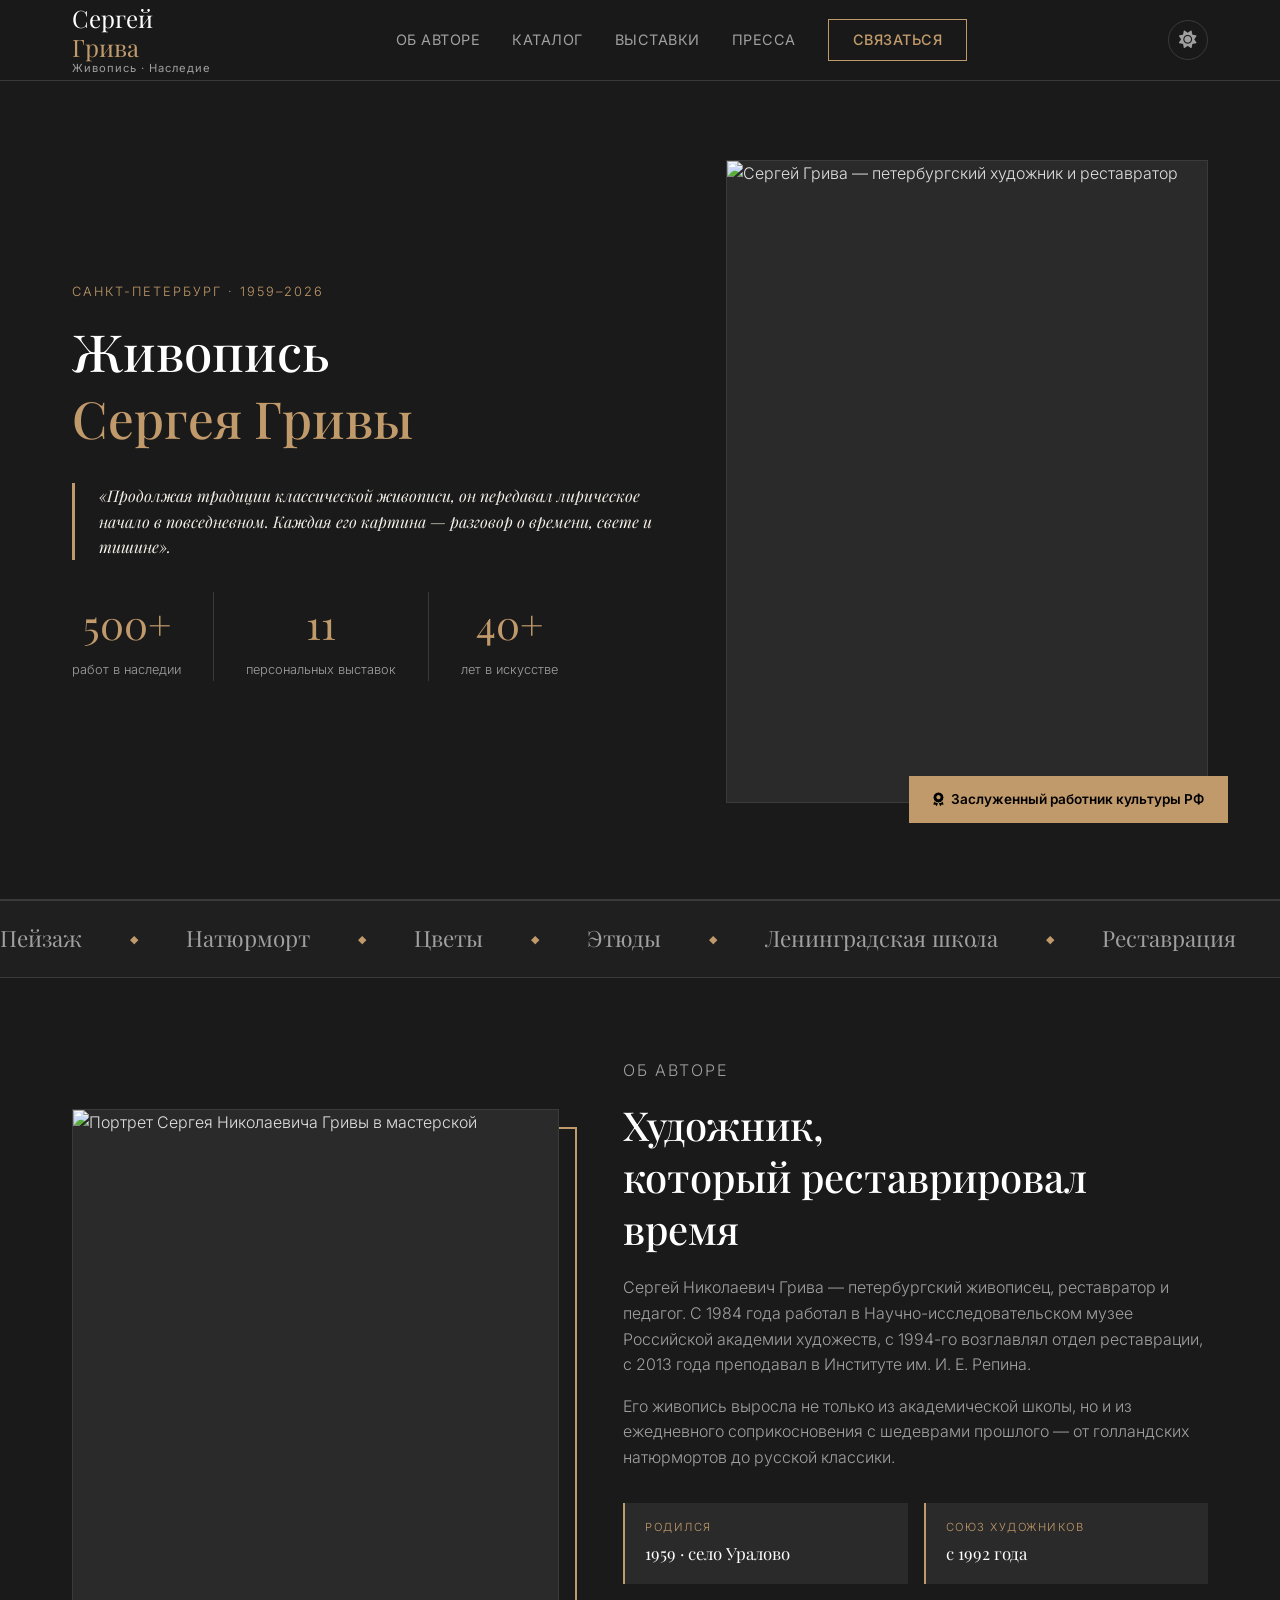
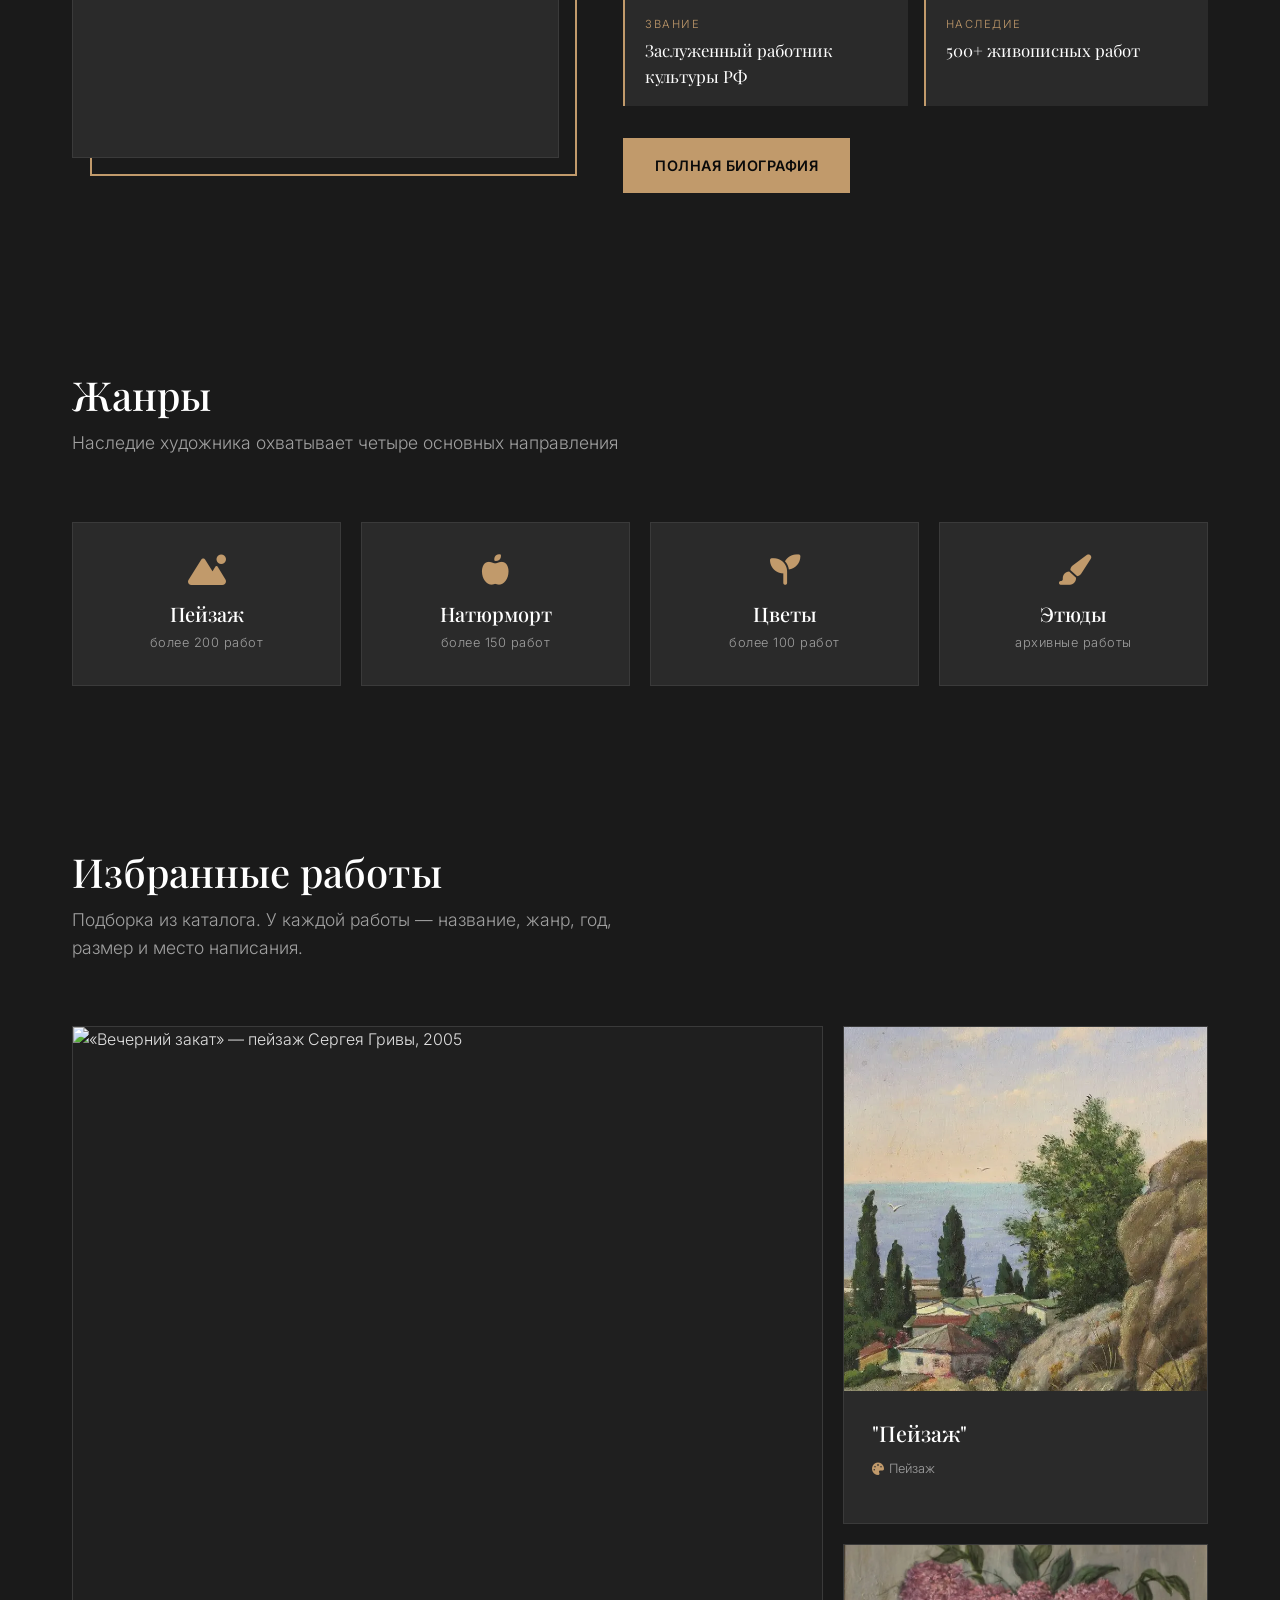
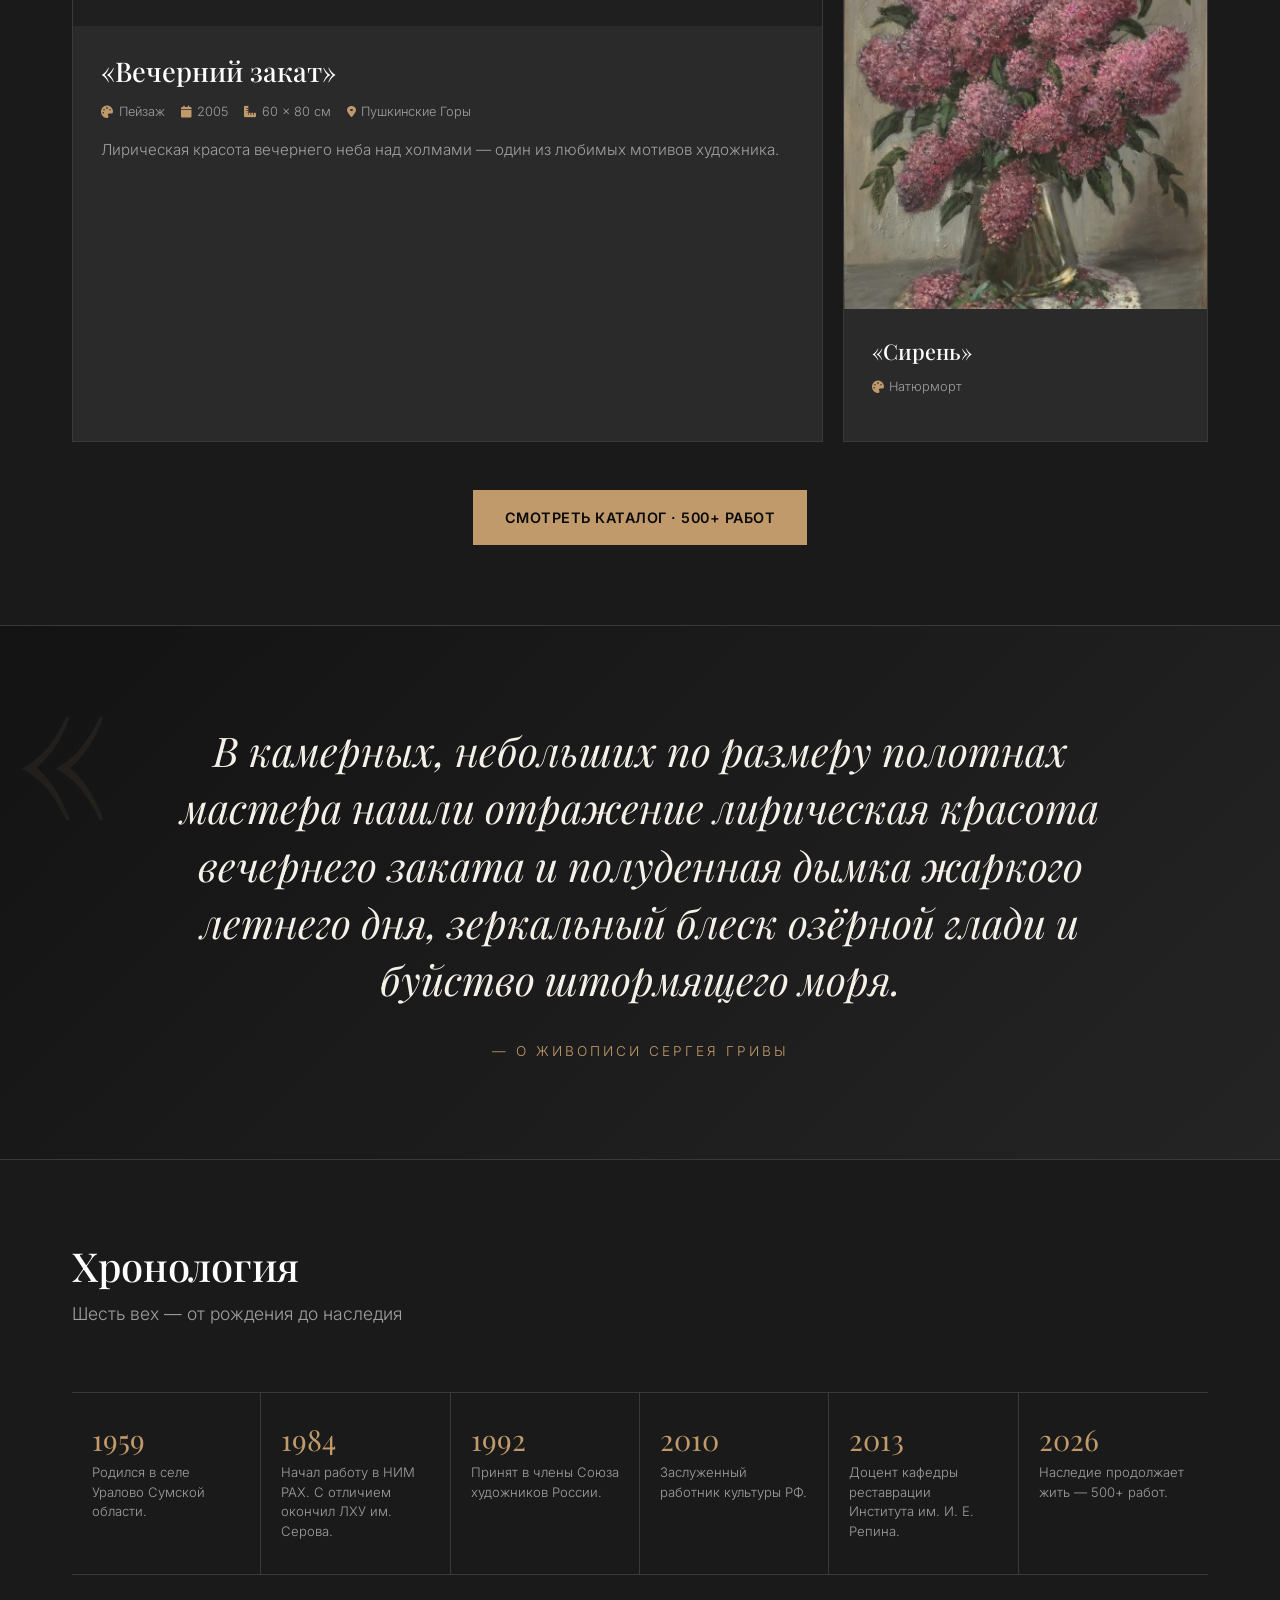
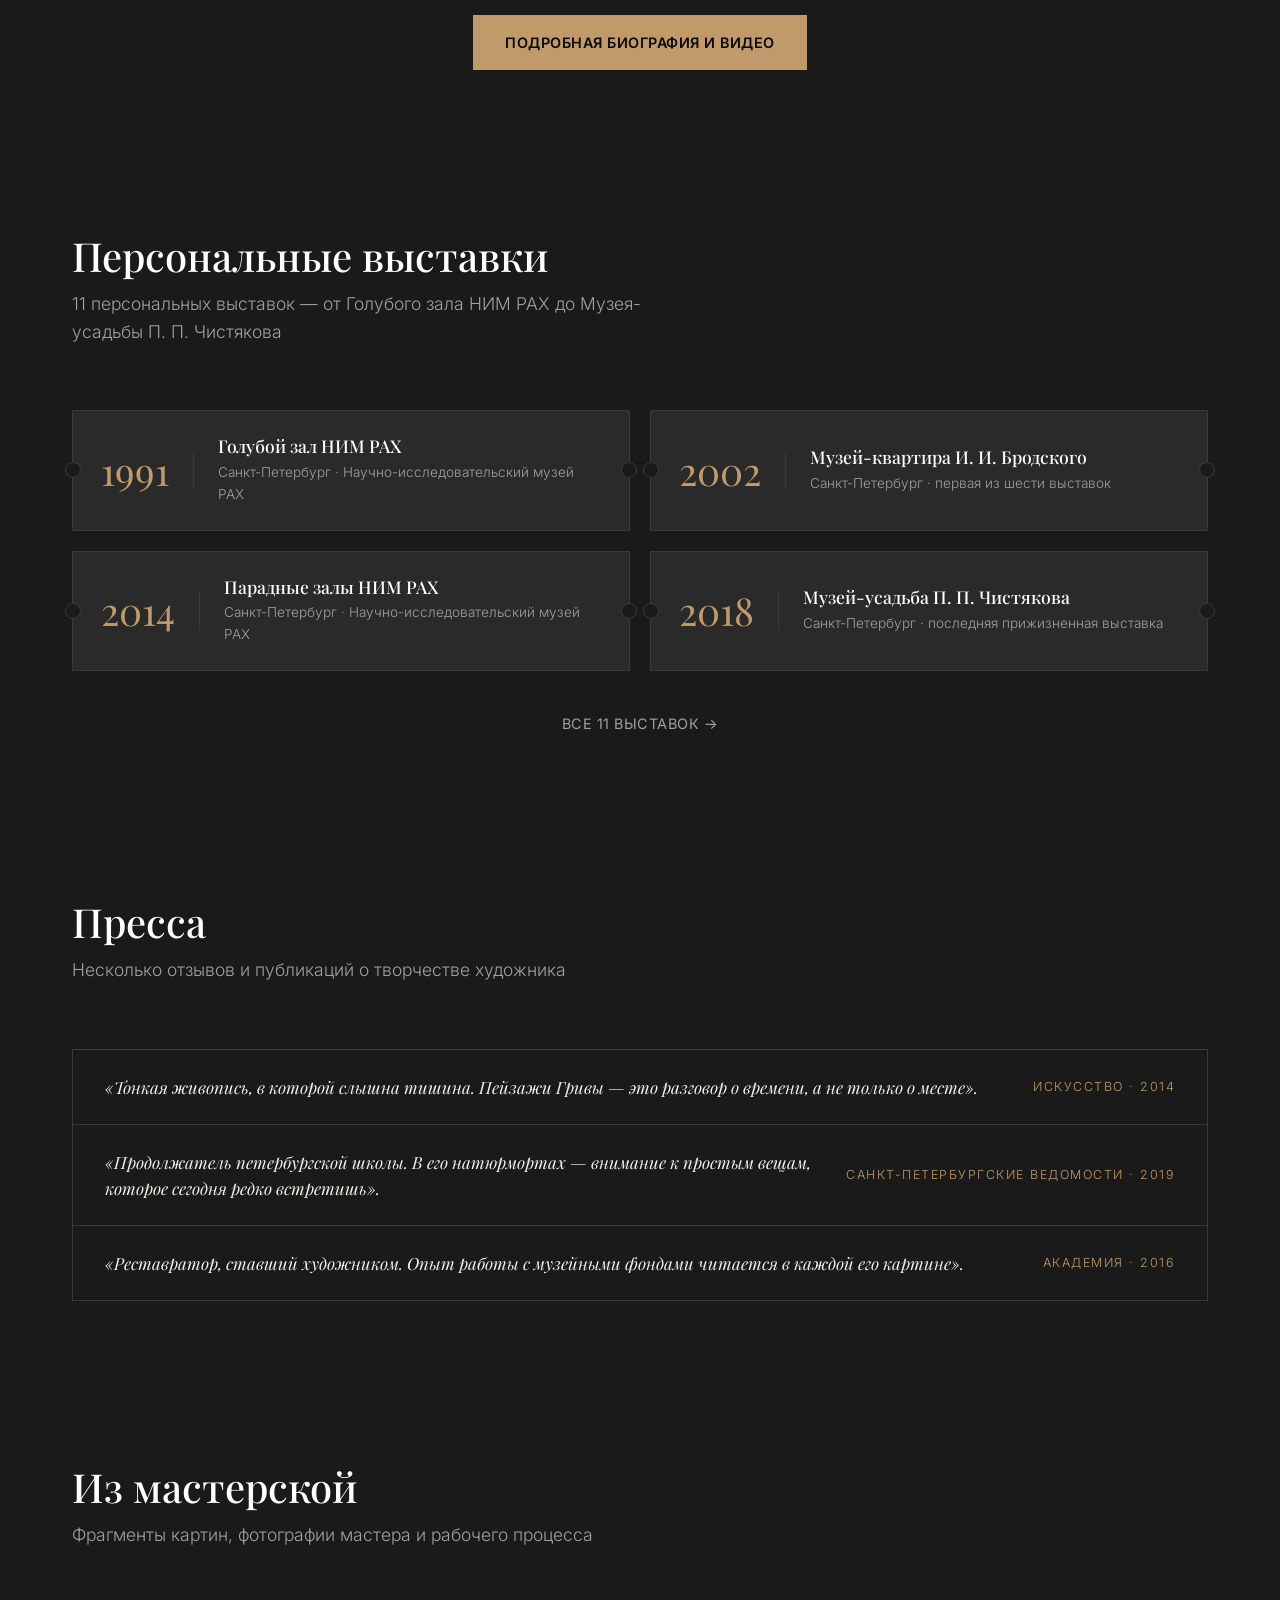
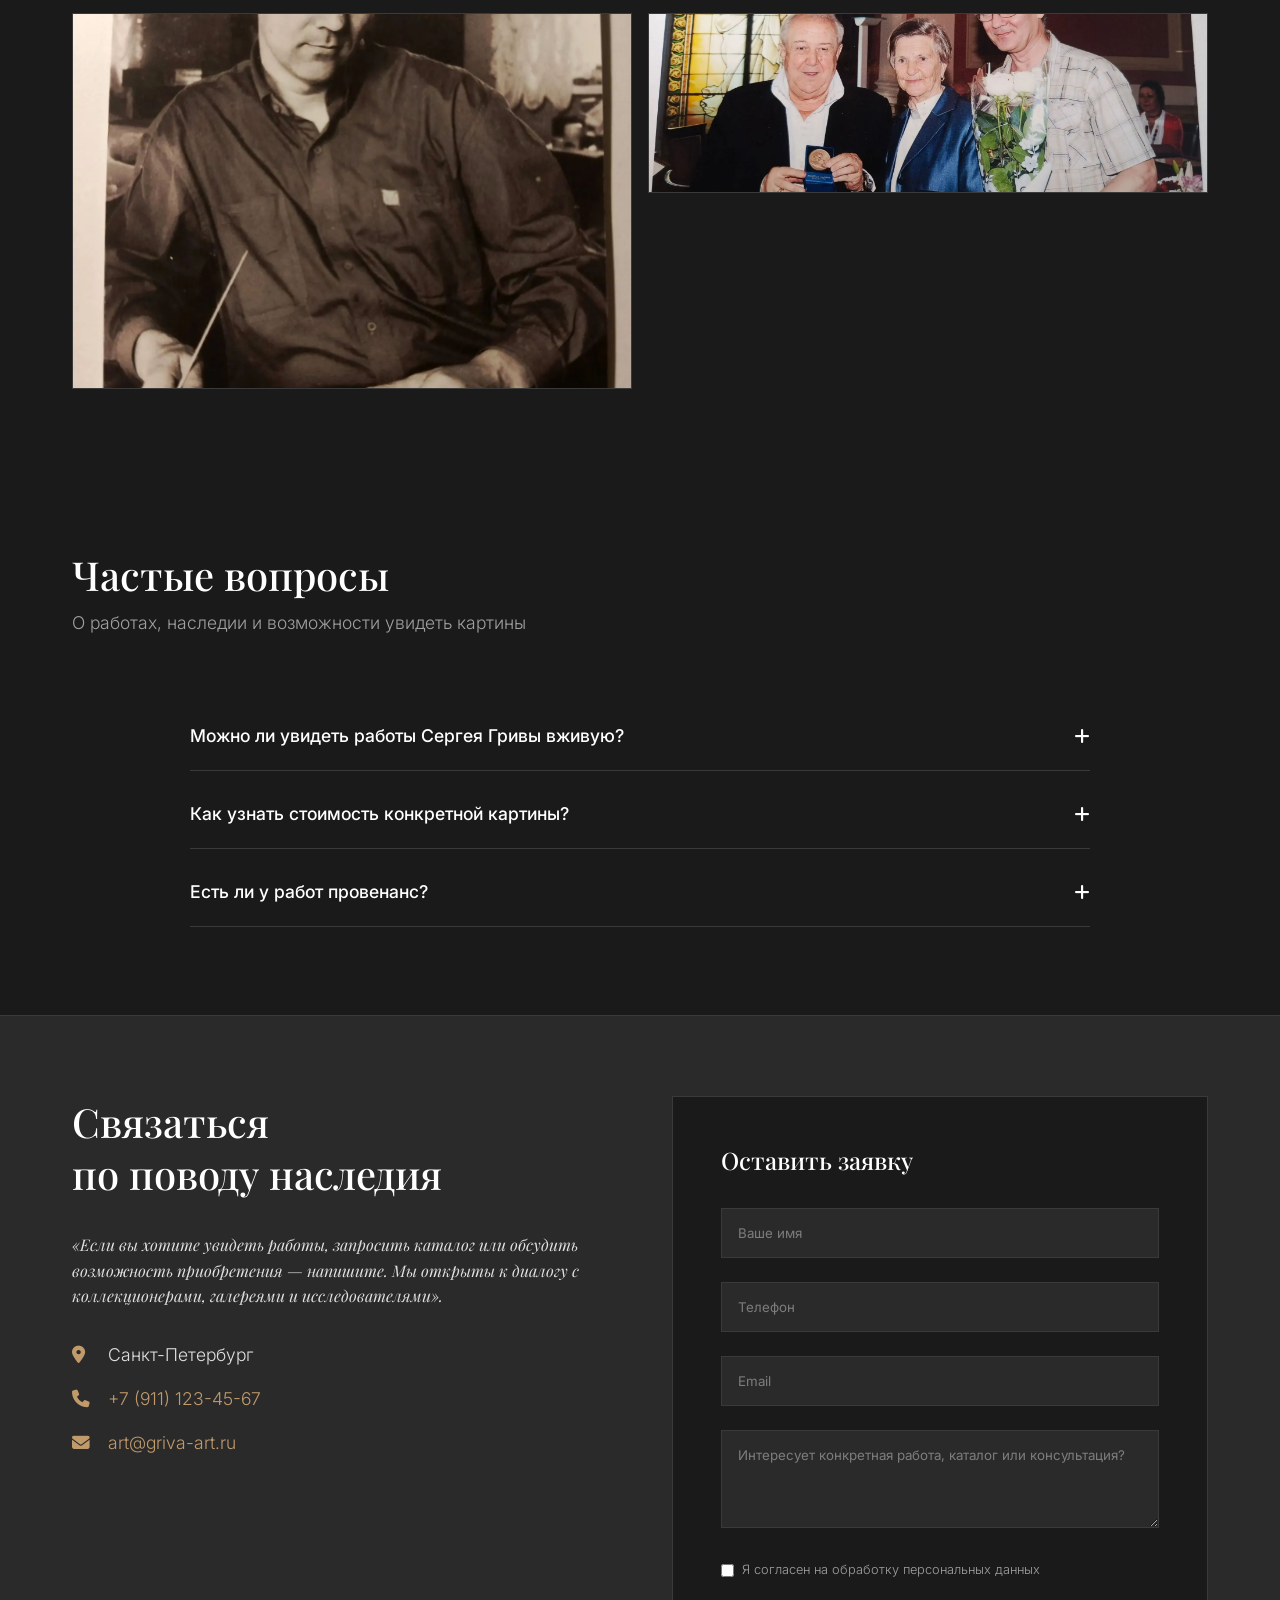
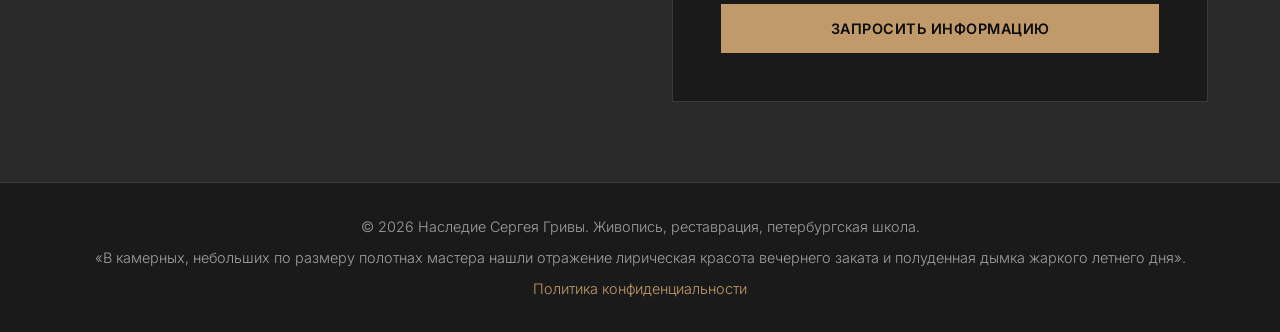
==== commit b7ebbf54: "first commit" ====
--- a/index.html
+++ b/index.html
@@ -257,50 +257,35 @@
 
           <article class="work-card work-card--sm">
             <div class="work-card__image">
-              <img src="image/works/still-life-fish.jpg"
-                   alt="«Натюрморт с рыбой» — Сергей Грива, 2012"
+              <img src="./media/пейзаж.webp"
+                   alt="'Живопись - музей Академии художеств' — Сергей Грива"
+                   width="600" height="400" loading="lazy" decoding="async">
+            </div>
+            <div class="work-card__body">
+              <h3 class="work-card__title">"Пейзаж"</h3>
+              <div class="work-card__meta">
+                <span><i class="fa-solid fa-palette"></i> Пейзаж</span>
+
+              </div>
+            </div>
+          </article>
+
+          <article class="work-card work-card--sm">
+            <div class="work-card__image">
+              <img src="./media/Сирень.webp"
+                   alt="«Сирень» — Сергей Грива"
                    width="600" height="600" loading="lazy" decoding="async">
             </div>
             <div class="work-card__body">
-              <h3 class="work-card__title">«Натюрморт с рыбой»</h3>
+              <h3 class="work-card__title">«Сирень»</h3>
               <div class="work-card__meta">
                 <span><i class="fa-solid fa-palette"></i> Натюрморт</span>
-                <span><i class="fa-solid fa-calendar"></i> 2012</span>
-              </div>
-            </div>
-          </article>
-
-          <article class="work-card work-card--sm">
-            <div class="work-card__image">
-              <img src="image/works/field-flowers.jpg"
-                   alt="«Полевые цветы» — Сергей Грива, 2018"
-                   width="600" height="600" loading="lazy" decoding="async">
-            </div>
-            <div class="work-card__body">
-              <h3 class="work-card__title">«Полевые цветы»</h3>
-              <div class="work-card__meta">
-                <span><i class="fa-solid fa-palette"></i> Натюрморт</span>
-                <span><i class="fa-solid fa-calendar"></i> 2018</span>
-              </div>
-            </div>
-          </article>
-
-          <article class="work-card work-card--sm">
-            <div class="work-card__image">
-              <img src="image/works/sea.jpg"
-                   alt="«Штормящее море» — Сергей Грива, 2014"
-                   width="600" height="600" loading="lazy" decoding="async">
-            </div>
-            <div class="work-card__body">
-              <h3 class="work-card__title">«Штормящее море»</h3>
-              <div class="work-card__meta">
-                <span><i class="fa-solid fa-palette"></i> Пейзаж</span>
-                <span><i class="fa-solid fa-calendar"></i> 2014</span>
-              </div>
-            </div>
-          </article>
-
-          <article class="work-card work-card--sm">
+              </div>
+            </div>
+          </article>
+
+
+          <!-- <article class="work-card work-card--sm">
             <div class="work-card__image">
               <img src="image/works/old-things.jpg"
                    alt="«Старые вещи» — натюрморт Сергея Гривы, 2009"
@@ -313,7 +298,7 @@
                 <span><i class="fa-solid fa-calendar"></i> 2009</span>
               </div>
             </div>
-          </article>
+          </article> -->
         </div>
 
         <div style="text-align:center;margin-top:3rem;">
@@ -457,23 +442,23 @@
 
         <div class="gallery-collage">
           <div class="gallery-collage__item gallery-collage__item--hero">
-            <img src="image/gallery/g1.jpg" alt="Сергей Грива в мастерской" width="600" height="400" loading="lazy" decoding="async">
-          </div>
-          <div class="gallery-collage__item">
-            <img src="image/gallery/g2.jpg" alt="Фрагмент живописи" width="300" height="300" loading="lazy" decoding="async">
+            <img src="./media/photos/IMG_20261025_184549_758.jpg" alt="Сергей Грива в мастерской" width="600" height="400" loading="lazy" decoding="async">
+          </div>
+          <!-- <div class="gallery-collage__item">
+            <img src="/media/пейзаж.webp" alt="Фрагмент живописи" width="300" height="300" loading="lazy" decoding="async">
           </div>
           <div class="gallery-collage__item">
             <img src="image/gallery/g3.jpg" alt="Фрагмент натюрморта" width="300" height="300" loading="lazy" decoding="async">
-          </div>
+          </div> -->
           <div class="gallery-collage__item gallery-collage__item--wide">
-            <img src="image/gallery/g4.jpg" alt="Сергей Грива на открытии выставки" width="600" height="300" loading="lazy" decoding="async">
-          </div>
-          <div class="gallery-collage__item">
+            <img src="./media/photos/IMG_20261025_184548_993.jpg" alt="Сергей Грива на открытии выставки" width="600" height="300" loading="lazy" decoding="async">
+          </div>
+          <!-- <div class="gallery-collage__item">
             <img src="image/gallery/g5.jpg" alt="Фрагмент пейзажа" width="300" height="300" loading="lazy" decoding="async">
           </div>
           <div class="gallery-collage__item">
             <img src="image/gallery/g6.jpg" alt="Рабочий стол художника" width="300" height="300" loading="lazy" decoding="async">
-          </div>
+          </div> -->
         </div>
       </div>
     </section>
@@ -502,7 +487,7 @@
               <i class="fa-solid fa-plus accordion__icon"></i>
             </button>
             <div class="accordion__body">
-              <p>Стоимость зависит от периода, размера, жанра и состояния сохранности. Напишите через форму — мы отправим каталог доступных работ или ответим по конкретной картине.</p>
+              <p>Стоимость зависит от периода, размера, жанра и состояния сохранности. Напишите через форму — ответим по конкретной картине.</p>
             </div>
           </div>
           <div class="accordion__item">
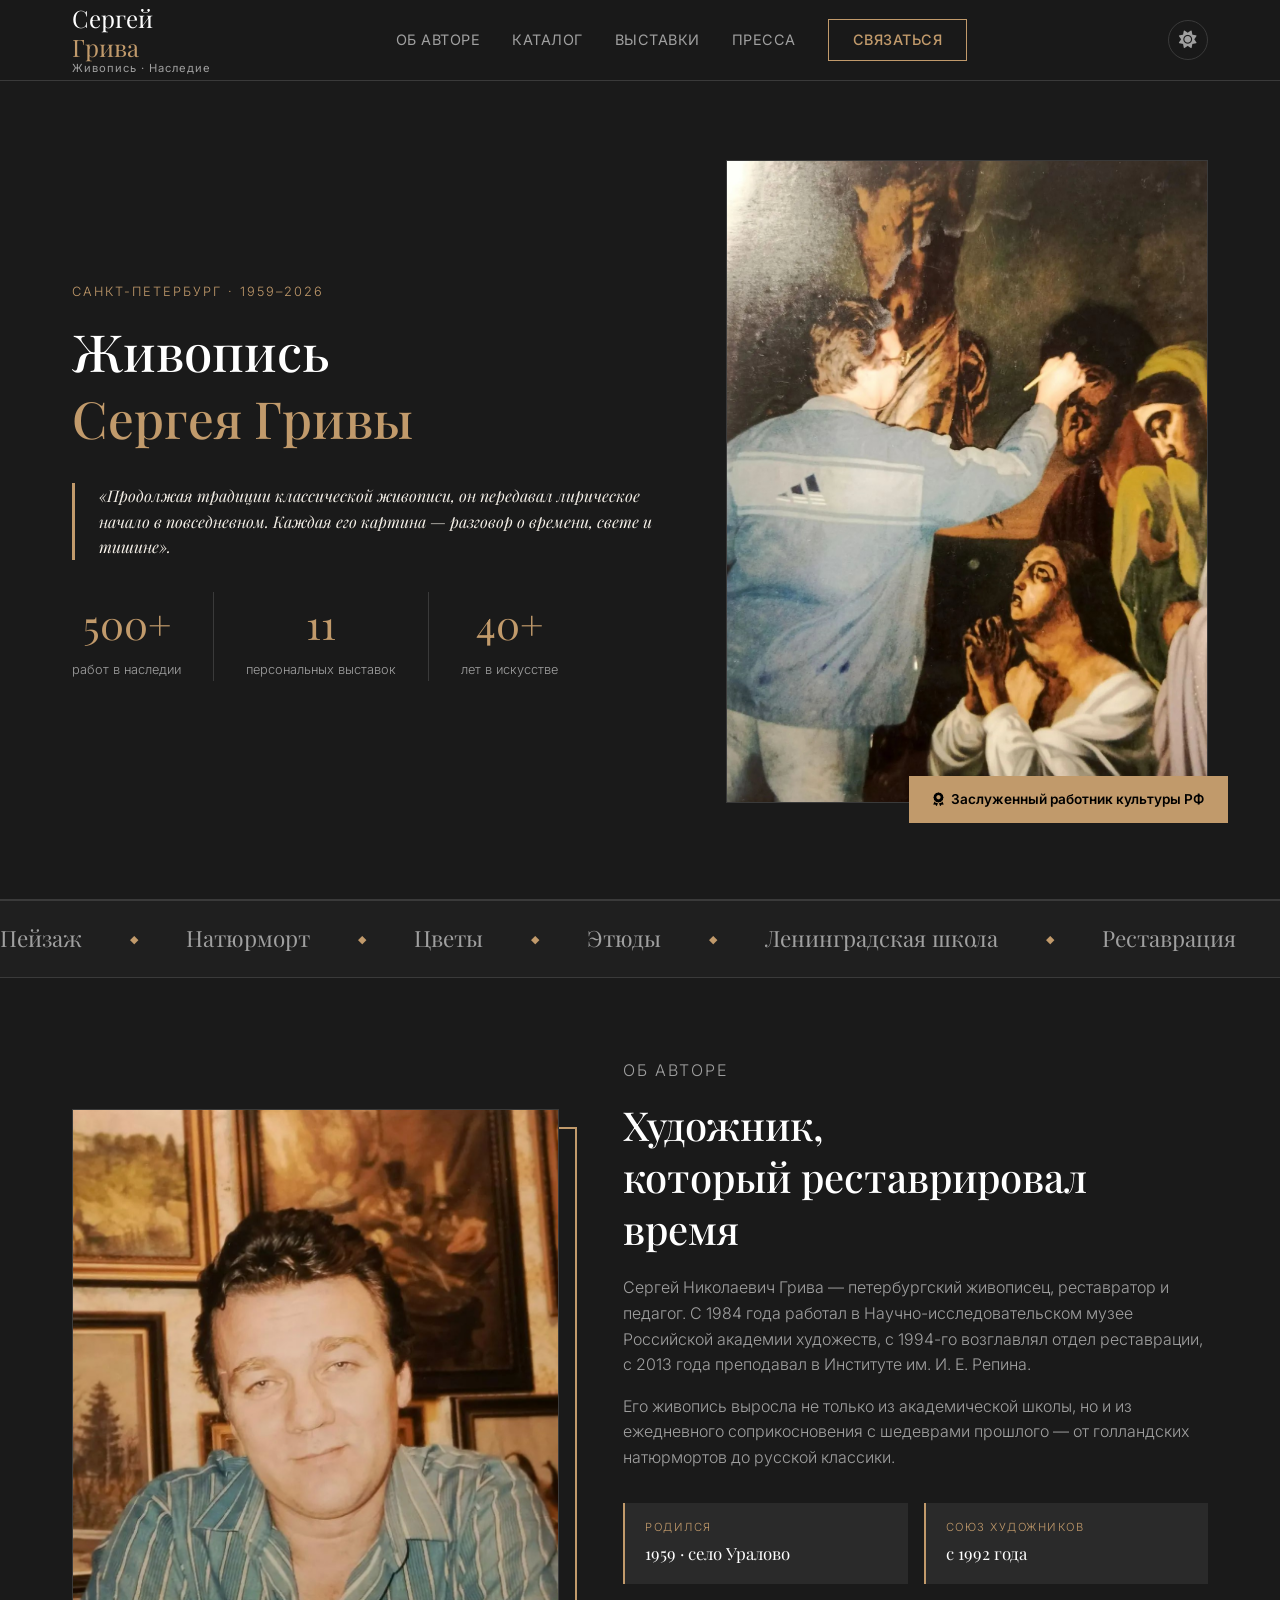
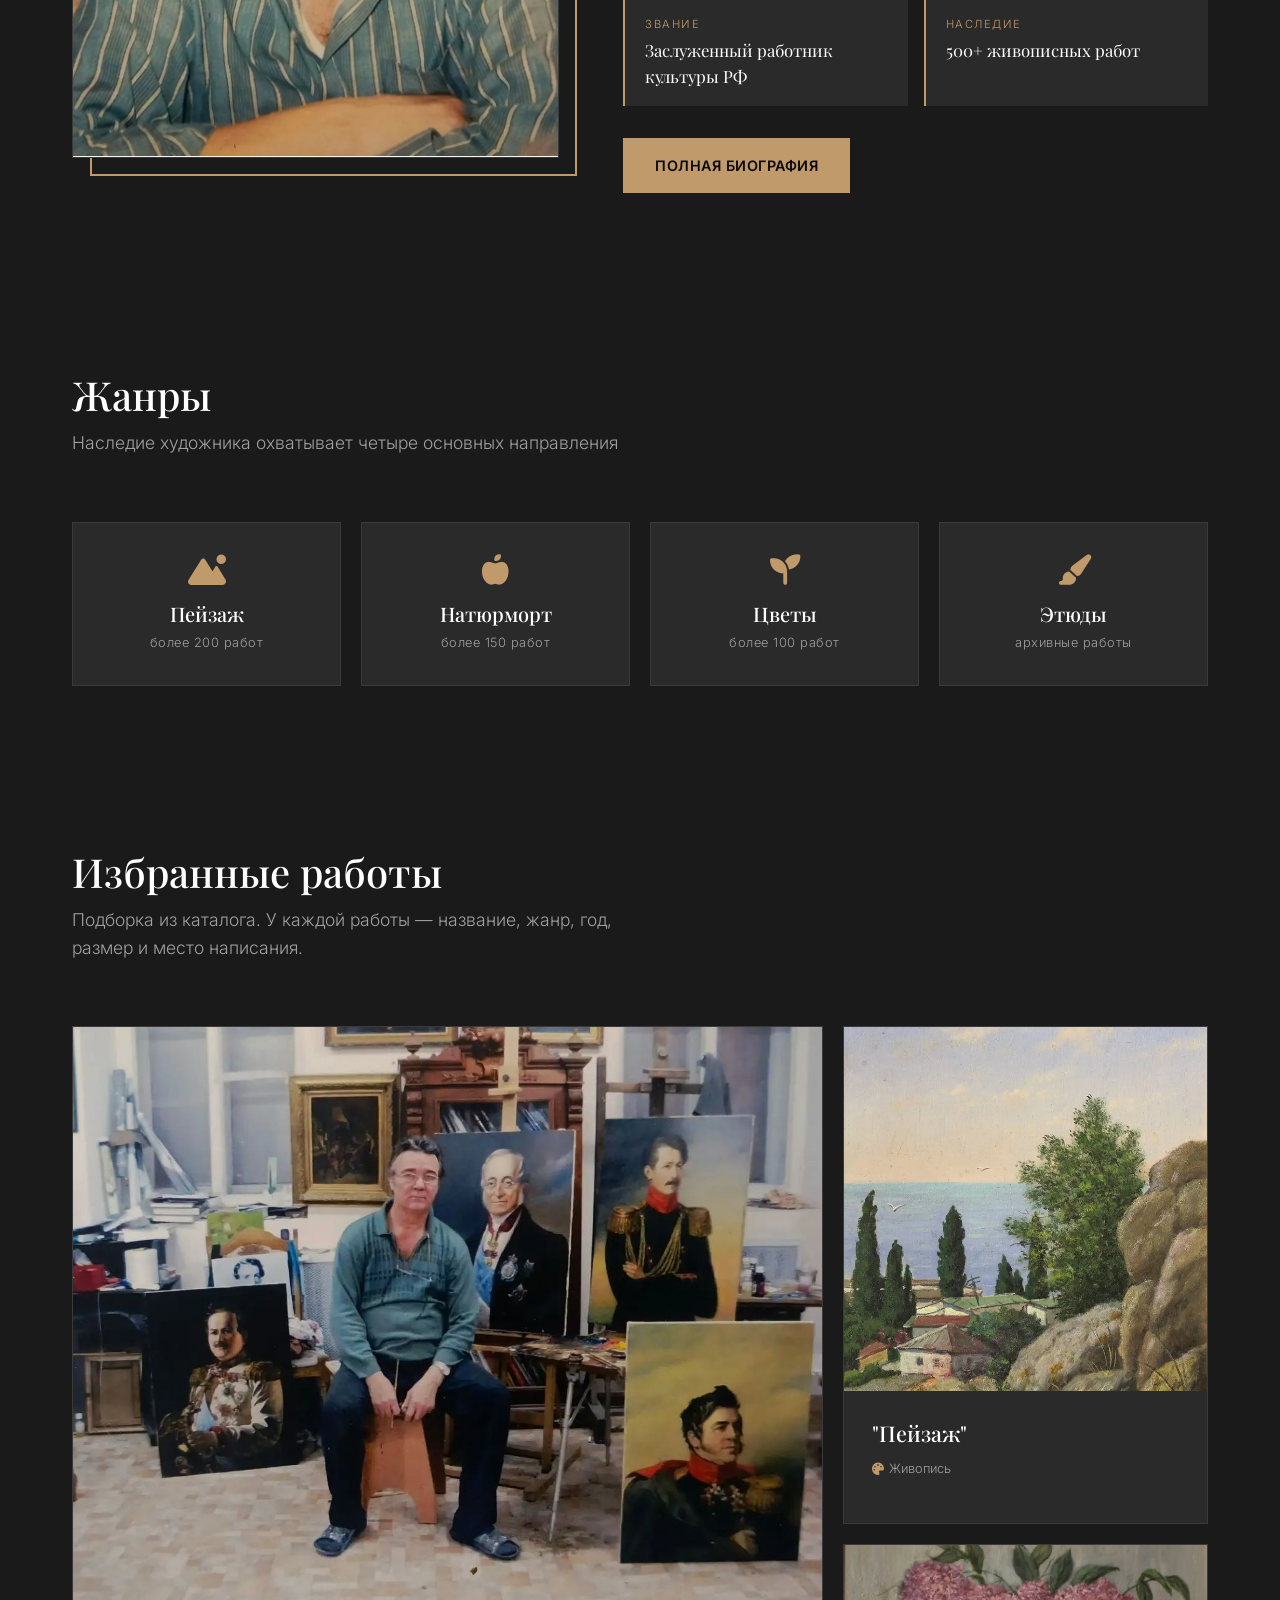
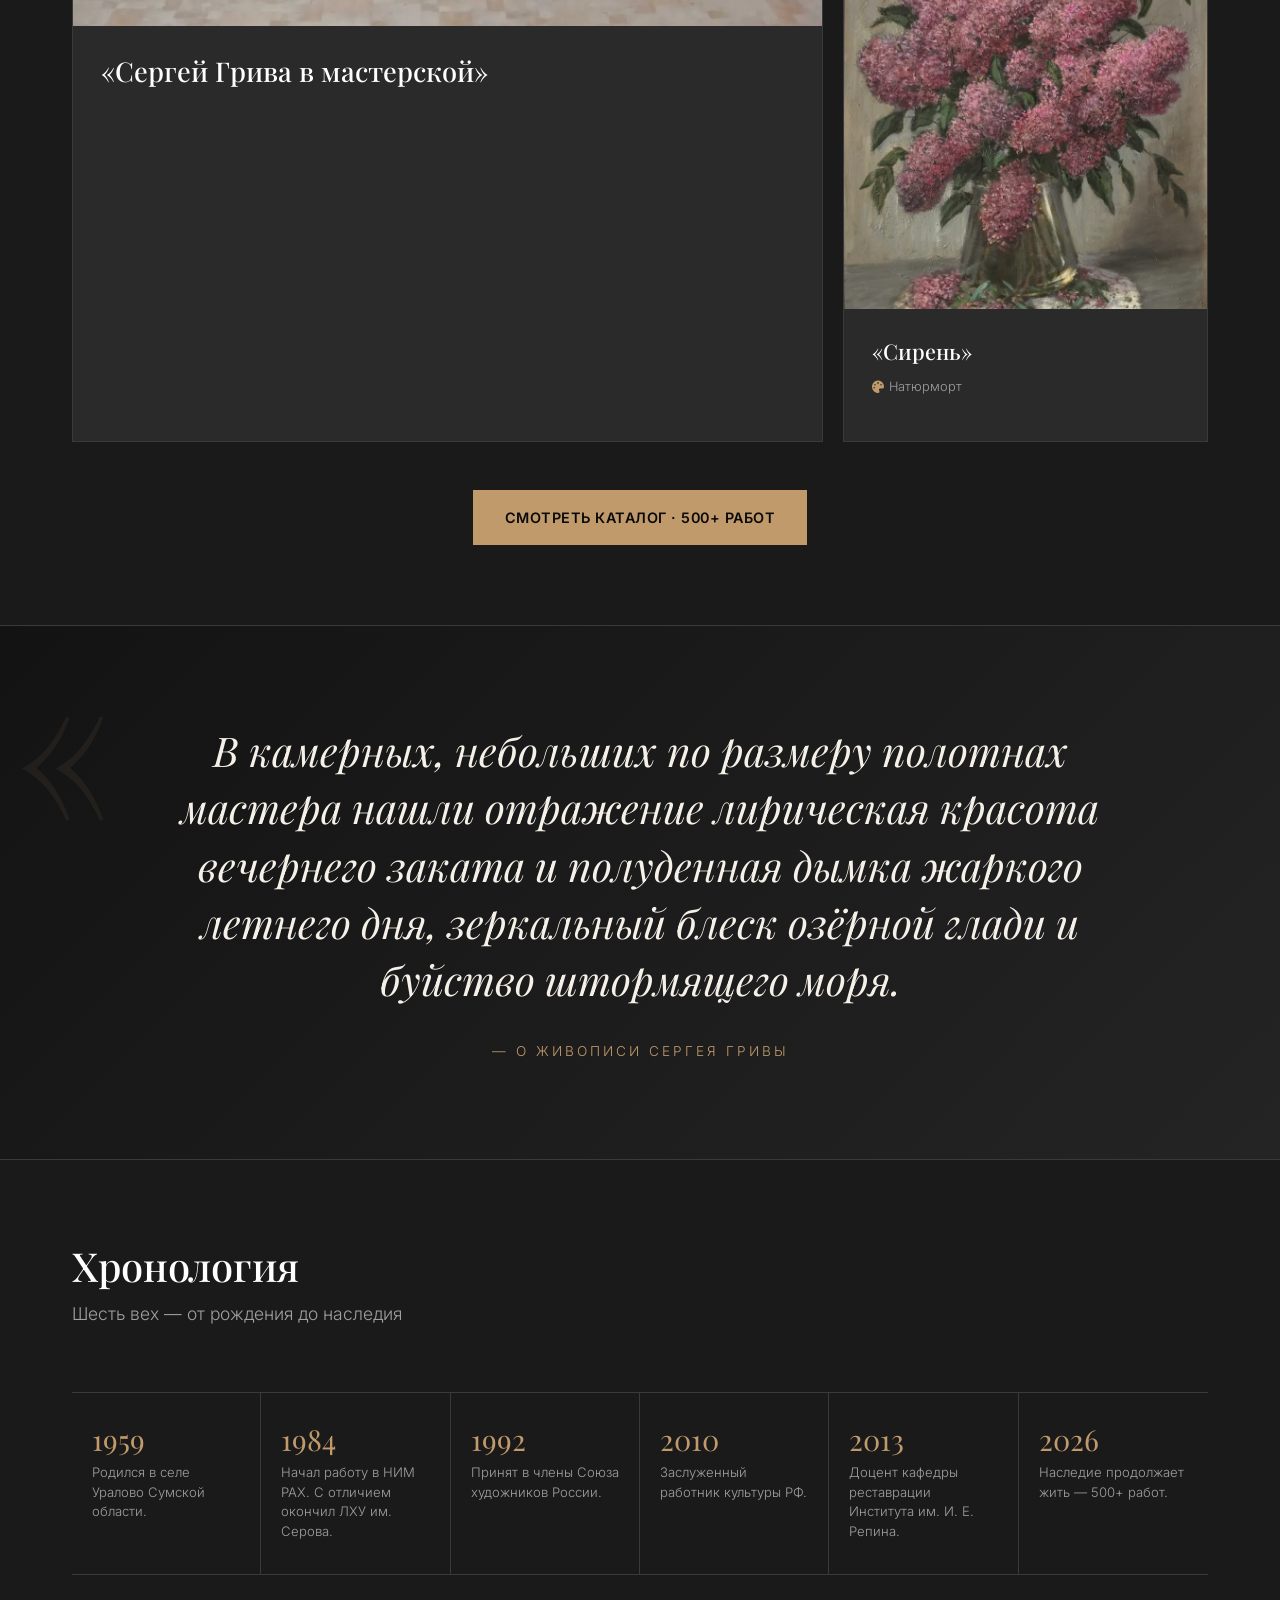
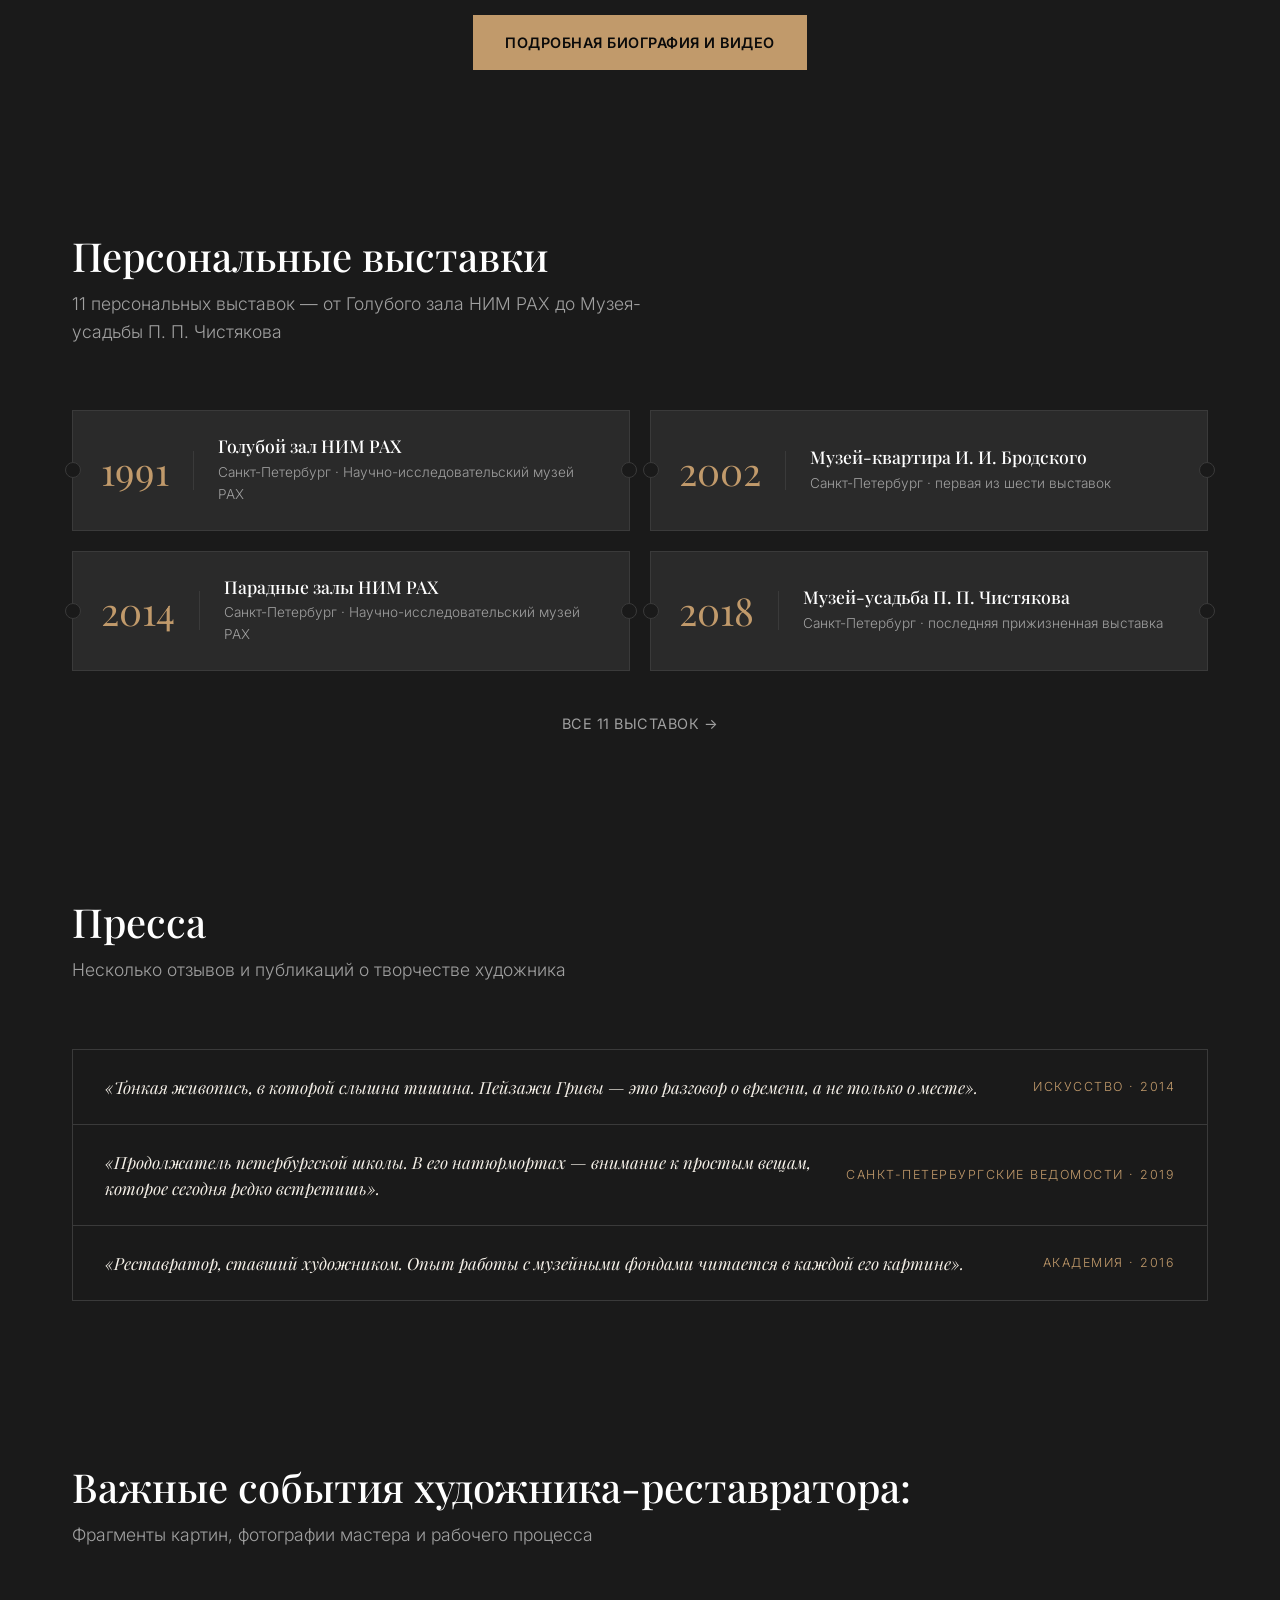
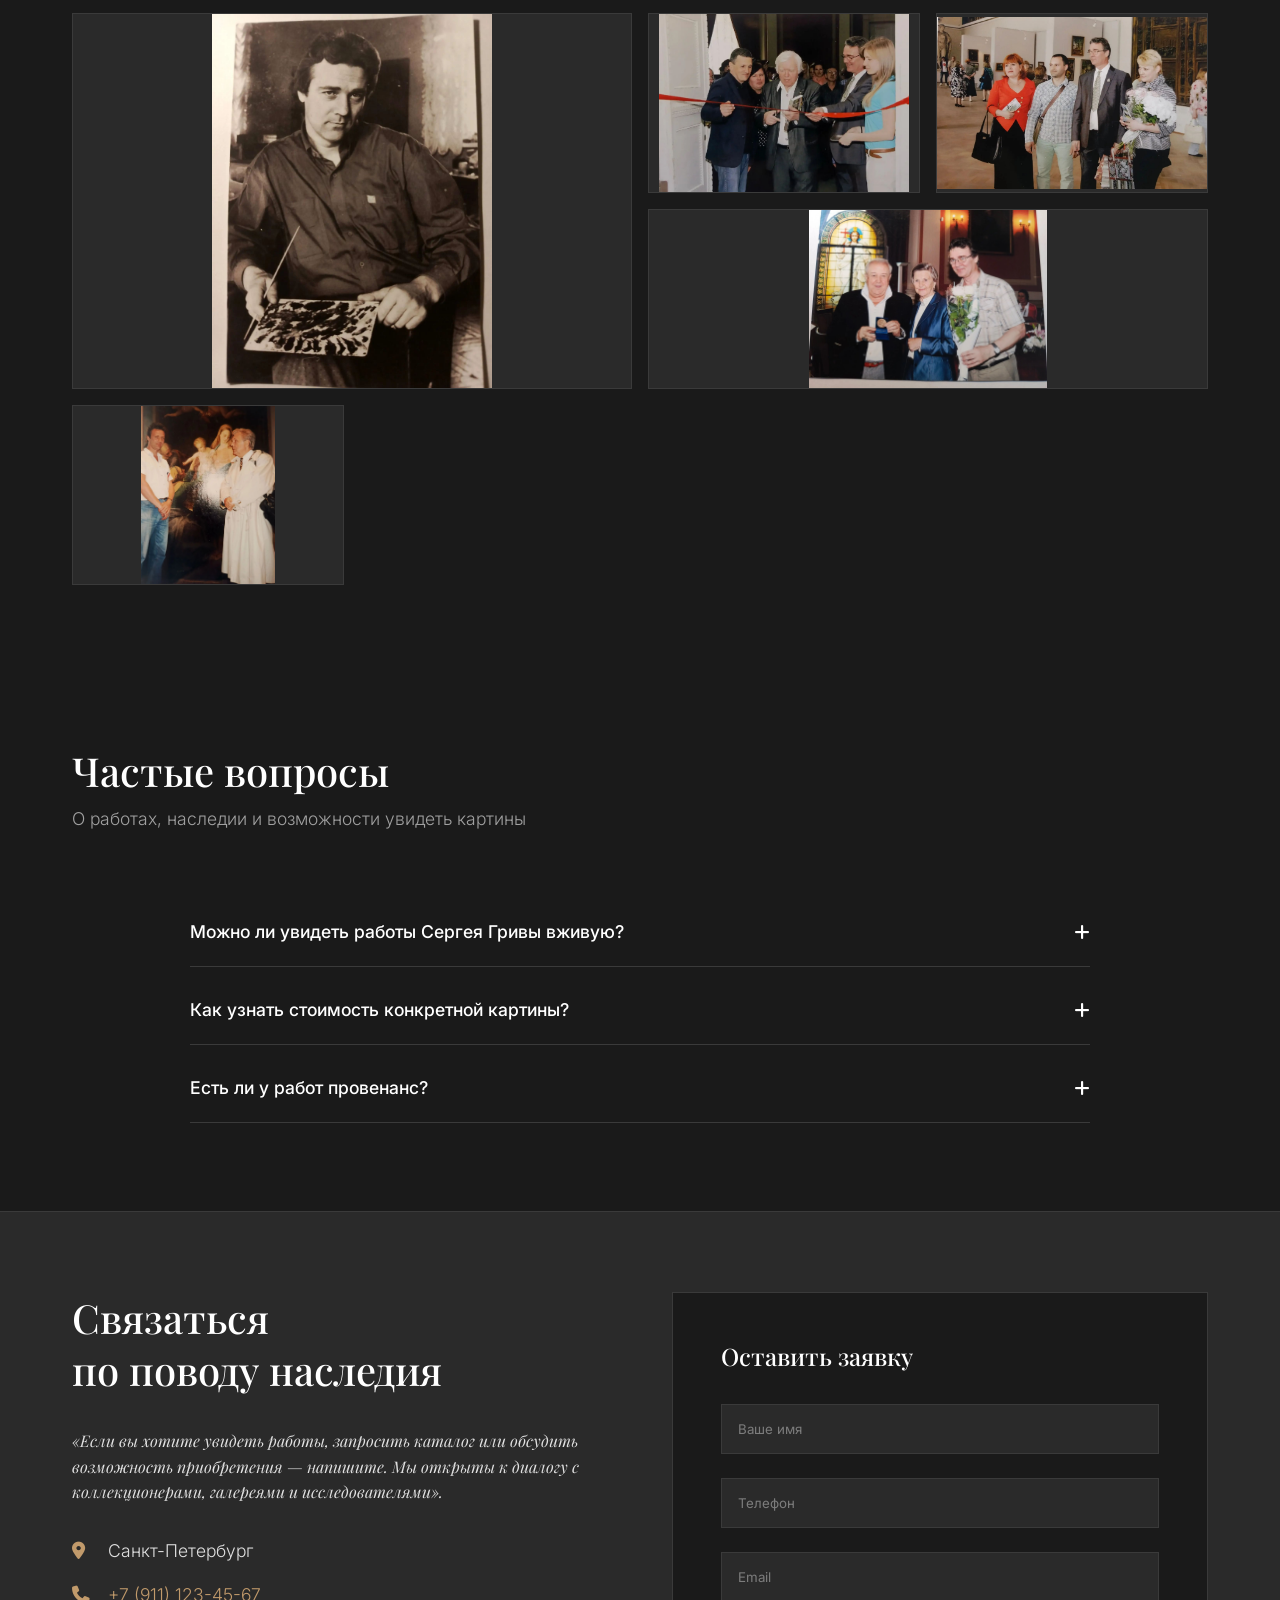
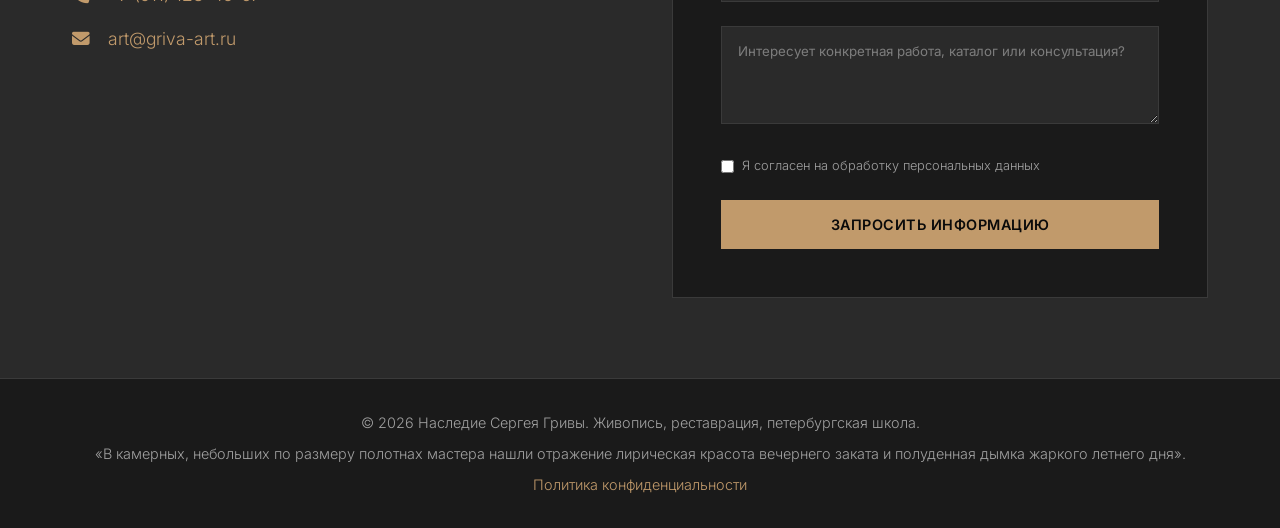
==== commit fd0d46e4: "first commit" ====
--- a/index.html
+++ b/index.html
@@ -115,7 +115,7 @@
 
         <div class="hero__visual">
           <div class="hero__image-frame">
-            <img src="image/sergey-griva-hero.jpg"
+            <img src="./media/photos/Сергей Грива за работой (Распятие Христа).jpg"
                  alt="Сергей Грива — петербургский художник и реставратор"
                  class="hero__photo" width="600" height="800"
                  fetchpriority="high" decoding="async">
@@ -154,7 +154,7 @@
         <div class="about-split">
           <div class="about-split__visual">
             <div class="about-split__image">
-              <img src="image/sergey-griva-portrait.jpg"
+              <img src="./media/photos/Sergey_Griva_v_masterskoy.jpg"
                    alt="Портрет Сергея Николаевича Гривы в мастерской"
                    width="600" height="800" loading="lazy" decoding="async">
             </div>
@@ -239,19 +239,12 @@
           <!-- Большая карточка -->
           <article class="work-card work-card--lg">
             <div class="work-card__image">
-              <img src="image/works/sunset.jpg"
-                   alt="«Вечерний закат» — пейзаж Сергея Гривы, 2005"
+              <img src="./media/photos/IMG_20261025_184545_594.jpg"
+                   alt="«в мастерской» — Сергея Гривы"
                    width="800" height="640" loading="lazy" decoding="async">
             </div>
             <div class="work-card__body">
-              <h3 class="work-card__title">«Вечерний закат»</h3>
-              <div class="work-card__meta">
-                <span><i class="fa-solid fa-palette"></i> Пейзаж</span>
-                <span><i class="fa-solid fa-calendar"></i> 2005</span>
-                <span><i class="fa-solid fa-ruler-combined"></i> 60 × 80 см</span>
-                <span><i class="fa-solid fa-location-dot"></i> Пушкинские Горы</span>
-              </div>
-              <p class="work-card__desc">Лирическая красота вечернего неба над холмами — один из любимых мотивов художника.</p>
+              <h3 class="work-card__title">«Сергей Грива в мастерской»</h3>
             </div>
           </article>
 
@@ -264,7 +257,7 @@
             <div class="work-card__body">
               <h3 class="work-card__title">"Пейзаж"</h3>
               <div class="work-card__meta">
-                <span><i class="fa-solid fa-palette"></i> Пейзаж</span>
+                <span><i class="fa-solid fa-palette"></i> Живопись</span>
 
               </div>
             </div>
@@ -436,29 +429,26 @@
     <section class="expertise" id="gallery">
       <div class="container">
         <div class="section-header">
-          <h2 class="section-title">Из мастерской</h2>
+          <h2 class="section-title">Важные события художника-реставратора:</h2>
           <p class="section-subtitle">Фрагменты картин, фотографии мастера и рабочего процесса</p>
         </div>
 
         <div class="gallery-collage">
           <div class="gallery-collage__item gallery-collage__item--hero">
-            <img src="./media/photos/IMG_20261025_184549_758.jpg" alt="Сергей Грива в мастерской" width="600" height="400" loading="lazy" decoding="async">
-          </div>
-          <!-- <div class="gallery-collage__item">
-            <img src="/media/пейзаж.webp" alt="Фрагмент живописи" width="300" height="300" loading="lazy" decoding="async">
+            <img src="./media/photos/IMG_20261025_184549_758.jpg" style="object-fit: contain;" alt="Сергей Грива в мастерской" width="300" height="700" loading="lazy" decoding="async">
+          </div>
+           <div class="gallery-collage__item">
+            <img src="/media/photos/IMG_20261025_184546_200.jpg" style="object-fit: contain;" alt="" width="500" height="300" loading="lazy" decoding="async">
           </div>
           <div class="gallery-collage__item">
-            <img src="image/gallery/g3.jpg" alt="Фрагмент натюрморта" width="300" height="300" loading="lazy" decoding="async">
-          </div> -->
+            <img src="./media/photos/IMG_20261025_184546_364.jpg" style="object-fit: contain;" alt="" width="500" height="300" loading="lazy" decoding="async">
+          </div> 
           <div class="gallery-collage__item gallery-collage__item--wide">
-            <img src="./media/photos/IMG_20261025_184548_993.jpg" alt="Сергей Грива на открытии выставки" width="600" height="300" loading="lazy" decoding="async">
-          </div>
-          <!-- <div class="gallery-collage__item">
-            <img src="image/gallery/g5.jpg" alt="Фрагмент пейзажа" width="300" height="300" loading="lazy" decoding="async">
-          </div>
-          <div class="gallery-collage__item">
-            <img src="image/gallery/g6.jpg" alt="Рабочий стол художника" width="300" height="300" loading="lazy" decoding="async">
-          </div> -->
+            <img src="./media/photos/IMG_20261025_184548_993.jpg" style="object-fit: contain;" alt="Сергей Грива на открытии выставки" width="600" height="300" loading="lazy" decoding="async">
+          </div>
+           <div class="gallery-collage__item">
+            <img src="./media/photos/IMG_20261025_184548_235.jpg" style="object-fit: contain;" alt="Фрагмент пейзажа" width="300" height="300" loading="lazy" decoding="async">
+          </div>
         </div>
       </div>
     </section>
